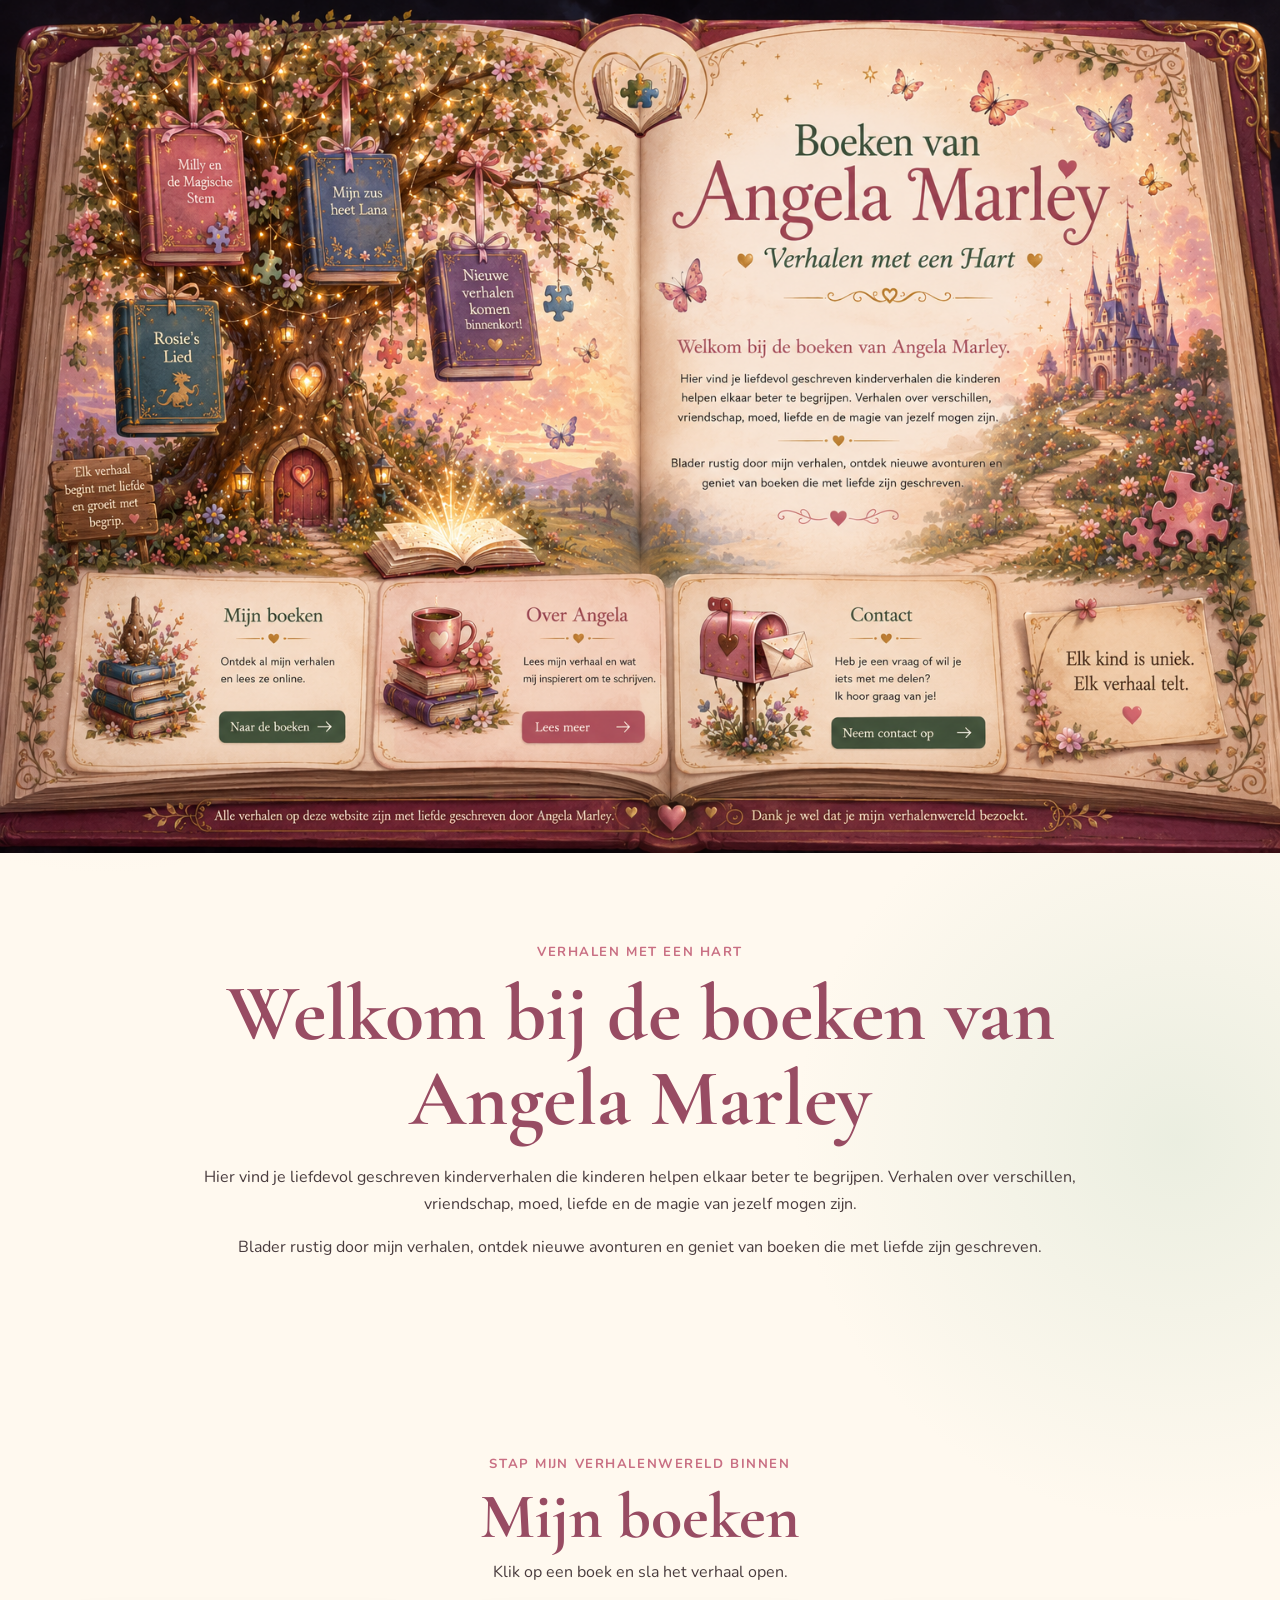
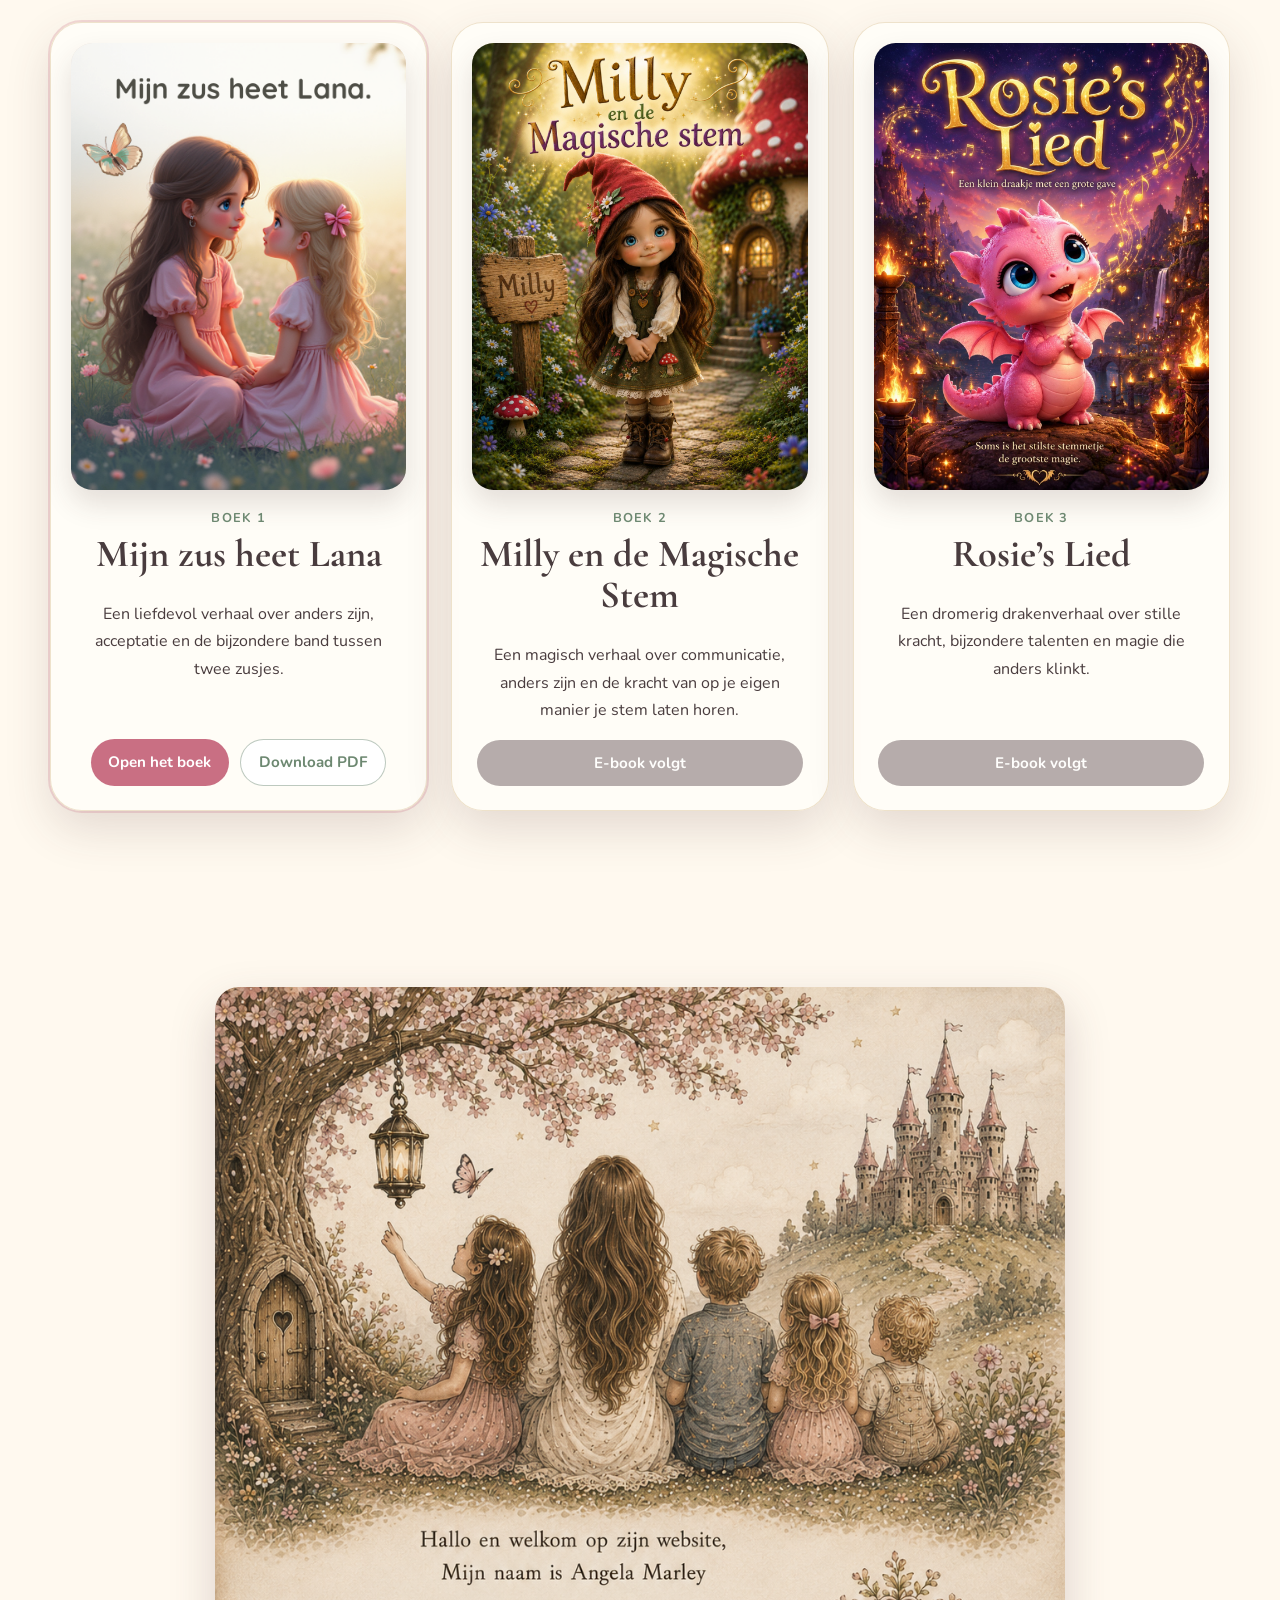
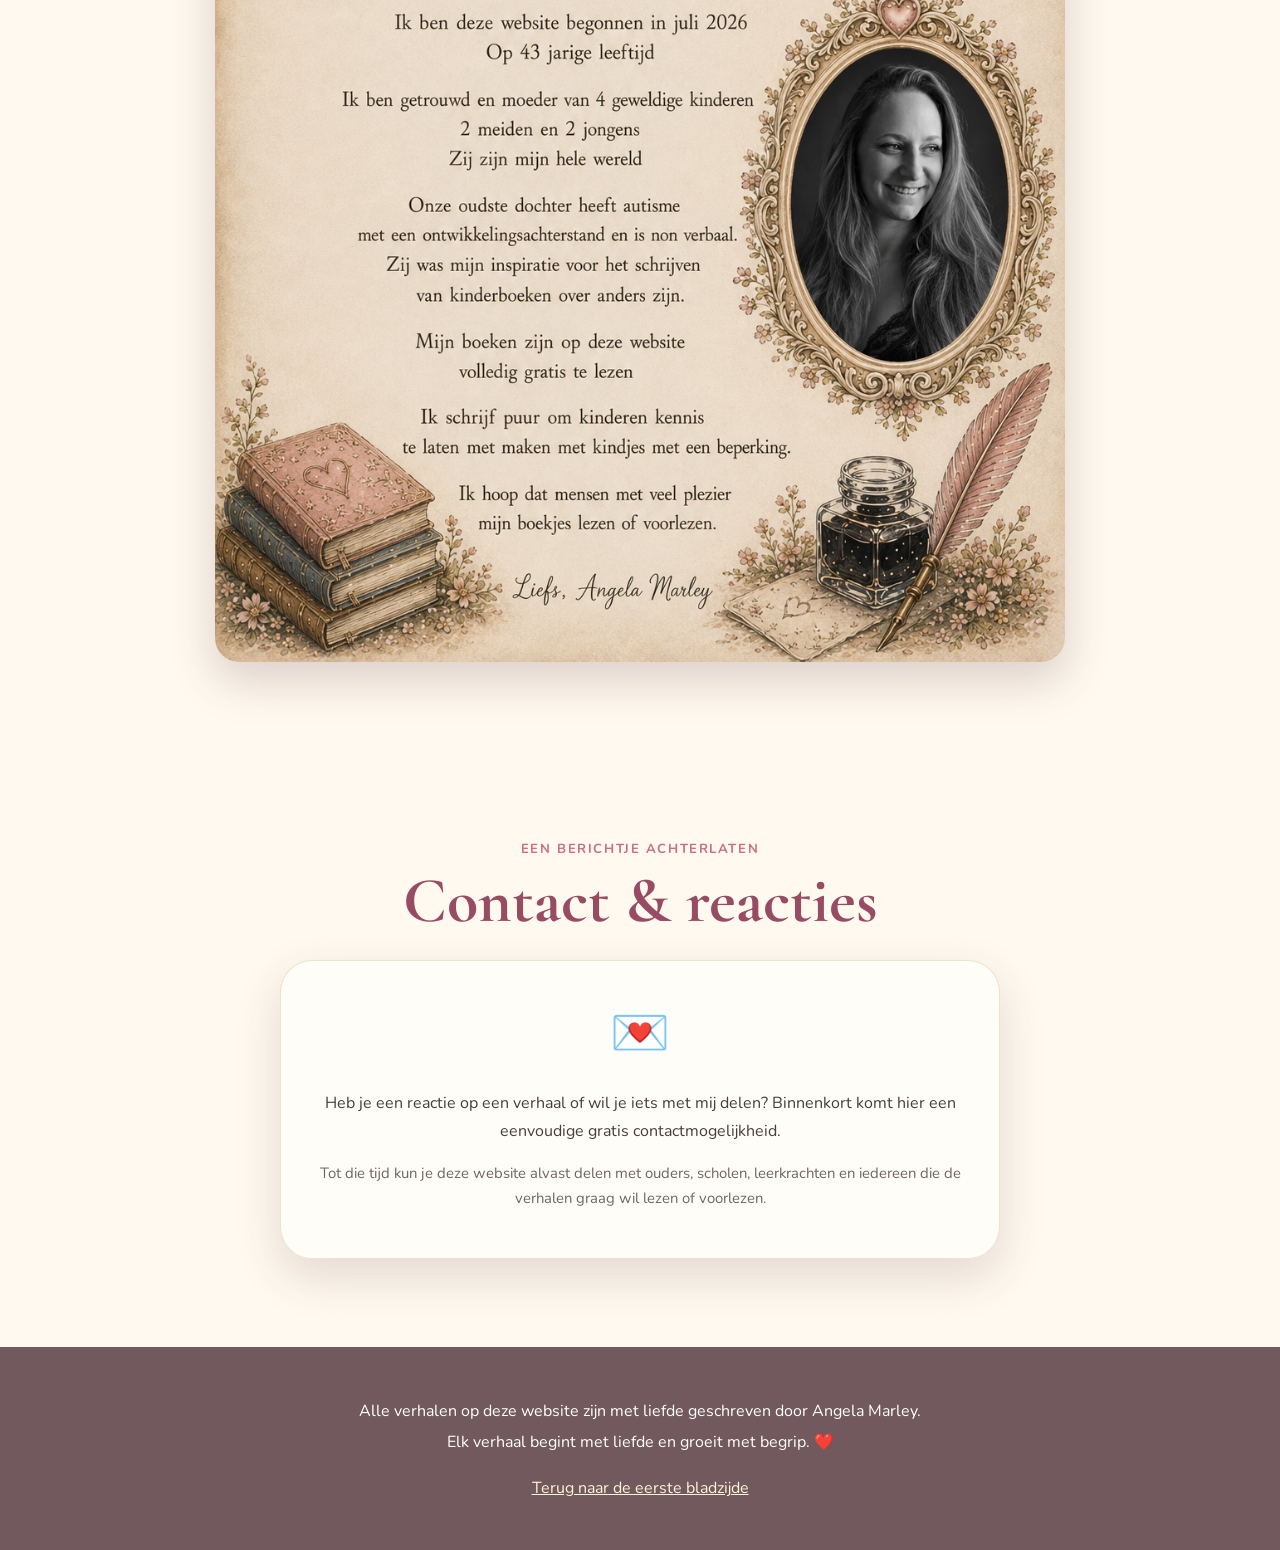
==== index.html @ 9b5482bd "Update index.html" ====
<!doctype html>
<html lang="nl">
<head>
<meta charset="utf-8"><meta name="viewport" content="width=device-width,initial-scale=1">
<meta name="description" content="Boeken van Angela Marley – Verhalen met een Hart. Gratis kinderverhalen over verschillen, vriendschap, moed, liefde en jezelf mogen zijn.">
<title>Boeken van Angela Marley | Verhalen met een Hart</title>
<link rel="preconnect" href="https://fonts.googleapis.com">
<link rel="preconnect" href="https://fonts.gstatic.com" crossorigin>
<link href="https://fonts.googleapis.com/css2?family=Cormorant+Garamond:wght@600;700&family=Nunito:wght@400;600;700&display=swap" rel="stylesheet">
<link rel="stylesheet" href="style.css">
</head>
<body>
<header class="hero" id="home">
<img src="assets/homepage-sprookjesboek.png" alt="Een opengeslagen sprookjesboek met een magische verhalenboom, boeken, vlinders en een kasteel.">
<nav class="hero-hotspots" aria-label="Navigatie in het sprookjesboek">
<a class="hotspot hotspot-books" href="#boeken" aria-label="Ga naar Mijn boeken"><span>Mijn boeken</span></a>
<a class="hotspot hotspot-about" href="#waarom" aria-label="Ga naar Over Angela"><span>Over Angela</span></a>
<a class="hotspot hotspot-contact" href="#contact" aria-label="Ga naar Contact en reacties"><span>Contact & reacties</span></a>
</nav>
</header>

<main>
<section class="intro section">
<p class="eyebrow">Verhalen met een Hart</p>
<h1>Welkom bij de boeken van Angela Marley</h1>
<p>Hier vind je liefdevol geschreven kinderverhalen die kinderen helpen elkaar beter te begrijpen. Verhalen over verschillen, vriendschap, moed, liefde en de magie van jezelf mogen zijn.</p>
<p>Blader rustig door mijn verhalen, ontdek nieuwe avonturen en geniet van boeken die met liefde zijn geschreven.</p>
</section>

<section class="books section" id="boeken">
<p class="eyebrow">Stap mijn verhalenwereld binnen</p><h2>Mijn boeken</h2>
<p class="lead">Klik op een boek en sla het verhaal open.</p>
<div class="book-grid">

<article class="book-card featured">
<div class="cover-wrap"><img src="assets/mijn-zus-heet-lana-cover.png" alt="Boekomslag van Mijn zus heet Lana"></div>
<div class="book-copy"><span class="book-number">Boek 1</span><h3>Mijn zus heet Lana</h3>
<p>Een liefdevol verhaal over anders zijn, acceptatie en de bijzondere band tussen twee zusjes.</p>
<div class="button-row"><a class="button primary" href="boeken/mijn-zus-heet-lana/index.html">Open het boek</a>
<a class="button ghost" href="boeken/mijn-zus-heet-lana.pdf" download>Download PDF</a></div></div>
</article>

<article class="book-card">
<div class="cover-wrap"><img src="assets/milly-cover.png" alt="Boekomslag van Milly en de Magische Stem"></div>
<div class="book-copy"><span class="book-number">Boek 2</span><h3>Milly en de Magische Stem</h3>
<p>Een magisch verhaal over communicatie, anders zijn en de kracht van op je eigen manier je stem laten horen.</p>
<button class="button disabled" disabled>E-book volgt</button></div>
</article>

<article class="book-card">
<div class="cover-wrap"><img src="assets/rosies-lied-cover.png" alt="Boekomslag van Rosie's Lied"></div>
<div class="book-copy"><span class="book-number">Boek 3</span><h3>Rosie’s Lied</h3>
<p>Een dromerig drakenverhaal over stille kracht, bijzondere talenten en magie die anders klinkt.</p>
<button class="button disabled" disabled>E-book volgt</button></div>
</article>

</div></section>

<section class="author section" id="waarom">
  <img
    src="assets/over-mij.png"
    alt="Over mij - Angela Marley"
    style="display:block;width:min(100%,850px);height:auto;margin:0 auto;border-radius:24px;box-shadow:0 18px 45px rgba(91,58,67,.22);" />
</section>

<section class="contact section" id="contact">
<p class="eyebrow">Een berichtje achterlaten</p><h2>Contact & reacties</h2>
<div class="contact-card"><div class="mailbox">💌</div>
<p>Heb je een reactie op een verhaal of wil je iets met mij delen? Binnenkort komt hier een eenvoudige gratis contactmogelijkheid.</p>
<p class="small">Tot die tijd kun je deze website alvast delen met ouders, scholen, leerkrachten en iedereen die de verhalen graag wil lezen of voorlezen.</p>
</div></section>
</main>

<footer><p>Alle verhalen op deze website zijn met liefde geschreven door Angela Marley.</p>
<p>Elk verhaal begint met liefde en groeit met begrip. ❤️</p><a href="#home">Terug naar de eerste bladzijde</a></footer>
<script src="script.js"></script>
</body></html>
---- style.css ----
*{box-sizing:border-box}html{scroll-behavior:smooth}body{margin:0;color:#493c3e;font-family:Nunito,sans-serif;line-height:1.7;background:radial-gradient(circle at 8% 10%,rgba(235,185,198,.25),transparent 25rem),radial-gradient(circle at 92% 24%,rgba(183,210,187,.28),transparent 24rem),#fff9ef}img{max-width:100%;display:block}.hero{position:relative;max-width:1536px;margin:auto;overflow:hidden;background:#ead6b8}.hero img{width:100%}
.hero-hotspots{
  position:absolute;
  inset:0;
  z-index:5;
  pointer-events:none;
}
.hotspot{
  position:absolute;
  display:block;
  pointer-events:auto;
  border-radius:22px;
  text-decoration:none;
  outline:none;
}
.hotspot span{
  position:absolute;
  width:1px;
  height:1px;
  padding:0;
  margin:-1px;
  overflow:hidden;
  clip:rect(0,0,0,0);
  white-space:nowrap;
  border:0;
}
.hotspot::after{
  content:"";
  position:absolute;
  inset:4%;
  border-radius:18px;
  opacity:0;
  box-shadow:0 0 0 3px rgba(255,245,205,.95),0 0 28px rgba(255,205,105,.85);
  transition:opacity .22s ease,transform .22s ease;
}
.hotspot:hover::after,
.hotspot:focus-visible::after{
  opacity:1;
  transform:translateY(-3px);
}
.hotspot-books{
  left:4.2%;
  top:69.6%;
  width:25.2%;
  height:22.8%;
}
.hotspot-about{
  left:29.5%;
  top:69.6%;
  width:23.1%;
  height:22.8%;
}
.hotspot-contact{
  left:53.0%;
  top:69.6%;
  width:24.2%;
  height:22.8%;
}
@media(max-width:680px){
  .hotspot-books{left:3.5%;top:68.7%;width:26.5%;height:24%}
  .hotspot-about{left:29.4%;top:68.7%;width:24%;height:24%}
  .hotspot-contact{left:53.2%;top:68.7%;width:25%;height:24%}
}
.section{width:min(1180px,calc(100% - 2rem));margin:auto;padding:5.5rem 0;text-align:center}.intro{max-width:880px}.eyebrow{margin:0 0 .45rem;color:#c96f83;font-size:.82rem;font-weight:700;letter-spacing:.12em;text-transform:uppercase}h1,h2,h3{font-family:"Cormorant Garamond",serif;line-height:1.07}h1{margin:0 0 1.35rem;font-size:clamp(2.6rem,7vw,5rem);color:#984c63}h2{margin:0 0 1.5rem;font-size:clamp(2.4rem,5vw,4rem);color:#984c63}h3{margin:.25rem 0 .65rem;font-size:clamp(2rem,3vw,2.65rem)}.lead{margin-top:-1rem;margin-bottom:2.2rem}.book-grid{display:grid;grid-template-columns:repeat(3,1fr);gap:1.5rem}.book-card{display:flex;flex-direction:column;padding:1.25rem;border:1px solid rgba(184,138,66,.24);border-radius:2rem;background:rgba(255,253,248,.9);box-shadow:0 18px 46px rgba(85,56,55,.16)}.featured{outline:2px solid rgba(201,111,131,.24)}.cover-wrap{overflow:hidden;border-radius:1.35rem;background:#eee4da;box-shadow:0 14px 28px rgba(76,49,48,.15)}.cover-wrap img{width:100%;aspect-ratio:3/4;object-fit:cover;transition:.35s}.book-card:hover .cover-wrap img{transform:scale(1.025);filter:brightness(1.04)}.book-copy{display:flex;flex-direction:column;flex:1;padding:1.15rem .3rem .25rem}.book-number{color:#6d8871;font-size:.8rem;font-weight:700;letter-spacing:.1em;text-transform:uppercase}.book-copy p{flex:1}.button-row{display:flex;gap:.7rem;flex-wrap:wrap;justify-content:center}.button{display:inline-flex;align-items:center;justify-content:center;min-height:46px;padding:.78rem 1.1rem;border:0;border-radius:999px;text-decoration:none;font:700 .95rem Nunito,sans-serif}.primary{color:white;background:#c96f83}.ghost{color:#6d8871;border:1px solid rgba(109,136,113,.45);background:white}.disabled{margin-top:auto;color:white;background:#9a8e8e;opacity:.72}.author-card{display:grid;grid-template-columns:minmax(260px,.8fr) minmax(0,1.4fr);gap:2rem;align-items:stretch;padding:clamp(1.2rem,3vw,2.2rem);border:1px solid rgba(184,138,66,.26);border-radius:2.4rem;background:rgba(255,253,248,.9);box-shadow:0 18px 46px rgba(85,56,55,.16)}.portrait-wrap{overflow:hidden;border-radius:1.8rem;background:#171717}.portrait-wrap img{width:100%;height:100%;object-fit:cover;object-position:center 42%}.author-copy{text-align:left;padding:1rem clamp(.3rem,2vw,1.2rem)}.author-copy blockquote{margin:1.8rem 0;padding:1.15rem 1.35rem;border-left:4px solid #c96f83;color:#984c63;background:rgba(239,204,212,.24);font:700 1.4rem/1.45 "Cormorant Garamond",serif}.signature{font:600 1.45rem/1.5 "Cormorant Garamond",serif}.contact-card{max-width:720px;margin:auto;padding:2rem;border:1px solid rgba(184,138,66,.24);border-radius:2rem;background:rgba(255,253,248,.9);box-shadow:0 18px 46px rgba(85,56,55,.16)}.mailbox{font-size:3rem}.small{font-size:.93rem;opacity:.78}footer{padding:3rem 1rem;text-align:center;color:#fff;background:#72595d}footer p{margin:.2rem 0}footer a{display:inline-block;margin-top:1rem;color:#fff4d6}.petal{position:fixed;top:-2rem;z-index:20;pointer-events:none;font-size:1rem;opacity:.55;animation:fall linear forwards}@keyframes fall{to{transform:translate3d(var(--drift),108vh,0) rotate(420deg);opacity:0}}@media(max-width:900px){.book-grid,.author-card{grid-template-columns:1fr}.portrait-wrap{max-height:620px}}@media(max-width:680px){.section{padding:4rem 0}}@media(prefers-reduced-motion:reduce){html{scroll-behavior:auto}.petal{display:none}}
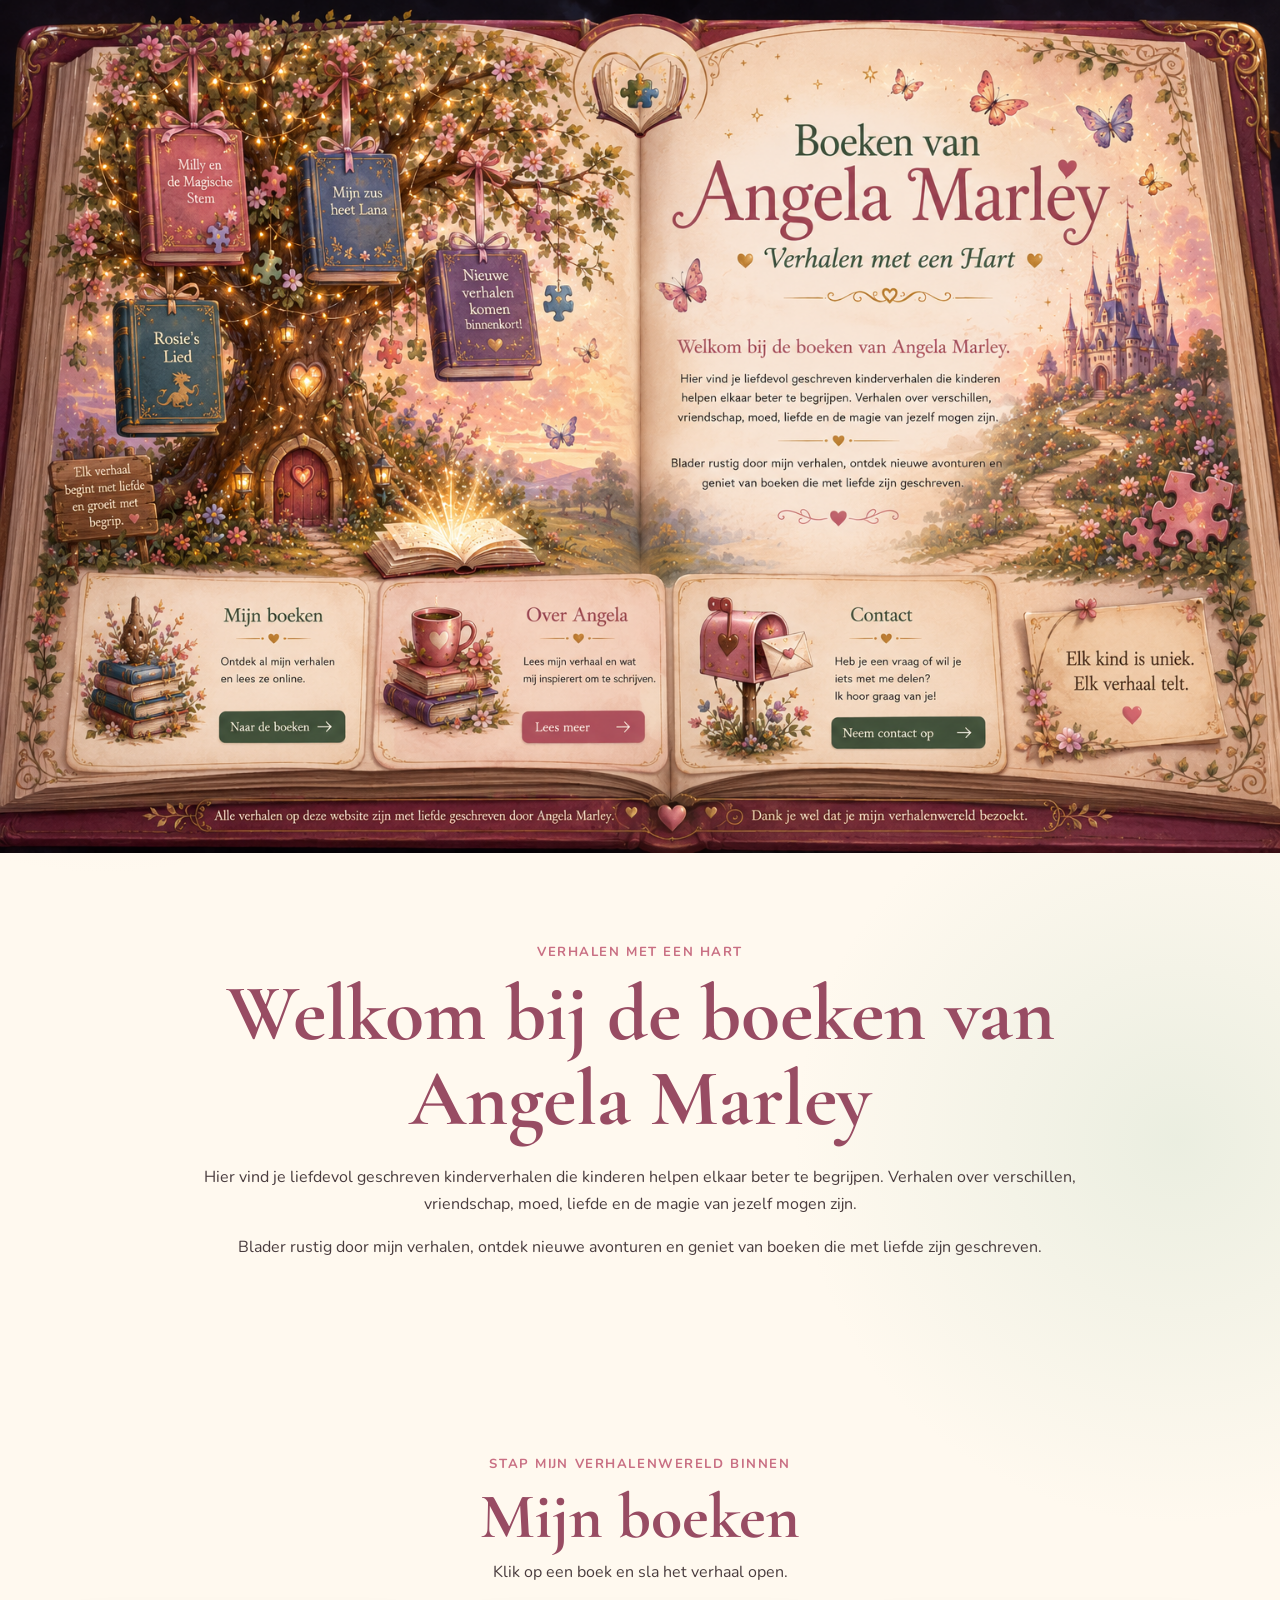
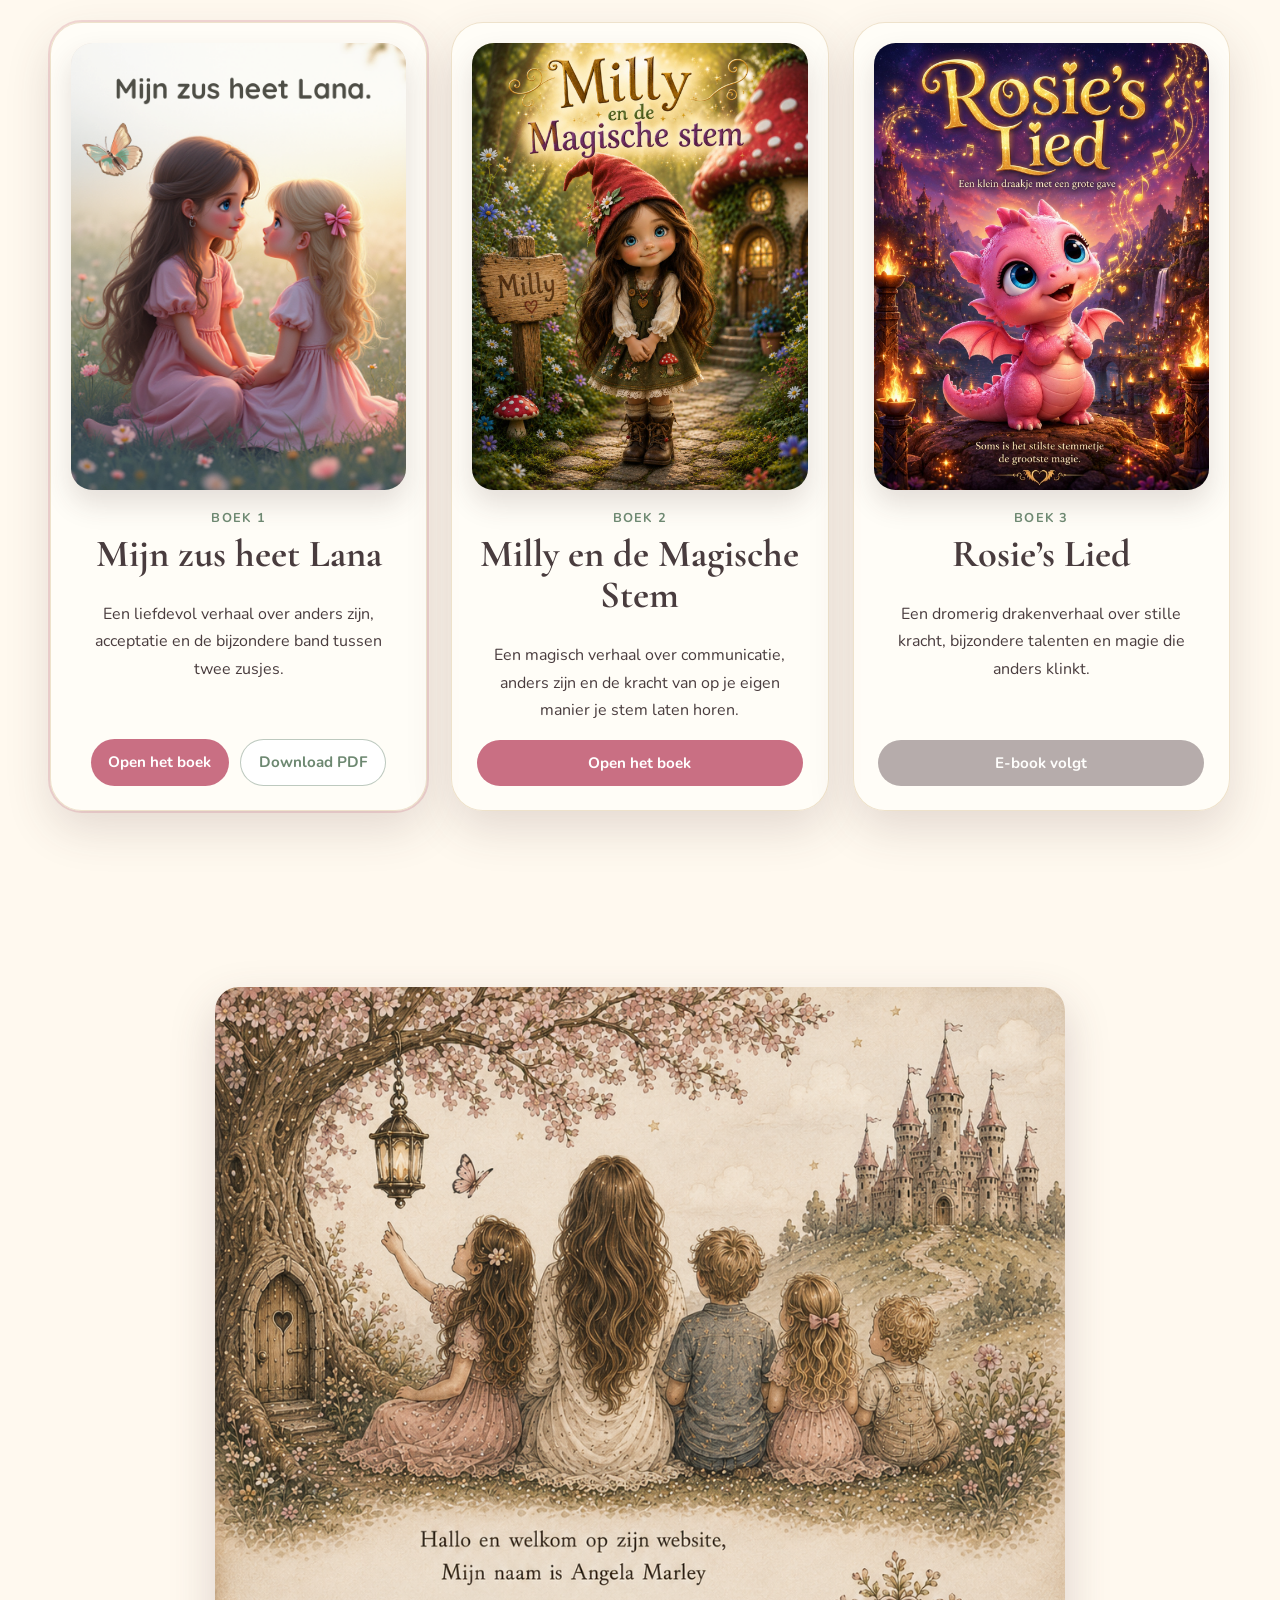
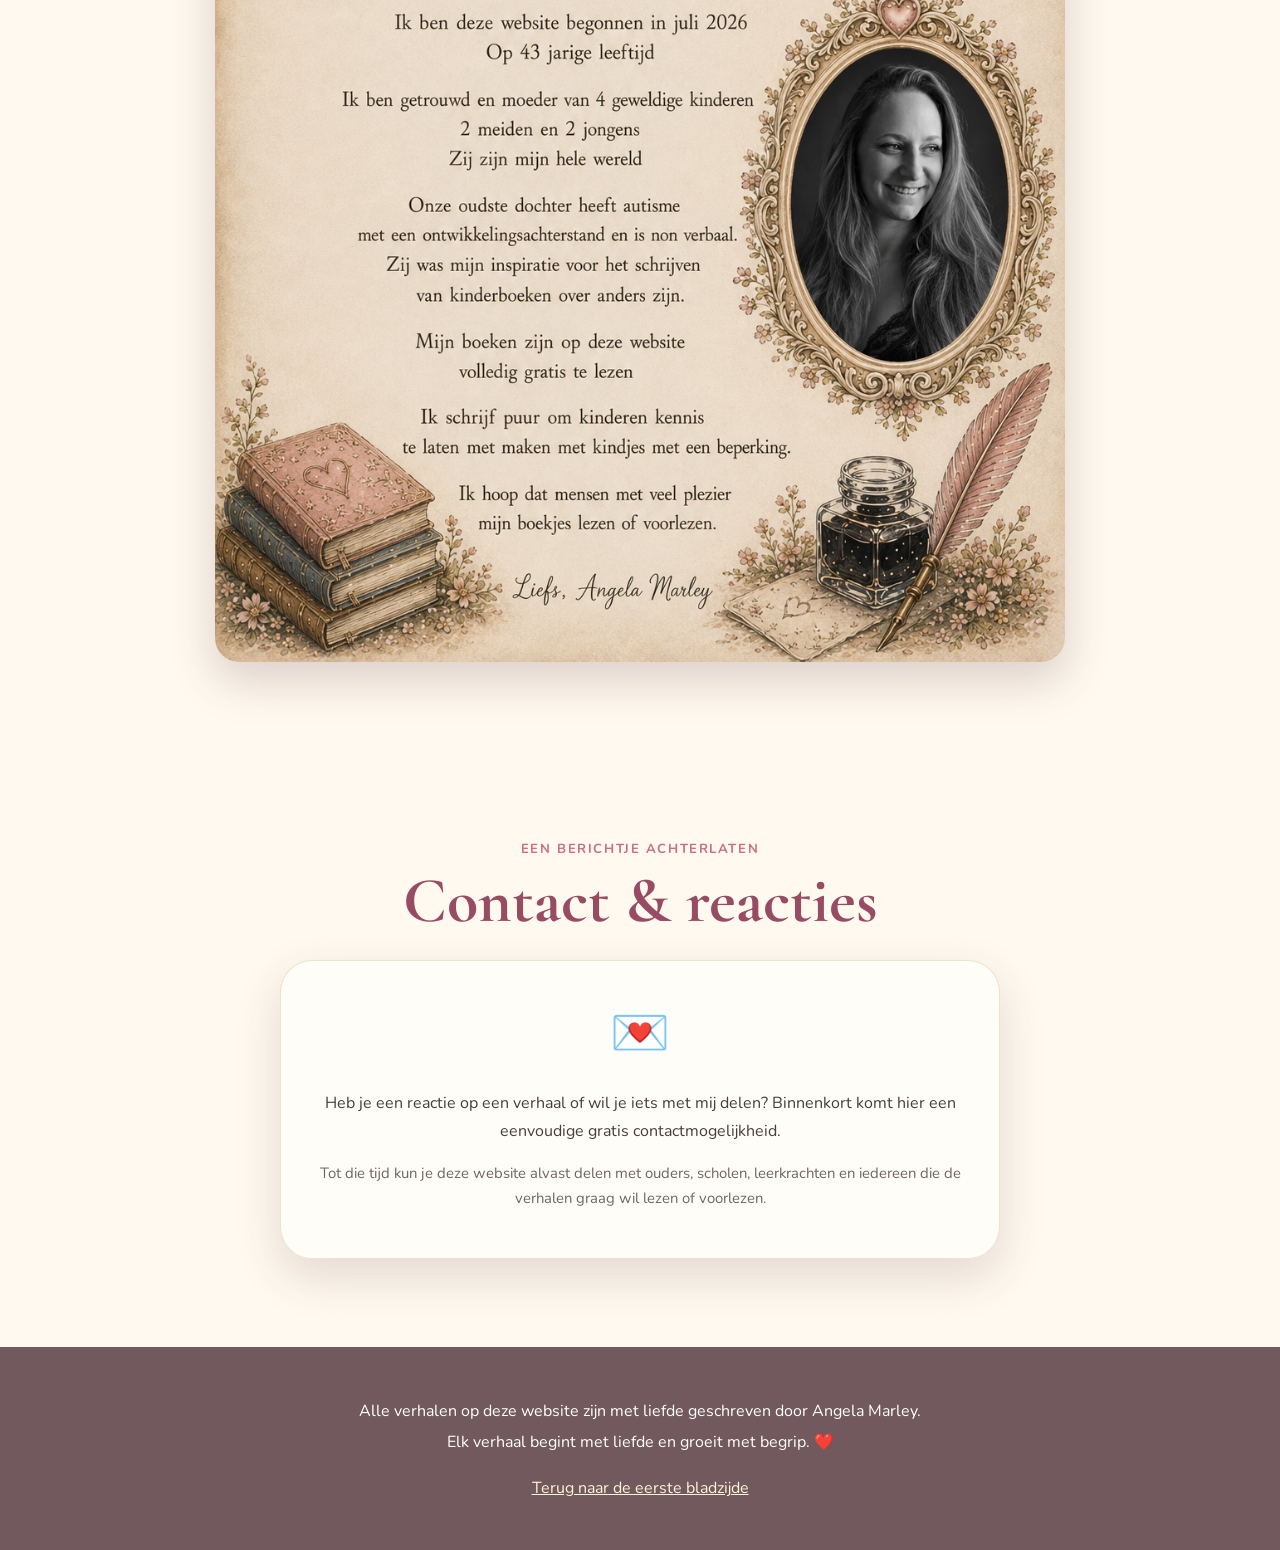
==== commit 3680a2e6: "milly online" ====
--- a/index.html
+++ b/index.html
@@ -44,7 +44,7 @@
 <div class="cover-wrap"><img src="assets/milly-cover.png" alt="Boekomslag van Milly en de Magische Stem"></div>
 <div class="book-copy"><span class="book-number">Boek 2</span><h3>Milly en de Magische Stem</h3>
 <p>Een magisch verhaal over communicatie, anders zijn en de kracht van op je eigen manier je stem laten horen.</p>
-<button class="button disabled" disabled>E-book volgt</button></div>
+<a class="button primary" href="boeken/milly/index.html">Open het boek</a></div>
 </article>
 
 <article class="book-card">
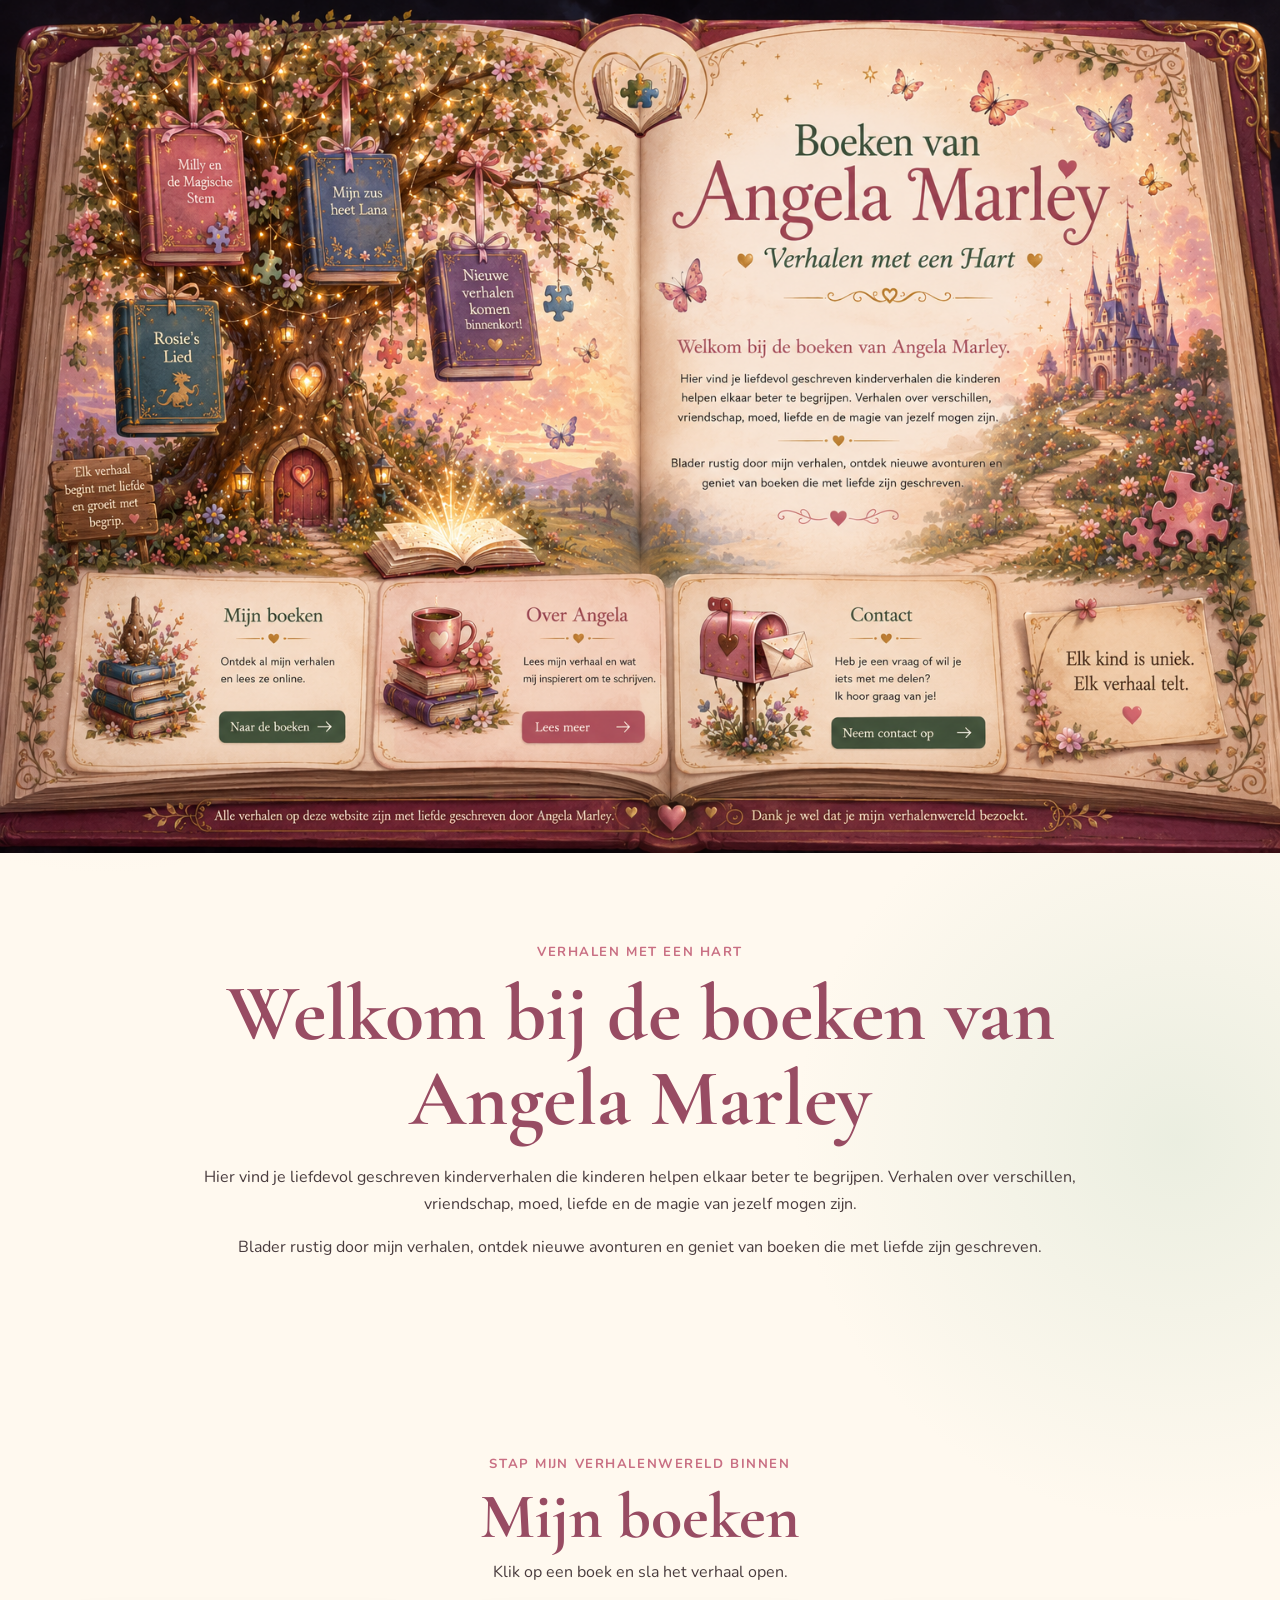
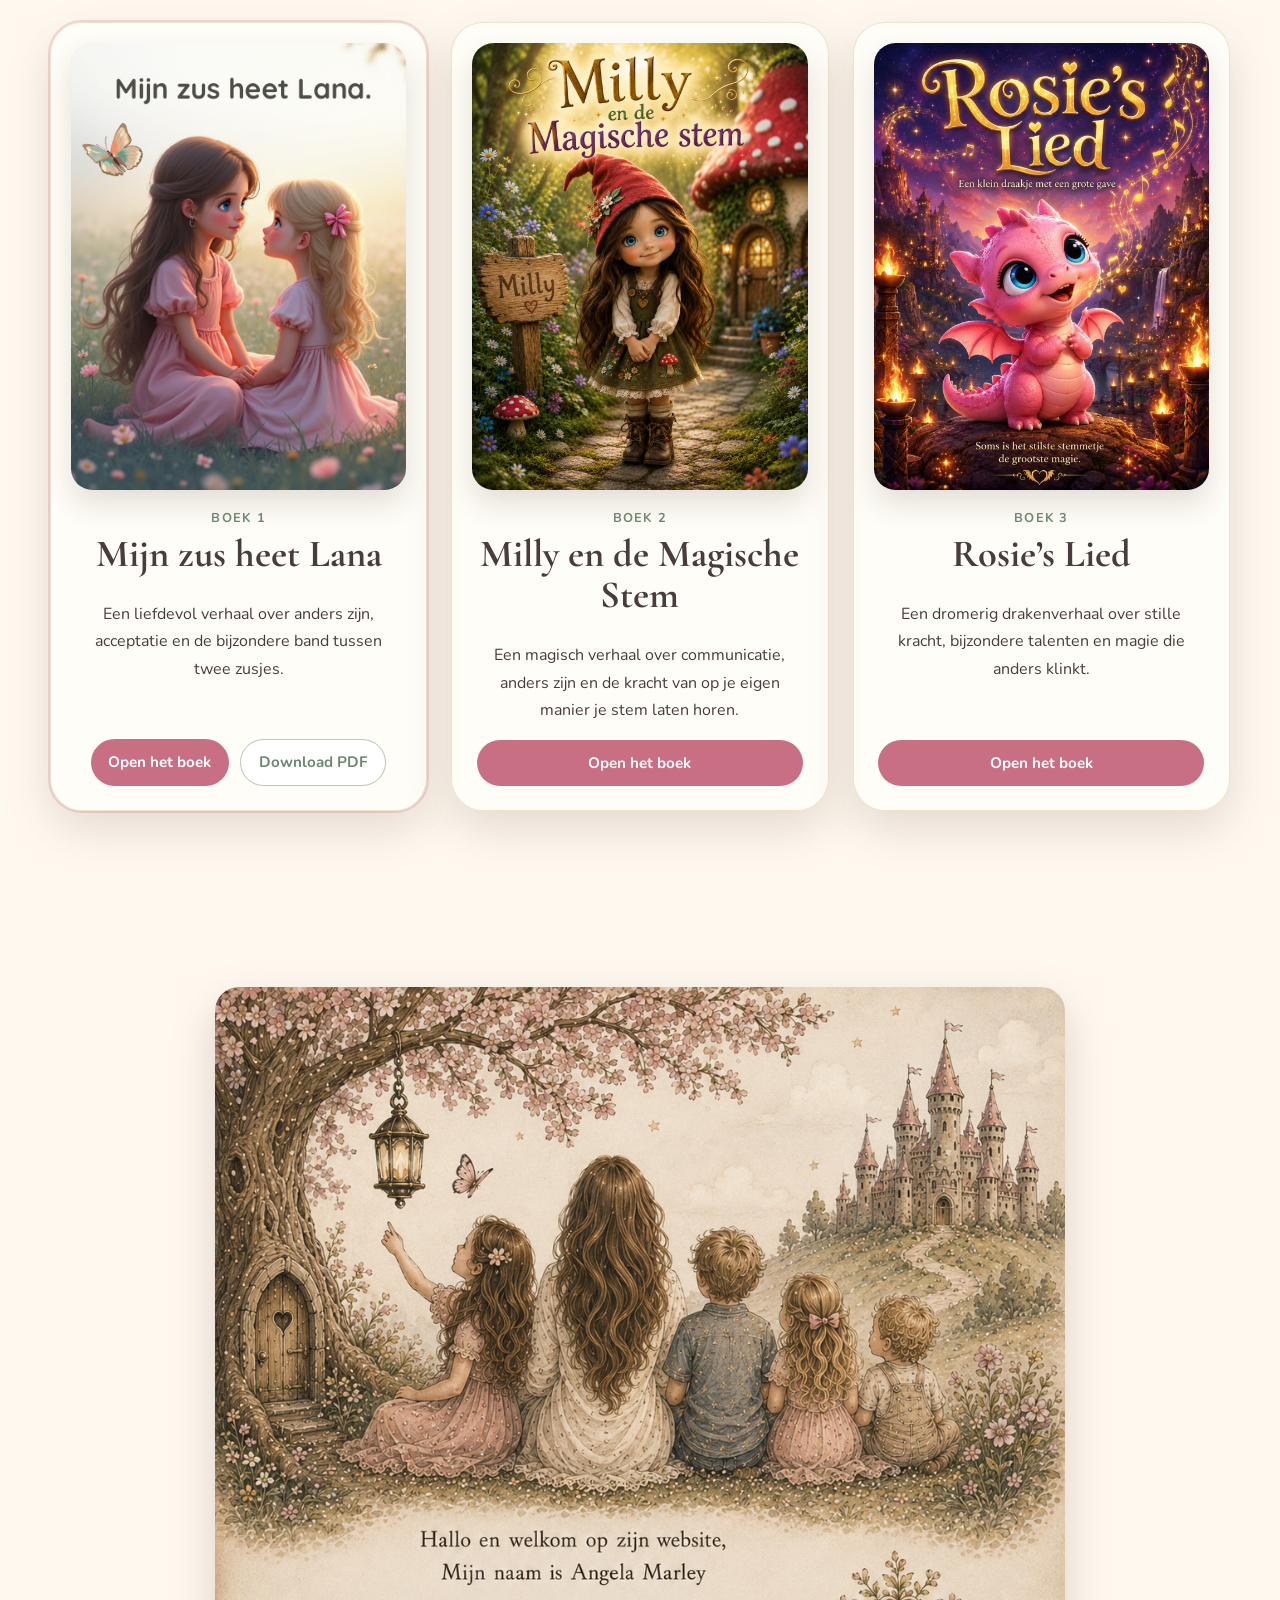
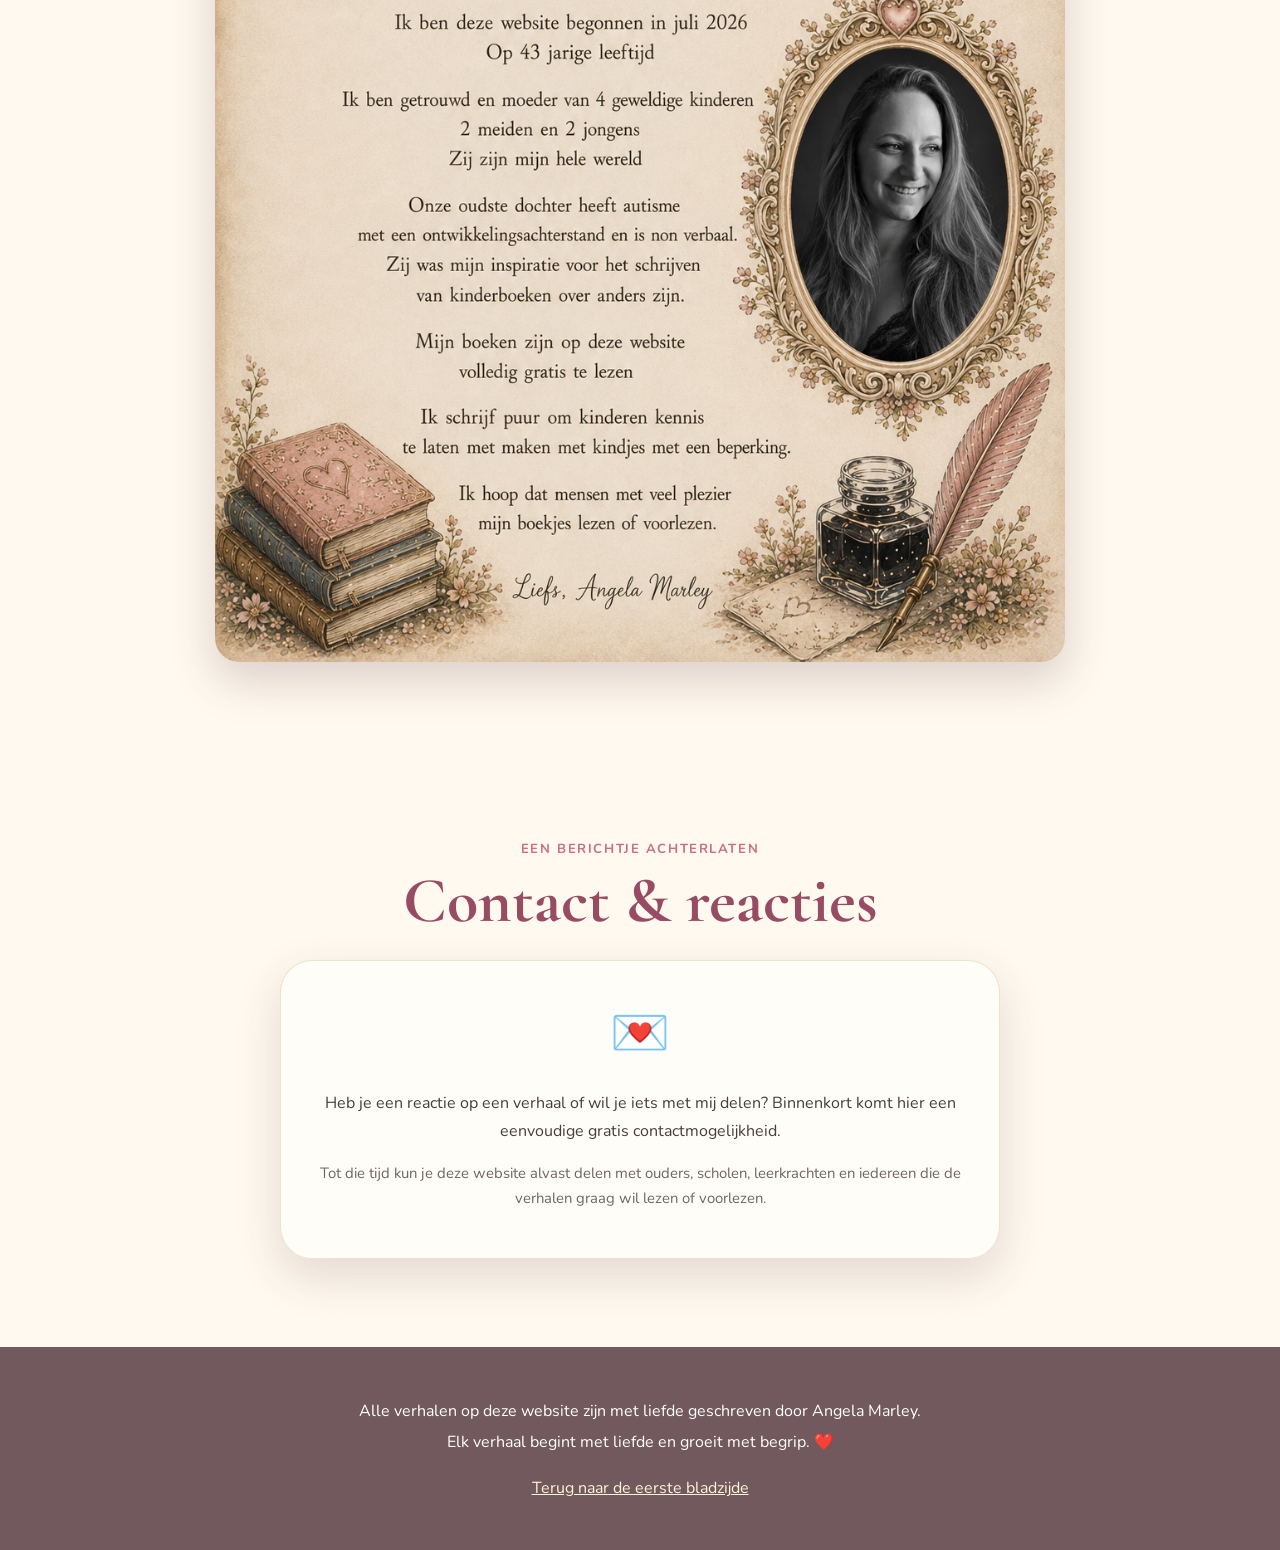
==== commit 244f0241: "Rosie's Lied online gezet" ====
--- a/index.html
+++ b/index.html
@@ -51,7 +51,7 @@
 <div class="cover-wrap"><img src="assets/rosies-lied-cover.png" alt="Boekomslag van Rosie's Lied"></div>
 <div class="book-copy"><span class="book-number">Boek 3</span><h3>Rosie’s Lied</h3>
 <p>Een dromerig drakenverhaal over stille kracht, bijzondere talenten en magie die anders klinkt.</p>
-<button class="button disabled" disabled>E-book volgt</button></div>
+<a class="button primary" href="boeken/rosie/index.html">Open het boek</a></div>
 </article>
 
 </div></section>
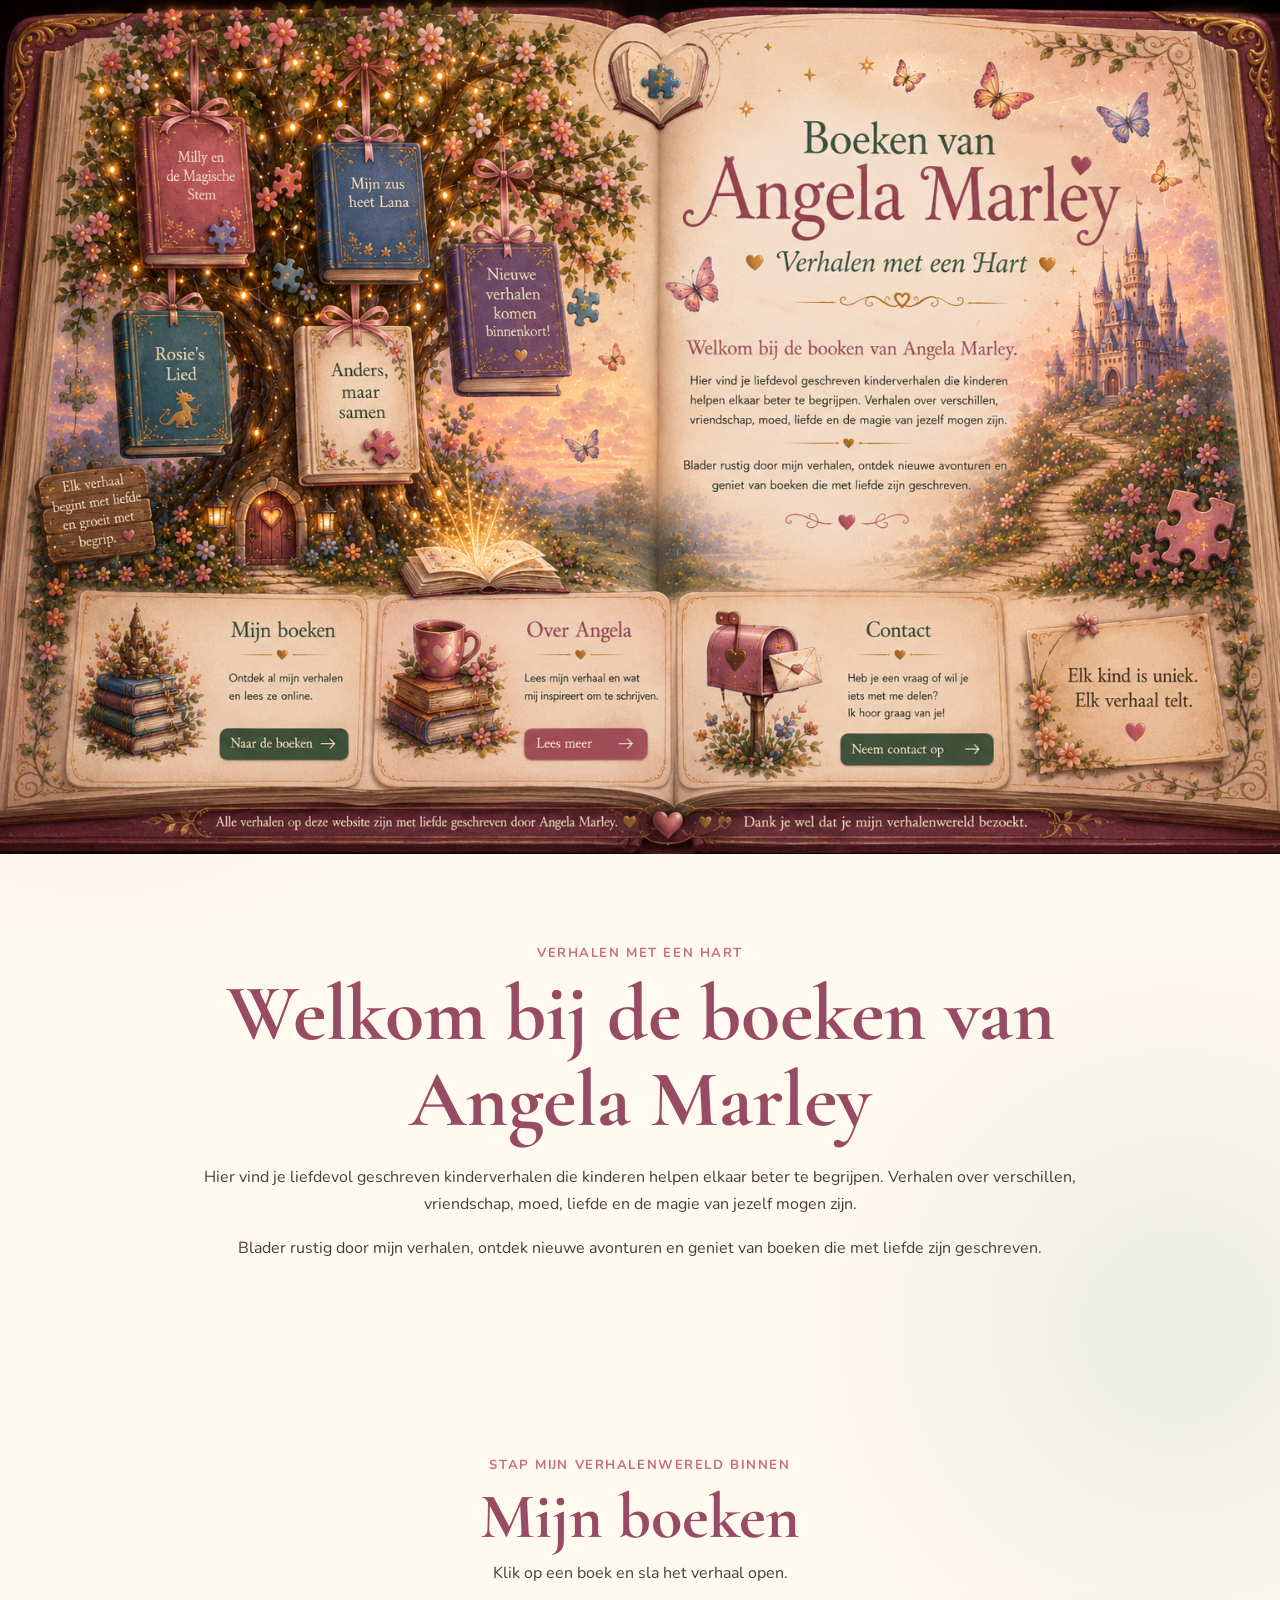
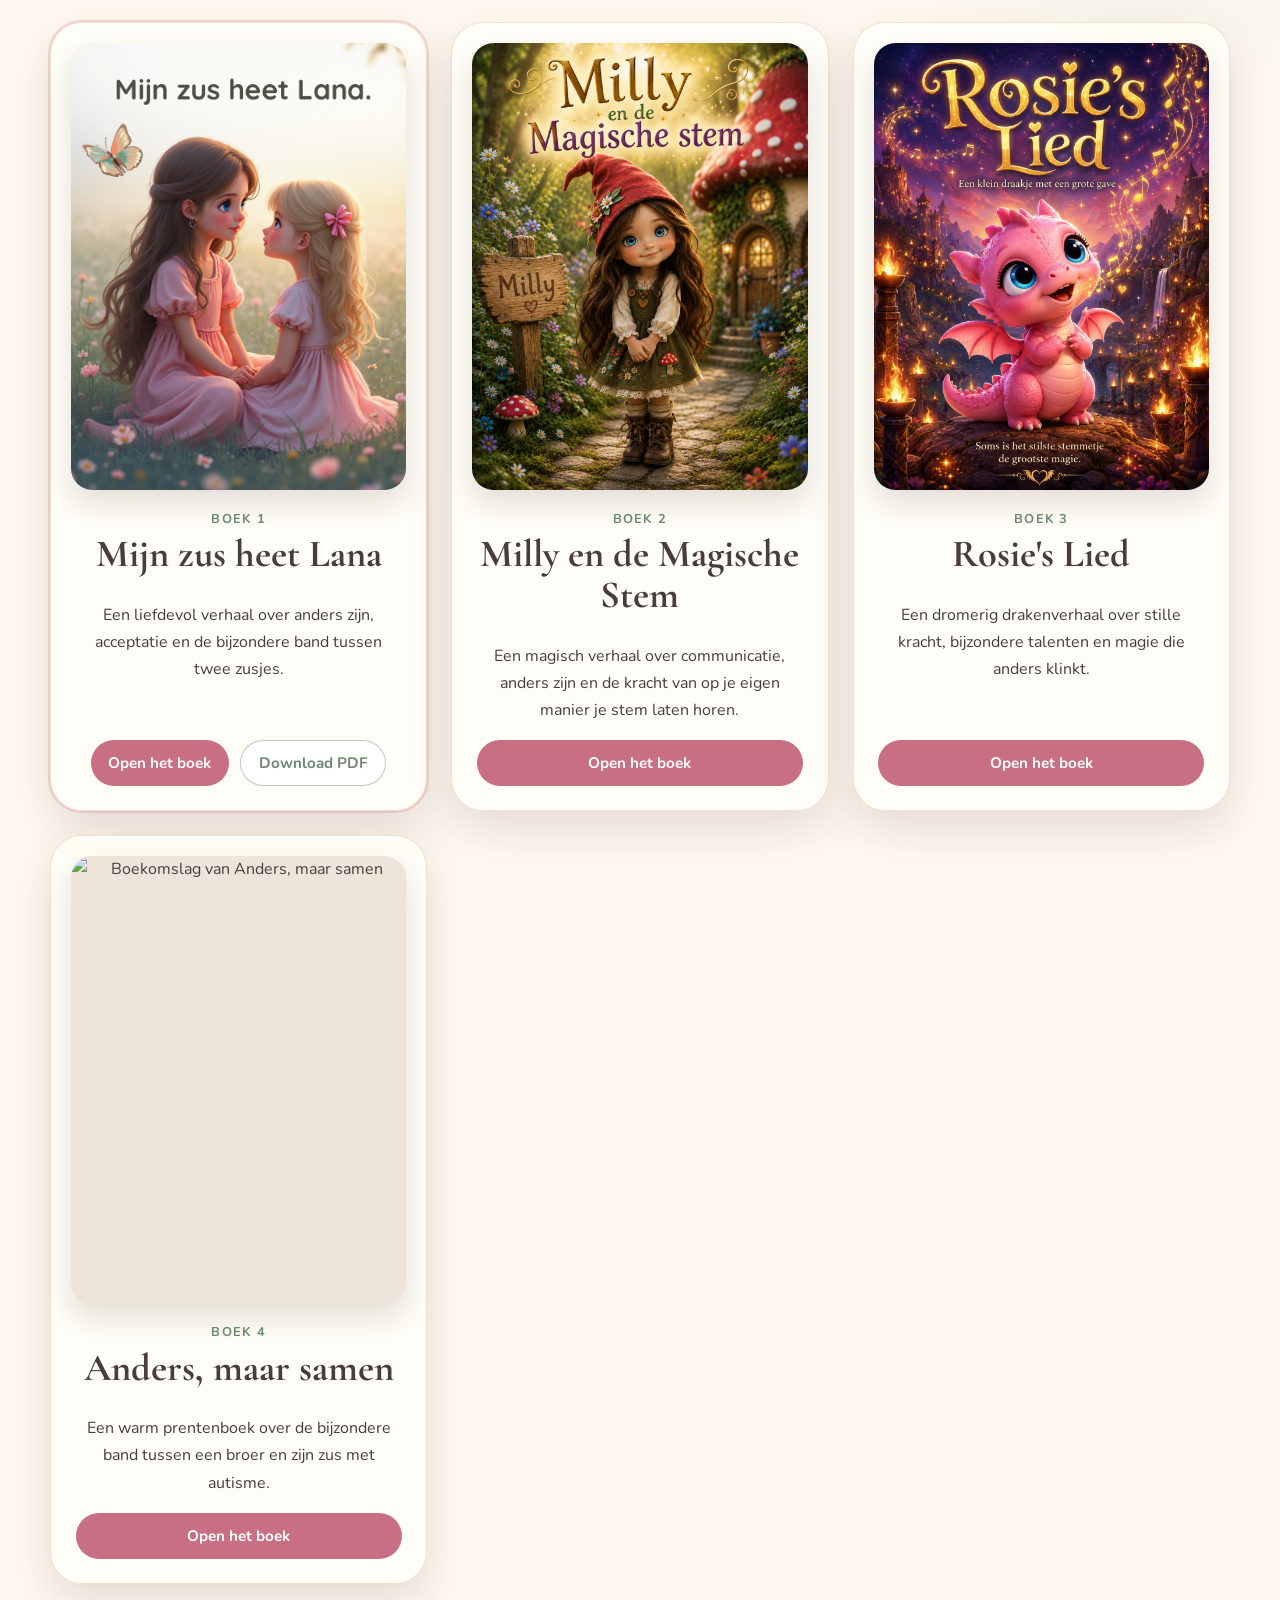
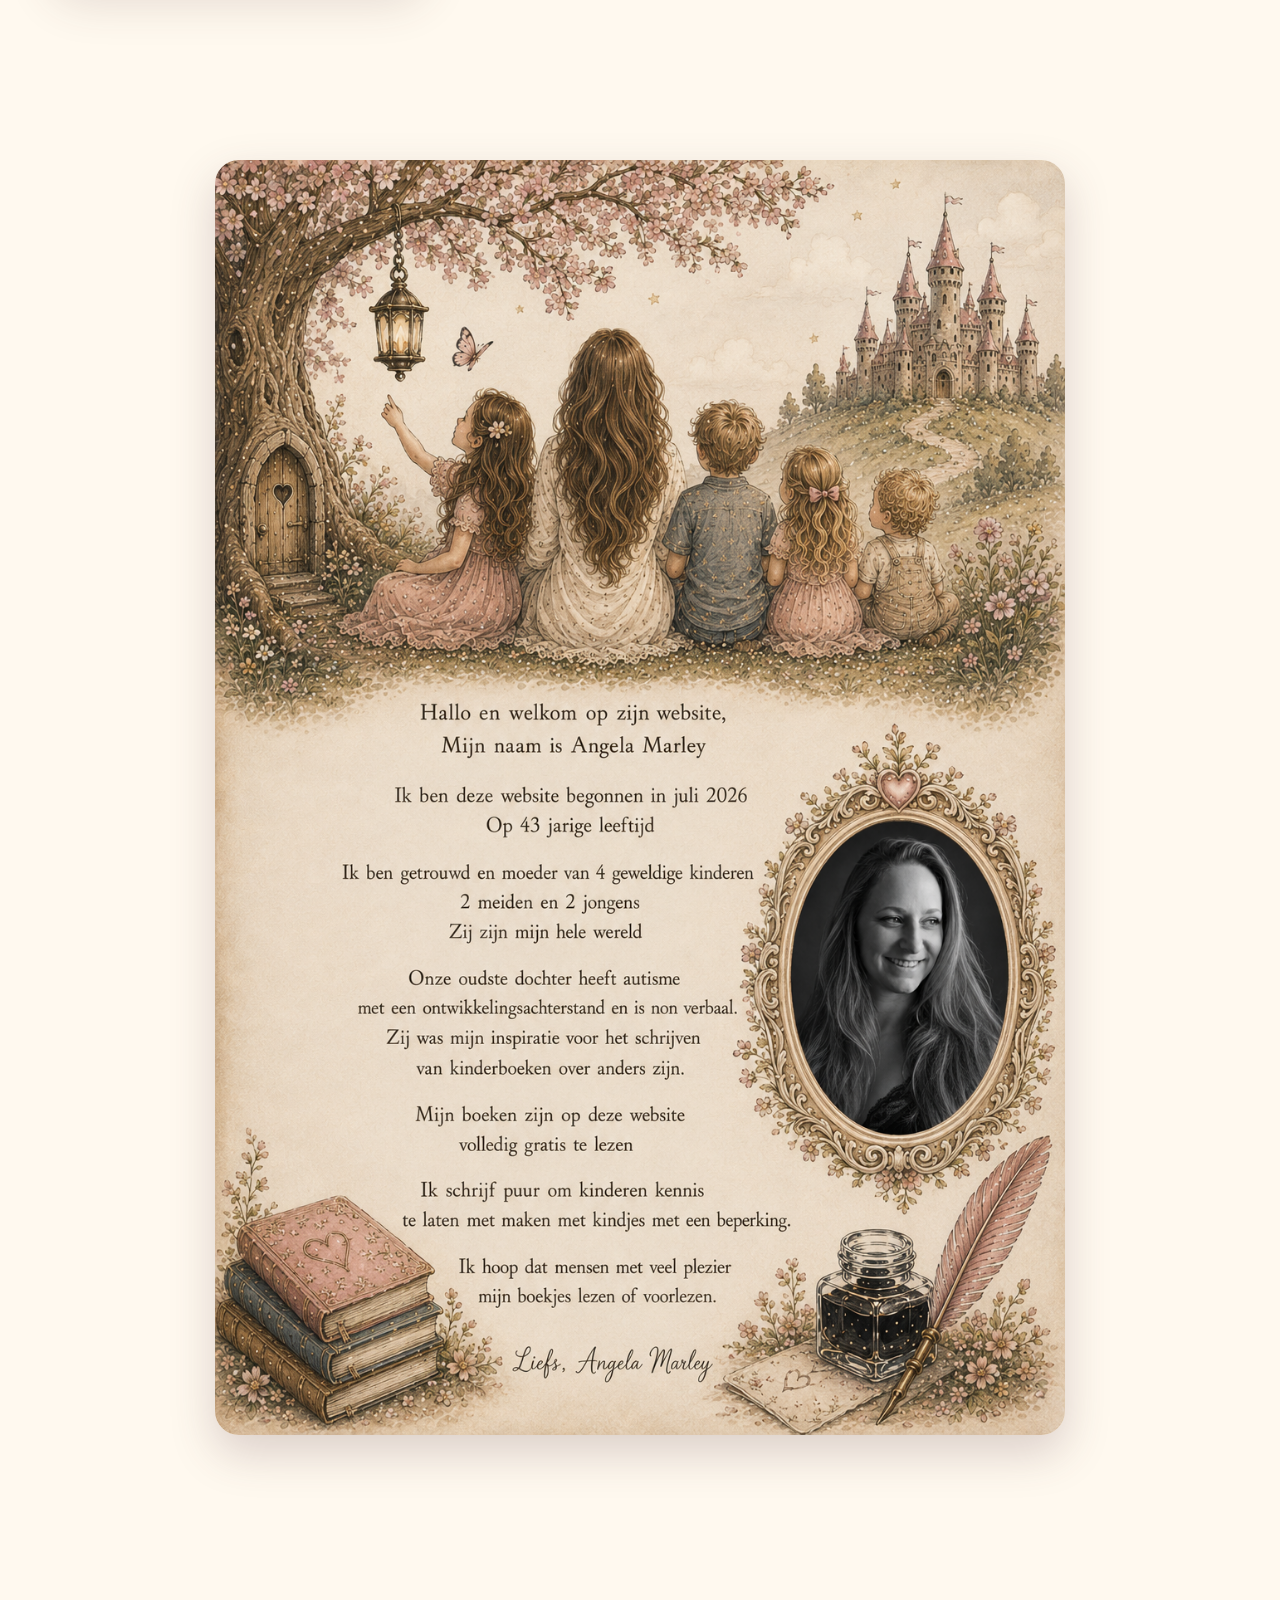
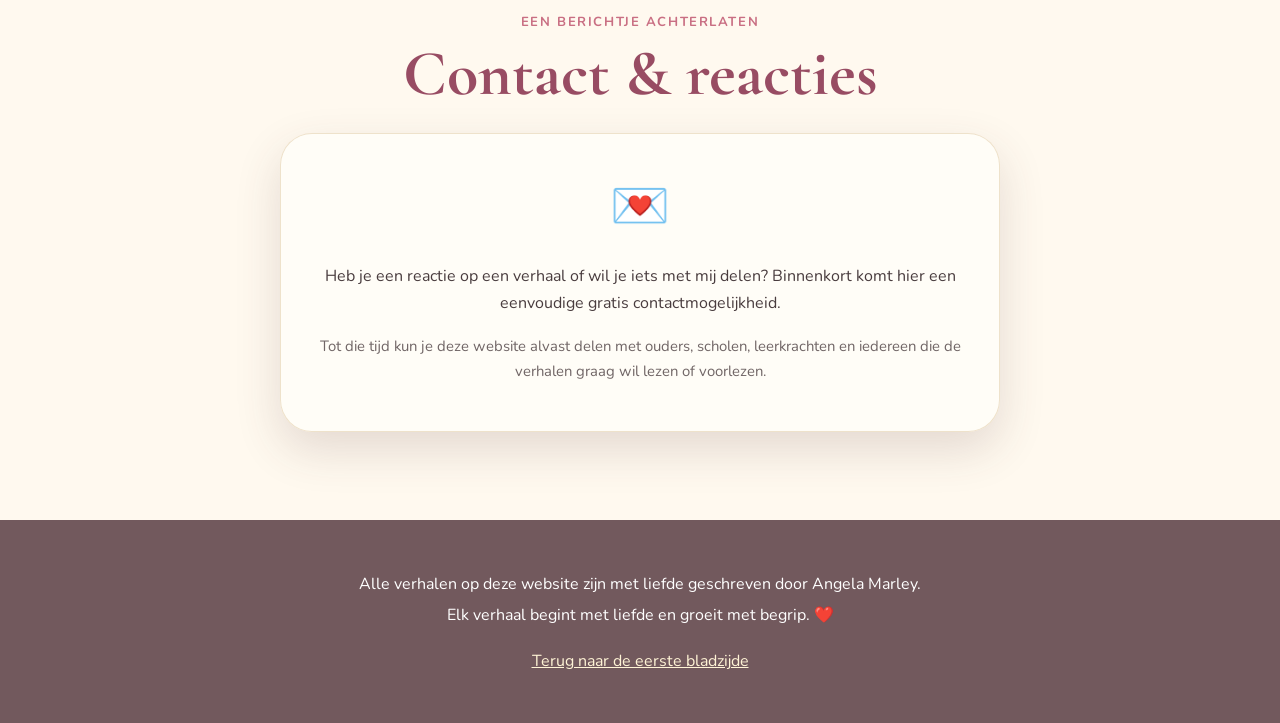
==== commit 8c037bda: "Anders, maar samen online gezet" ====
--- a/index.html
+++ b/index.html
@@ -46,14 +46,25 @@
 <p>Een magisch verhaal over communicatie, anders zijn en de kracht van op je eigen manier je stem laten horen.</p>
 <a class="button primary" href="boeken/milly/index.html">Open het boek</a></div>
 </article>
+<article class="book-card">
+<div class="cover-wrap"><img src="assets/rosies-lied-cover.png" alt="Boekomslag van Rosie's Lied"></div>
+<div class="book-copy">
+<span class="book-number">Boek 3</span>
+<h3>Rosie's Lied</h3>
+<p>Een dromerig drakenverhaal over stille kracht, bijzondere talenten en magie die anders klinkt.</p>
+<a class="button primary" href="boeken/rosie/index.html">Open het boek</a>
+</div>
+</article>
 
 <article class="book-card">
-<div class="cover-wrap"><img src="assets/rosies-lied-cover.png" alt="Boekomslag van Rosie's Lied"></div>
-<div class="book-copy"><span class="book-number">Boek 3</span><h3>Rosie’s Lied</h3>
-<p>Een dromerig drakenverhaal over stille kracht, bijzondere talenten en magie die anders klinkt.</p>
-<a class="button primary" href="boeken/rosie/index.html">Open het boek</a></div>
+<div class="cover-wrap"><img src="assets/anders-maar-samen-cover.png" alt="Boekomslag van Anders, maar samen"></div>
+<div class="book-copy">
+<span class="book-number">Boek 4</span>
+<h3>Anders, maar samen</h3>
+<p>Een warm prentenboek over de bijzondere band tussen een broer en zijn zus met autisme.</p>
+<a class="button primary" href="boeken/anders/index.html">Open het boek</a>
+</div>
 </article>
-
 </div></section>
 
 <section class="author section" id="waarom">
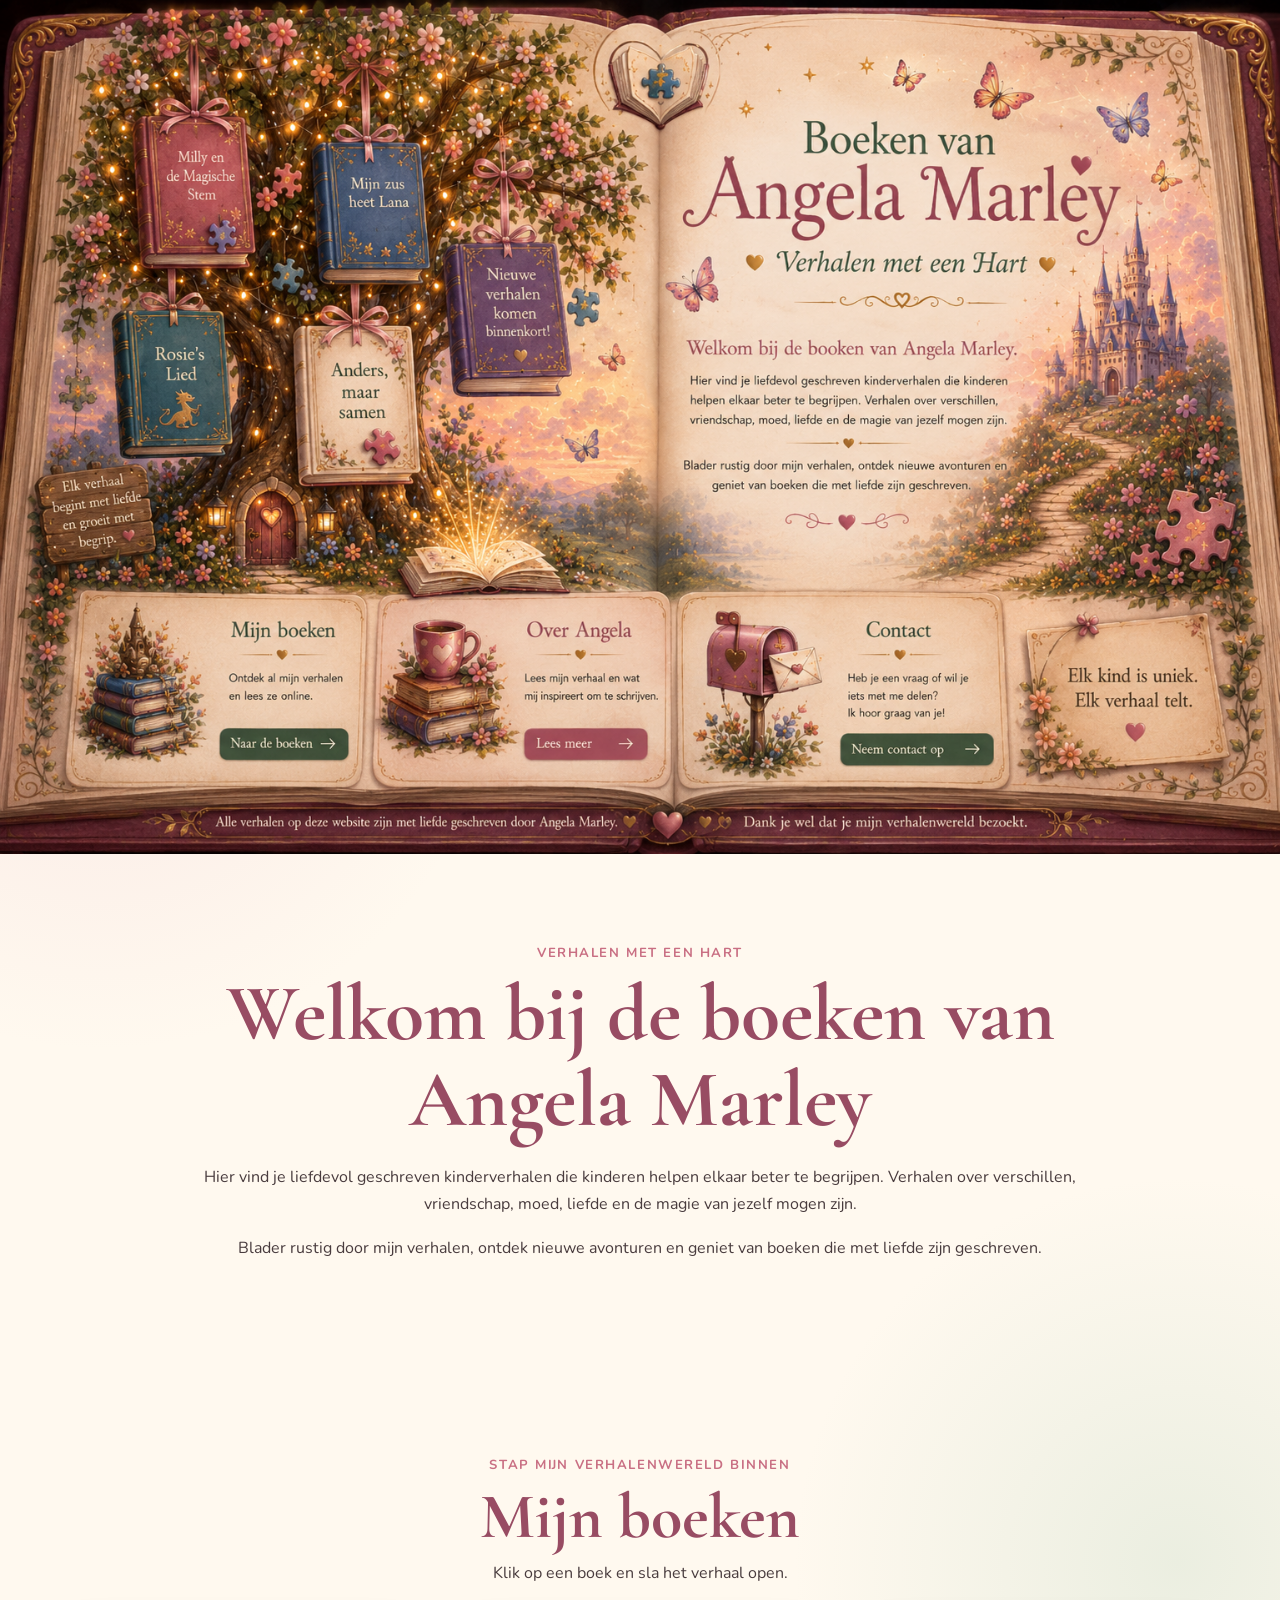
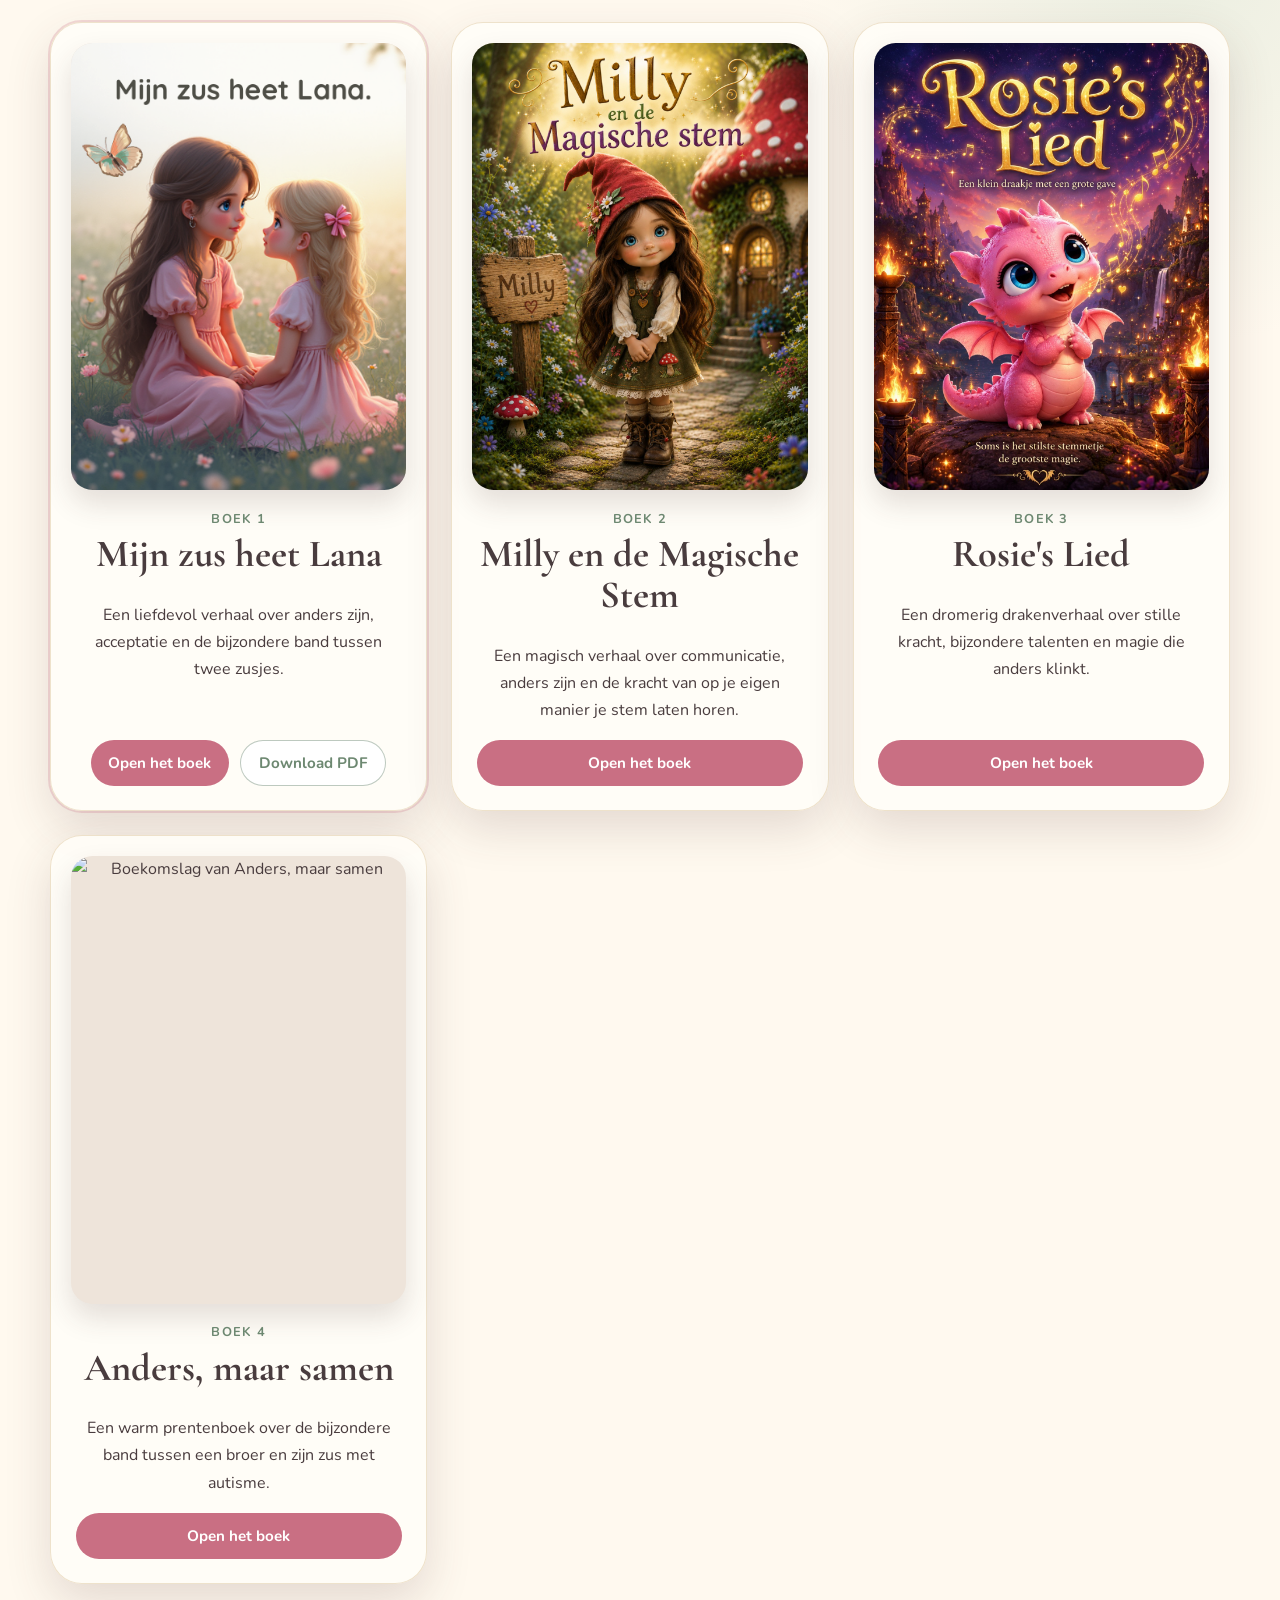
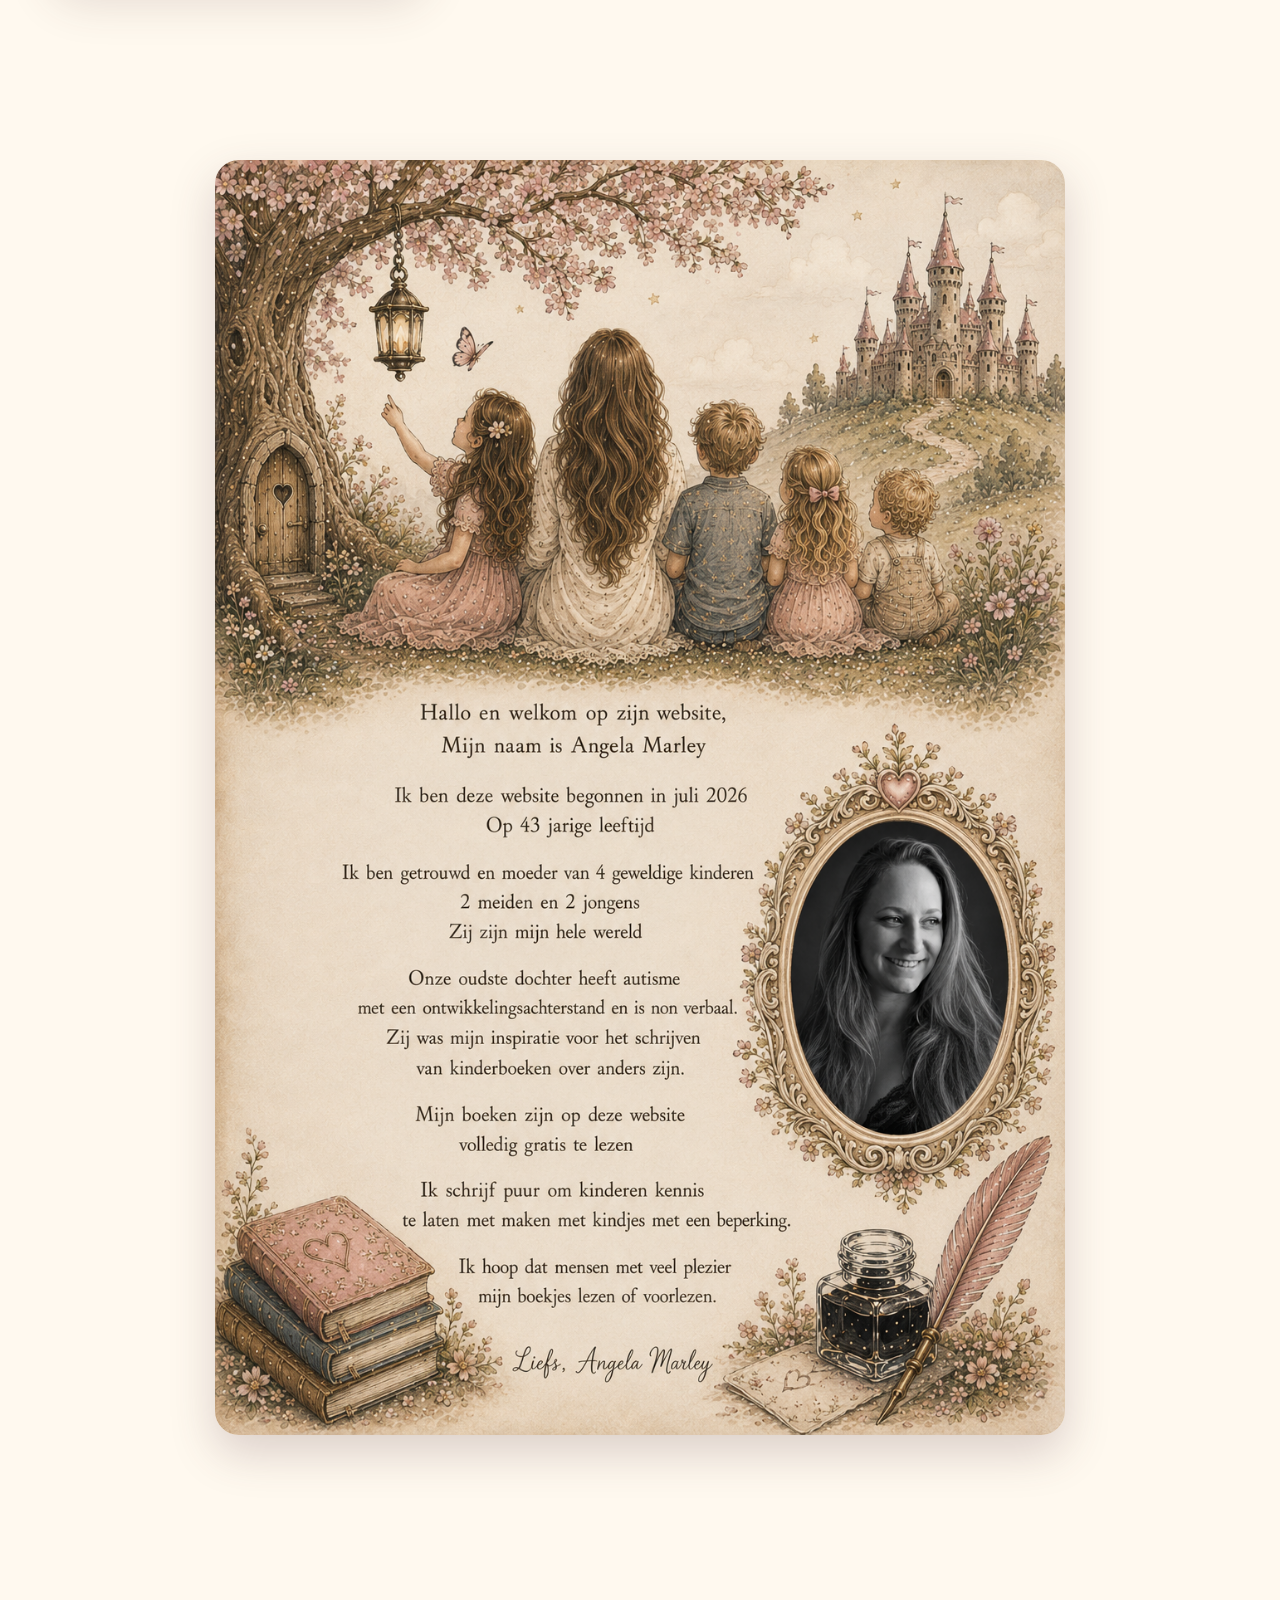
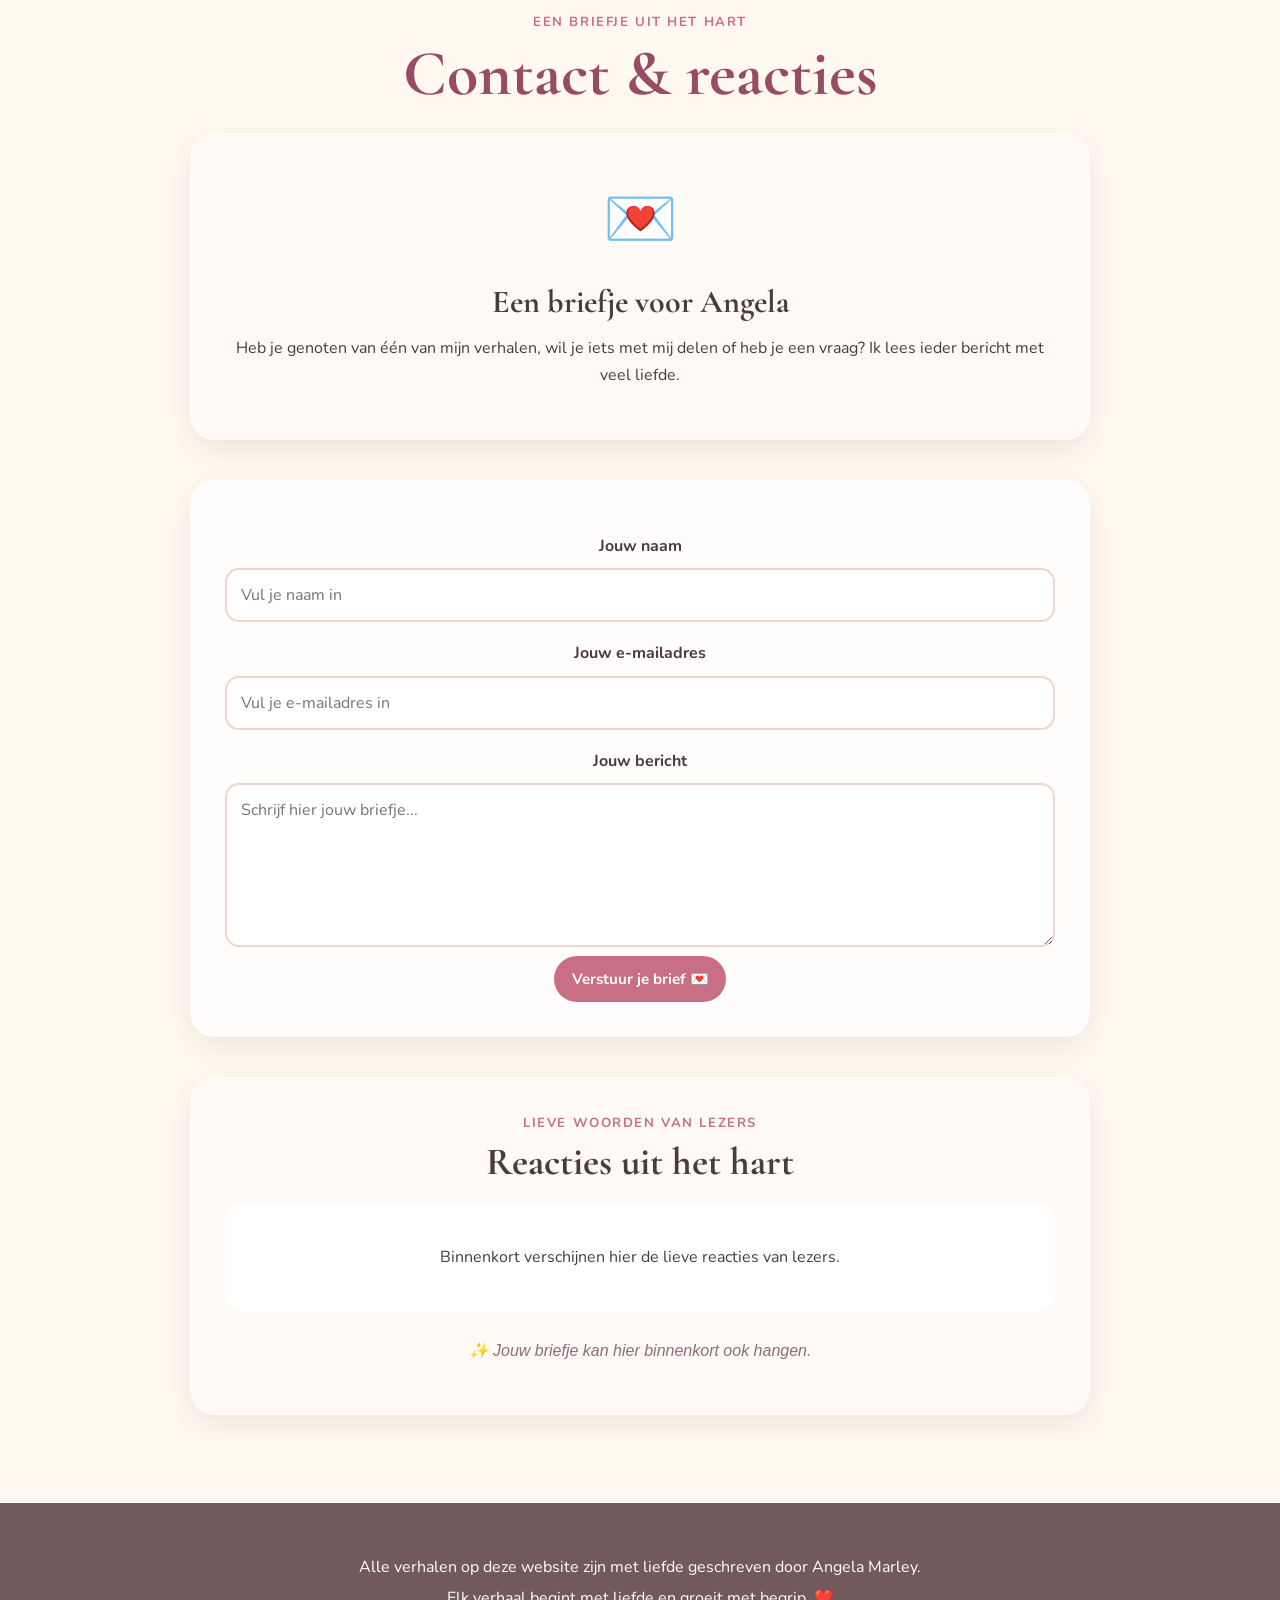
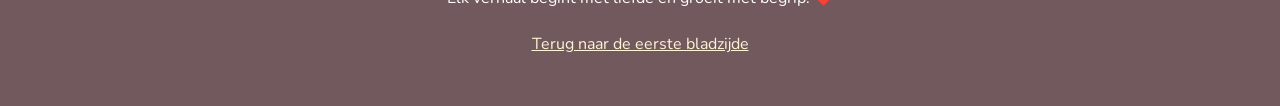
==== commit 798d485c: "Contactpagina vernieuwd" ====
--- a/index.html
+++ b/index.html
@@ -73,13 +73,51 @@
     alt="Over mij - Angela Marley"
     style="display:block;width:min(100%,850px);height:auto;margin:0 auto;border-radius:24px;box-shadow:0 18px 45px rgba(91,58,67,.22);" />
 </section>
+<section class="contact section" id="contact">
+  <p class="eyebrow">Een briefje uit het hart</p>
+  <h2>Contact & reacties</h2>
 
-<section class="contact section" id="contact">
-<p class="eyebrow">Een berichtje achterlaten</p><h2>Contact & reacties</h2>
-<div class="contact-card"><div class="mailbox">💌</div>
-<p>Heb je een reactie op een verhaal of wil je iets met mij delen? Binnenkort komt hier een eenvoudige gratis contactmogelijkheid.</p>
-<p class="small">Tot die tijd kun je deze website alvast delen met ouders, scholen, leerkrachten en iedereen die de verhalen graag wil lezen of voorlezen.</p>
-</div></section>
+  <div class="fairytale-contact">
+
+    <div class="contact-intro">
+      <div class="mailbox">💌</div>
+      <h3>Een briefje voor Angela</h3>
+      <p>
+        Heb je genoten van één van mijn verhalen, wil je iets met mij delen
+        of heb je een vraag? Ik lees ieder bericht met veel liefde.
+      </p>
+    </div>
+
+    <form class="letter-form">
+      <label for="naam">Jouw naam</label>
+      <input type="text" id="naam" name="naam" placeholder="Vul je naam in">
+
+      <label for="email">Jouw e-mailadres</label>
+      <input type="email" id="email" name="email" placeholder="Vul je e-mailadres in">
+
+      <label for="bericht">Jouw bericht</label>
+      <textarea id="bericht" name="bericht" rows="6" placeholder="Schrijf hier jouw briefje..."></textarea>
+
+      <button type="submit" class="button primary">Verstuur je brief 💌</button>
+    </form>
+
+    <div class="reader-reactions">
+      <p class="eyebrow">Lieve woorden van lezers</p>
+      <h3>Reacties uit het hart</h3>
+
+      <div class="reaction-note">
+        <p>
+          Binnenkort verschijnen hier de lieve reacties van lezers.
+        </p>
+      </div>
+
+      <p class="reaction-invite">
+        ✨ Jouw briefje kan hier binnenkort ook hangen.
+      </p>
+    </div>
+
+  </div>
+</section>
 </main>
 
 <footer><p>Alle verhalen op deze website zijn met liefde geschreven door Angela Marley.</p>
--- a/style.css
+++ b/style.css
@@ -61,4 +61,79 @@
   .hotspot-about{left:29.4%;top:68.7%;width:24%;height:24%}
   .hotspot-contact{left:53.2%;top:68.7%;width:25%;height:24%}
 }
-.section{width:min(1180px,calc(100% - 2rem));margin:auto;padding:5.5rem 0;text-align:center}.intro{max-width:880px}.eyebrow{margin:0 0 .45rem;color:#c96f83;font-size:.82rem;font-weight:700;letter-spacing:.12em;text-transform:uppercase}h1,h2,h3{font-family:"Cormorant Garamond",serif;line-height:1.07}h1{margin:0 0 1.35rem;font-size:clamp(2.6rem,7vw,5rem);color:#984c63}h2{margin:0 0 1.5rem;font-size:clamp(2.4rem,5vw,4rem);color:#984c63}h3{margin:.25rem 0 .65rem;font-size:clamp(2rem,3vw,2.65rem)}.lead{margin-top:-1rem;margin-bottom:2.2rem}.book-grid{display:grid;grid-template-columns:repeat(3,1fr);gap:1.5rem}.book-card{display:flex;flex-direction:column;padding:1.25rem;border:1px solid rgba(184,138,66,.24);border-radius:2rem;background:rgba(255,253,248,.9);box-shadow:0 18px 46px rgba(85,56,55,.16)}.featured{outline:2px solid rgba(201,111,131,.24)}.cover-wrap{overflow:hidden;border-radius:1.35rem;background:#eee4da;box-shadow:0 14px 28px rgba(76,49,48,.15)}.cover-wrap img{width:100%;aspect-ratio:3/4;object-fit:cover;transition:.35s}.book-card:hover .cover-wrap img{transform:scale(1.025);filter:brightness(1.04)}.book-copy{display:flex;flex-direction:column;flex:1;padding:1.15rem .3rem .25rem}.book-number{color:#6d8871;font-size:.8rem;font-weight:700;letter-spacing:.1em;text-transform:uppercase}.book-copy p{flex:1}.button-row{display:flex;gap:.7rem;flex-wrap:wrap;justify-content:center}.button{display:inline-flex;align-items:center;justify-content:center;min-height:46px;padding:.78rem 1.1rem;border:0;border-radius:999px;text-decoration:none;font:700 .95rem Nunito,sans-serif}.primary{color:white;background:#c96f83}.ghost{color:#6d8871;border:1px solid rgba(109,136,113,.45);background:white}.disabled{margin-top:auto;color:white;background:#9a8e8e;opacity:.72}.author-card{display:grid;grid-template-columns:minmax(260px,.8fr) minmax(0,1.4fr);gap:2rem;align-items:stretch;padding:clamp(1.2rem,3vw,2.2rem);border:1px solid rgba(184,138,66,.26);border-radius:2.4rem;background:rgba(255,253,248,.9);box-shadow:0 18px 46px rgba(85,56,55,.16)}.portrait-wrap{overflow:hidden;border-radius:1.8rem;background:#171717}.portrait-wrap img{width:100%;height:100%;object-fit:cover;object-position:center 42%}.author-copy{text-align:left;padding:1rem clamp(.3rem,2vw,1.2rem)}.author-copy blockquote{margin:1.8rem 0;padding:1.15rem 1.35rem;border-left:4px solid #c96f83;color:#984c63;background:rgba(239,204,212,.24);font:700 1.4rem/1.45 "Cormorant Garamond",serif}.signature{font:600 1.45rem/1.5 "Cormorant Garamond",serif}.contact-card{max-width:720px;margin:auto;padding:2rem;border:1px solid rgba(184,138,66,.24);border-radius:2rem;background:rgba(255,253,248,.9);box-shadow:0 18px 46px rgba(85,56,55,.16)}.mailbox{font-size:3rem}.small{font-size:.93rem;opacity:.78}footer{padding:3rem 1rem;text-align:center;color:#fff;background:#72595d}footer p{margin:.2rem 0}footer a{display:inline-block;margin-top:1rem;color:#fff4d6}.petal{position:fixed;top:-2rem;z-index:20;pointer-events:none;font-size:1rem;opacity:.55;animation:fall linear forwards}@keyframes fall{to{transform:translate3d(var(--drift),108vh,0) rotate(420deg);opacity:0}}@media(max-width:900px){.book-grid,.author-card{grid-template-columns:1fr}.portrait-wrap{max-height:620px}}@media(max-width:680px){.section{padding:4rem 0}}@media(prefers-reduced-motion:reduce){html{scroll-behavior:auto}.petal{display:none}}+.section{width:min(1180px,calc(100% - 2rem));margin:auto;padding:5.5rem 0;text-align:center}.intro{max-width:880px}.eyebrow{margin:0 0 .45rem;color:#c96f83;font-size:.82rem;font-weight:700;letter-spacing:.12em;text-transform:uppercase}h1,h2,h3{font-family:"Cormorant Garamond",serif;line-height:1.07}h1{margin:0 0 1.35rem;font-size:clamp(2.6rem,7vw,5rem);color:#984c63}h2{margin:0 0 1.5rem;font-size:clamp(2.4rem,5vw,4rem);color:#984c63}h3{margin:.25rem 0 .65rem;font-size:clamp(2rem,3vw,2.65rem)}.lead{margin-top:-1rem;margin-bottom:2.2rem}.book-grid{display:grid;grid-template-columns:repeat(3,1fr);gap:1.5rem}.book-card{display:flex;flex-direction:column;padding:1.25rem;border:1px solid rgba(184,138,66,.24);border-radius:2rem;background:rgba(255,253,248,.9);box-shadow:0 18px 46px rgba(85,56,55,.16)}.featured{outline:2px solid rgba(201,111,131,.24)}.cover-wrap{overflow:hidden;border-radius:1.35rem;background:#eee4da;box-shadow:0 14px 28px rgba(76,49,48,.15)}.cover-wrap img{width:100%;aspect-ratio:3/4;object-fit:cover;transition:.35s}.book-card:hover .cover-wrap img{transform:scale(1.025);filter:brightness(1.04)}.book-copy{display:flex;flex-direction:column;flex:1;padding:1.15rem .3rem .25rem}.book-number{color:#6d8871;font-size:.8rem;font-weight:700;letter-spacing:.1em;text-transform:uppercase}.book-copy p{flex:1}.button-row{display:flex;gap:.7rem;flex-wrap:wrap;justify-content:center}.button{display:inline-flex;align-items:center;justify-content:center;min-height:46px;padding:.78rem 1.1rem;border:0;border-radius:999px;text-decoration:none;font:700 .95rem Nunito,sans-serif}.primary{color:white;background:#c96f83}.ghost{color:#6d8871;border:1px solid rgba(109,136,113,.45);background:white}.disabled{margin-top:auto;color:white;background:#9a8e8e;opacity:.72}.author-card{display:grid;grid-template-columns:minmax(260px,.8fr) minmax(0,1.4fr);gap:2rem;align-items:stretch;padding:clamp(1.2rem,3vw,2.2rem);border:1px solid rgba(184,138,66,.26);border-radius:2.4rem;background:rgba(255,253,248,.9);box-shadow:0 18px 46px rgba(85,56,55,.16)}.portrait-wrap{overflow:hidden;border-radius:1.8rem;background:#171717}.portrait-wrap img{width:100%;height:100%;object-fit:cover;object-position:center 42%}.author-copy{text-align:left;padding:1rem clamp(.3rem,2vw,1.2rem)}.author-copy blockquote{margin:1.8rem 0;padding:1.15rem 1.35rem;border-left:4px solid #c96f83;color:#984c63;background:rgba(239,204,212,.24);font:700 1.4rem/1.45 "Cormorant Garamond",serif}.signature{font:600 1.45rem/1.5 "Cormorant Garamond",serif}.contact-card{max-width:720px;margin:auto;padding:2rem;border:1px solid rgba(184,138,66,.24);border-radius:2rem;background:rgba(255,253,248,.9);box-shadow:0 18px 46px rgba(85,56,55,.16)}.mailbox{font-size:3rem}.small{font-size:.93rem;opacity:.78}footer{padding:3rem 1rem;text-align:center;color:#fff;background:#72595d}footer p{margin:.2rem 0}footer a{display:inline-block;margin-top:1rem;color:#fff4d6}.petal{position:fixed;top:-2rem;z-index:20;pointer-events:none;font-size:1rem;opacity:.55;animation:fall linear forwards}@keyframes fall{to{transform:translate3d(var(--drift),108vh,0) rotate(420deg);opacity:0}}@media(max-width:900px){.book-grid,.author-card{grid-
+template-columns:1fr}.portrait-wrap{max-height:620px}}@media(max-width:680px){.section{padding:4rem 0}}@media(prefers-reduced-motion:reduce){html{scroll-behavior:auto}.petal{display:none}}
+/* ===== CONTACTPAGINA ===== */
+
+.fairytale-contact{
+    max-width:900px;
+    margin:0 auto;
+    display:flex;
+    flex-direction:column;
+    gap:40px;
+}
+
+.contact-intro{
+    background:#fffaf6;
+    border-radius:24px;
+    padding:35px;
+    text-align:center;
+    box-shadow:0 10px 30px rgba(0,0,0,.08);
+}
+
+.contact-intro h3{
+    margin-top:15px;
+    font-size:2rem;
+}
+
+.mailbox{
+    font-size:60px;
+}
+
+.letter-form{
+    background:#fffdfb;
+    padding:35px;
+    border-radius:24px;
+    box-shadow:0 10px 30px rgba(0,0,0,.08);
+}
+
+.letter-form label{
+    display:block;
+    margin:18px 0 8px;
+    font-weight:bold;
+}
+
+.letter-form input,
+.letter-form textarea{
+    width:100%;
+    padding:14px;
+    border-radius:14px;
+    border:2px solid #ead8d0;
+    font-size:1rem;
+    font-family:inherit;
+}
+
+.letter-form textarea{
+    resize:vertical;
+}
+
+.reader-reactions{
+    background:#fffaf6;
+    border-radius:24px;
+    padding:35px;
+    text-align:center;
+    box-shadow:0 10px 30px rgba(0,0,0,.08);
+}
+
+.reaction-note{
+    background:#fff;
+    border-radius:18px;
+    padding:25px;
+    margin-top:20px;
+}
+
+.reaction-invite{
+    margin-top:25px;
+    font-style:italic;
+    color:#8b6d7d;
+}
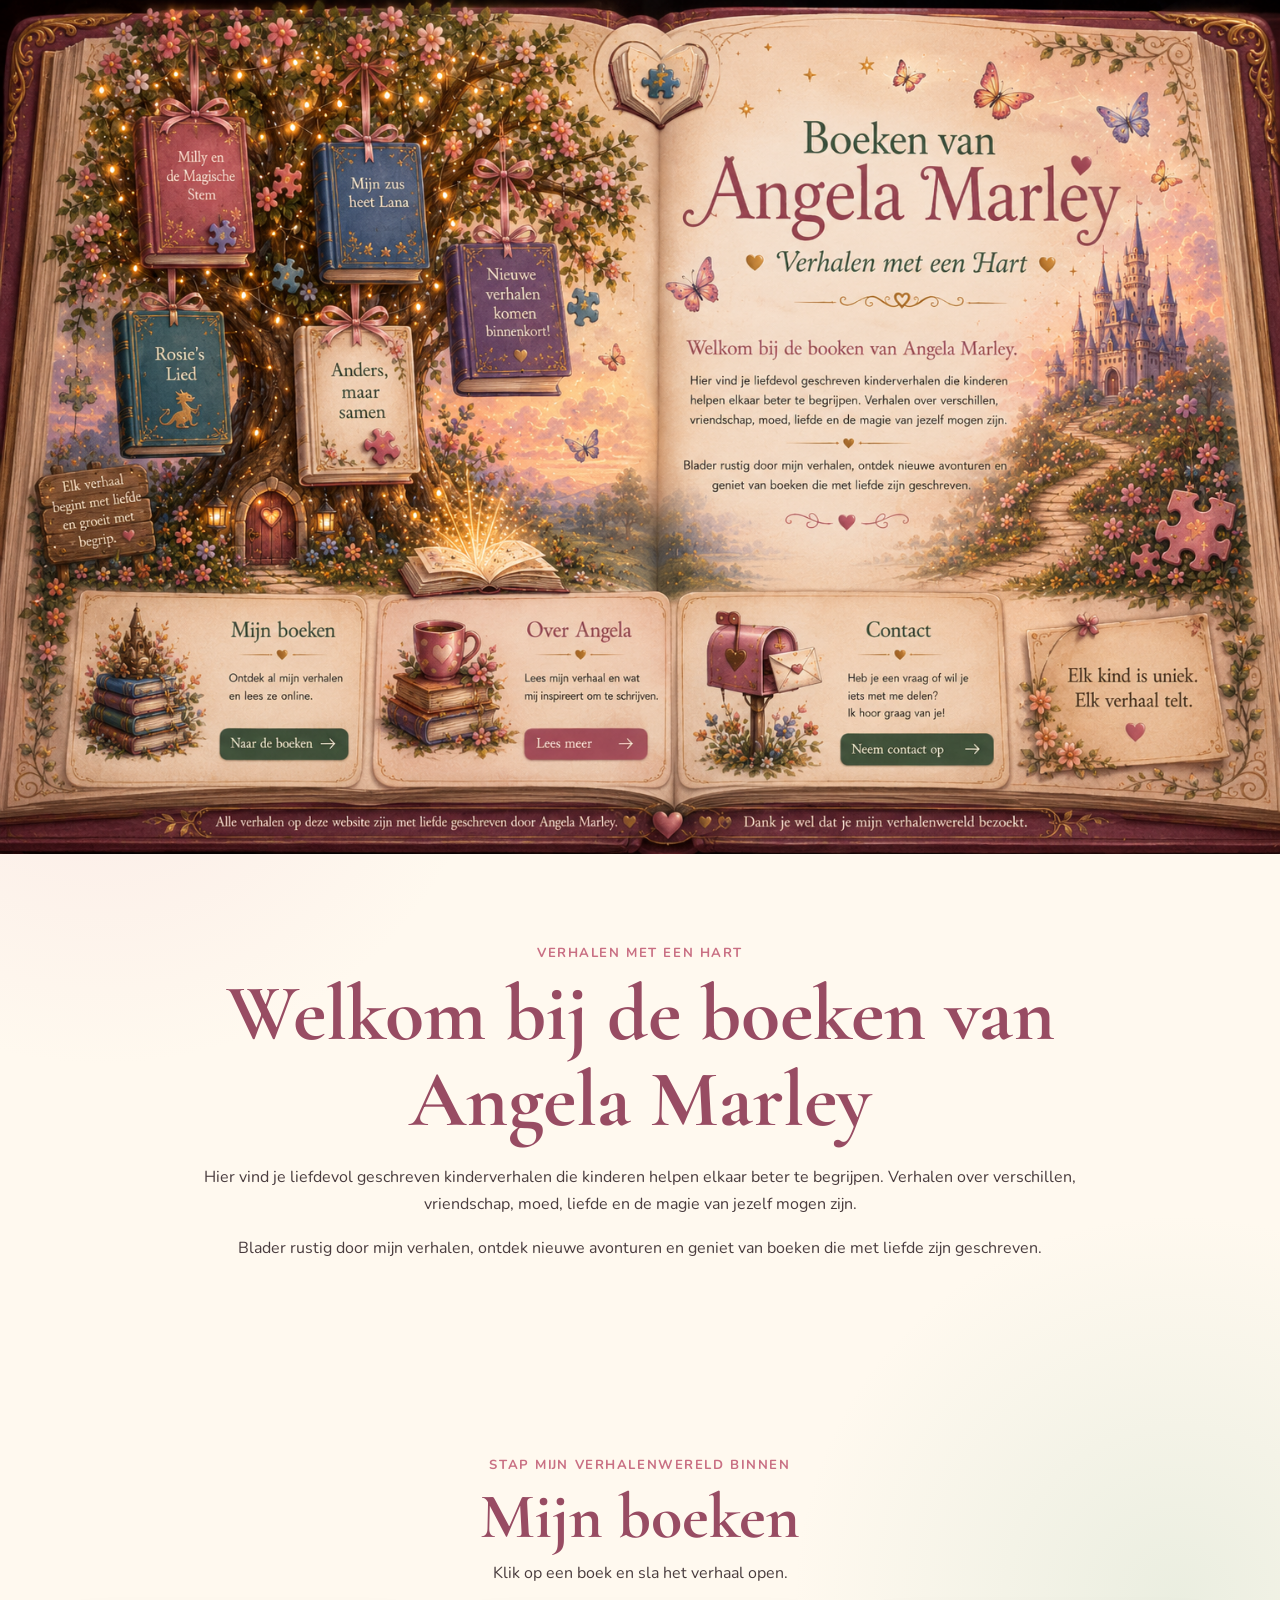
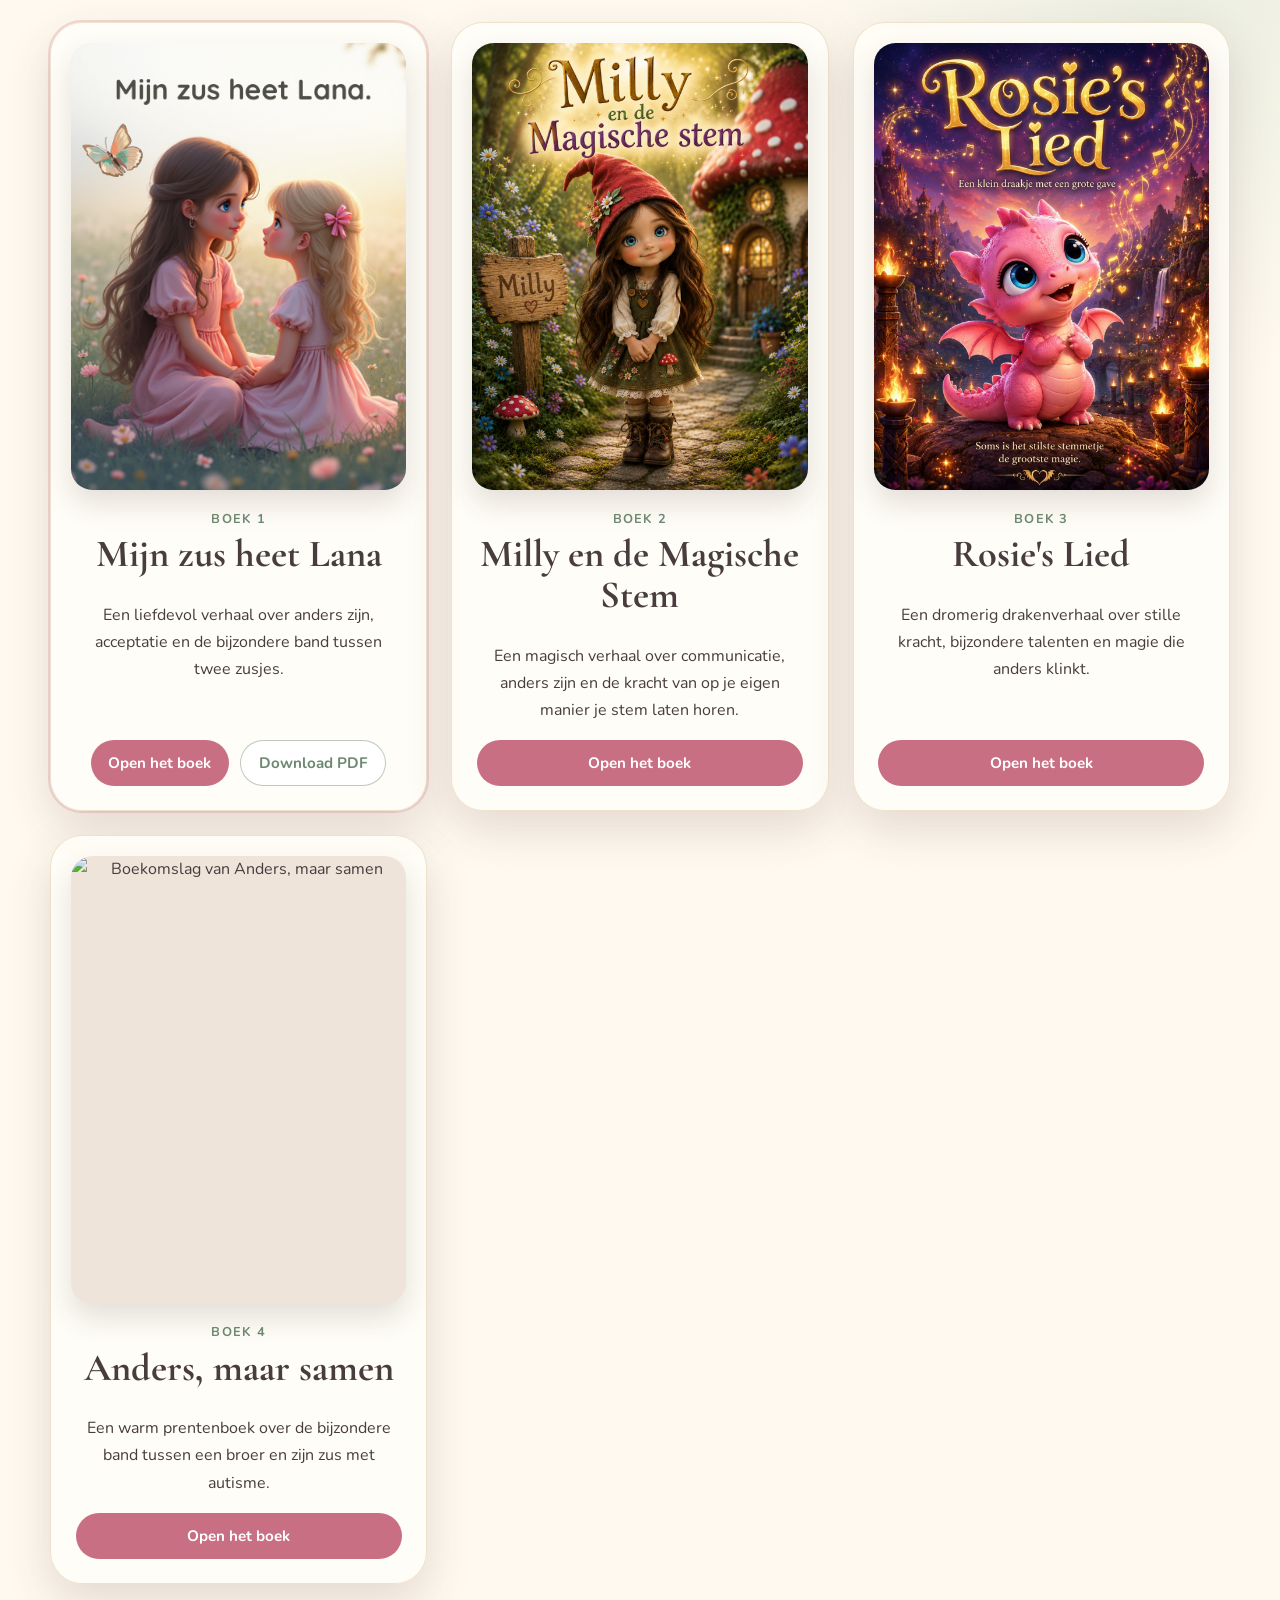
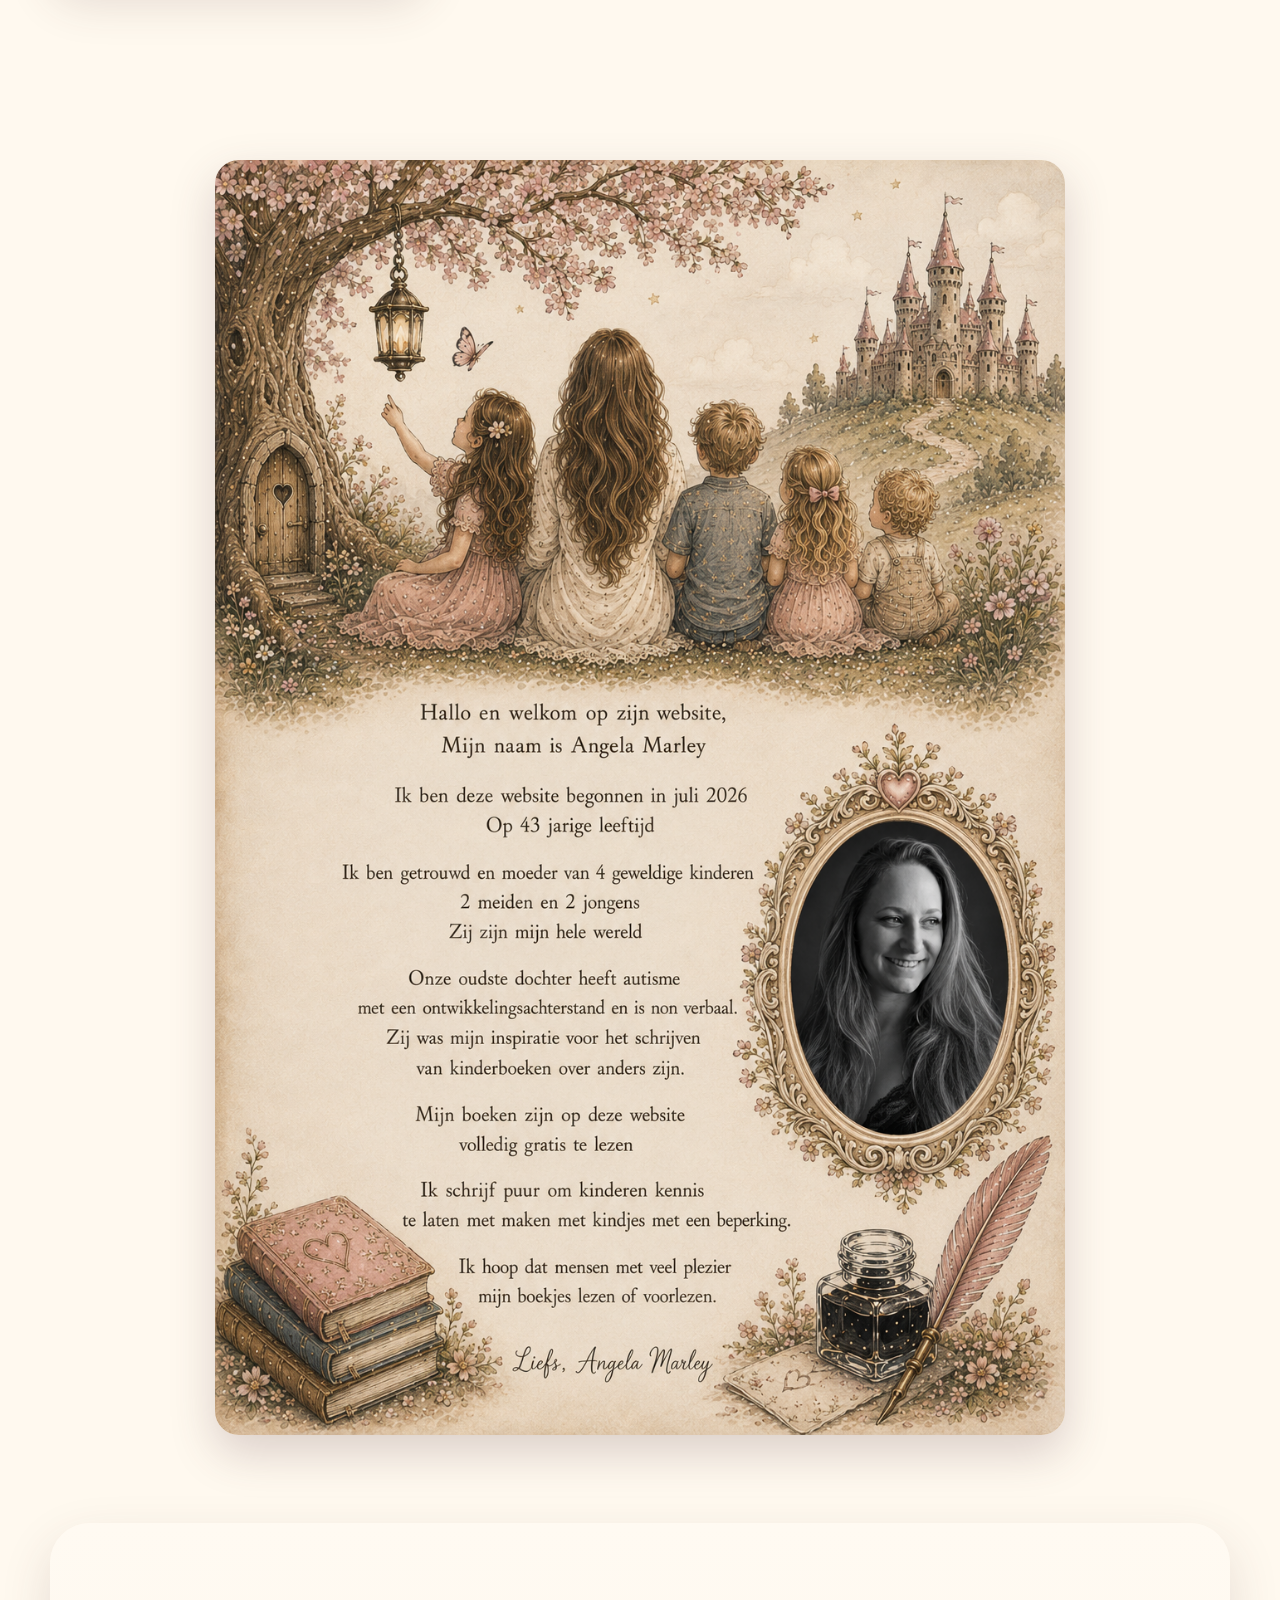
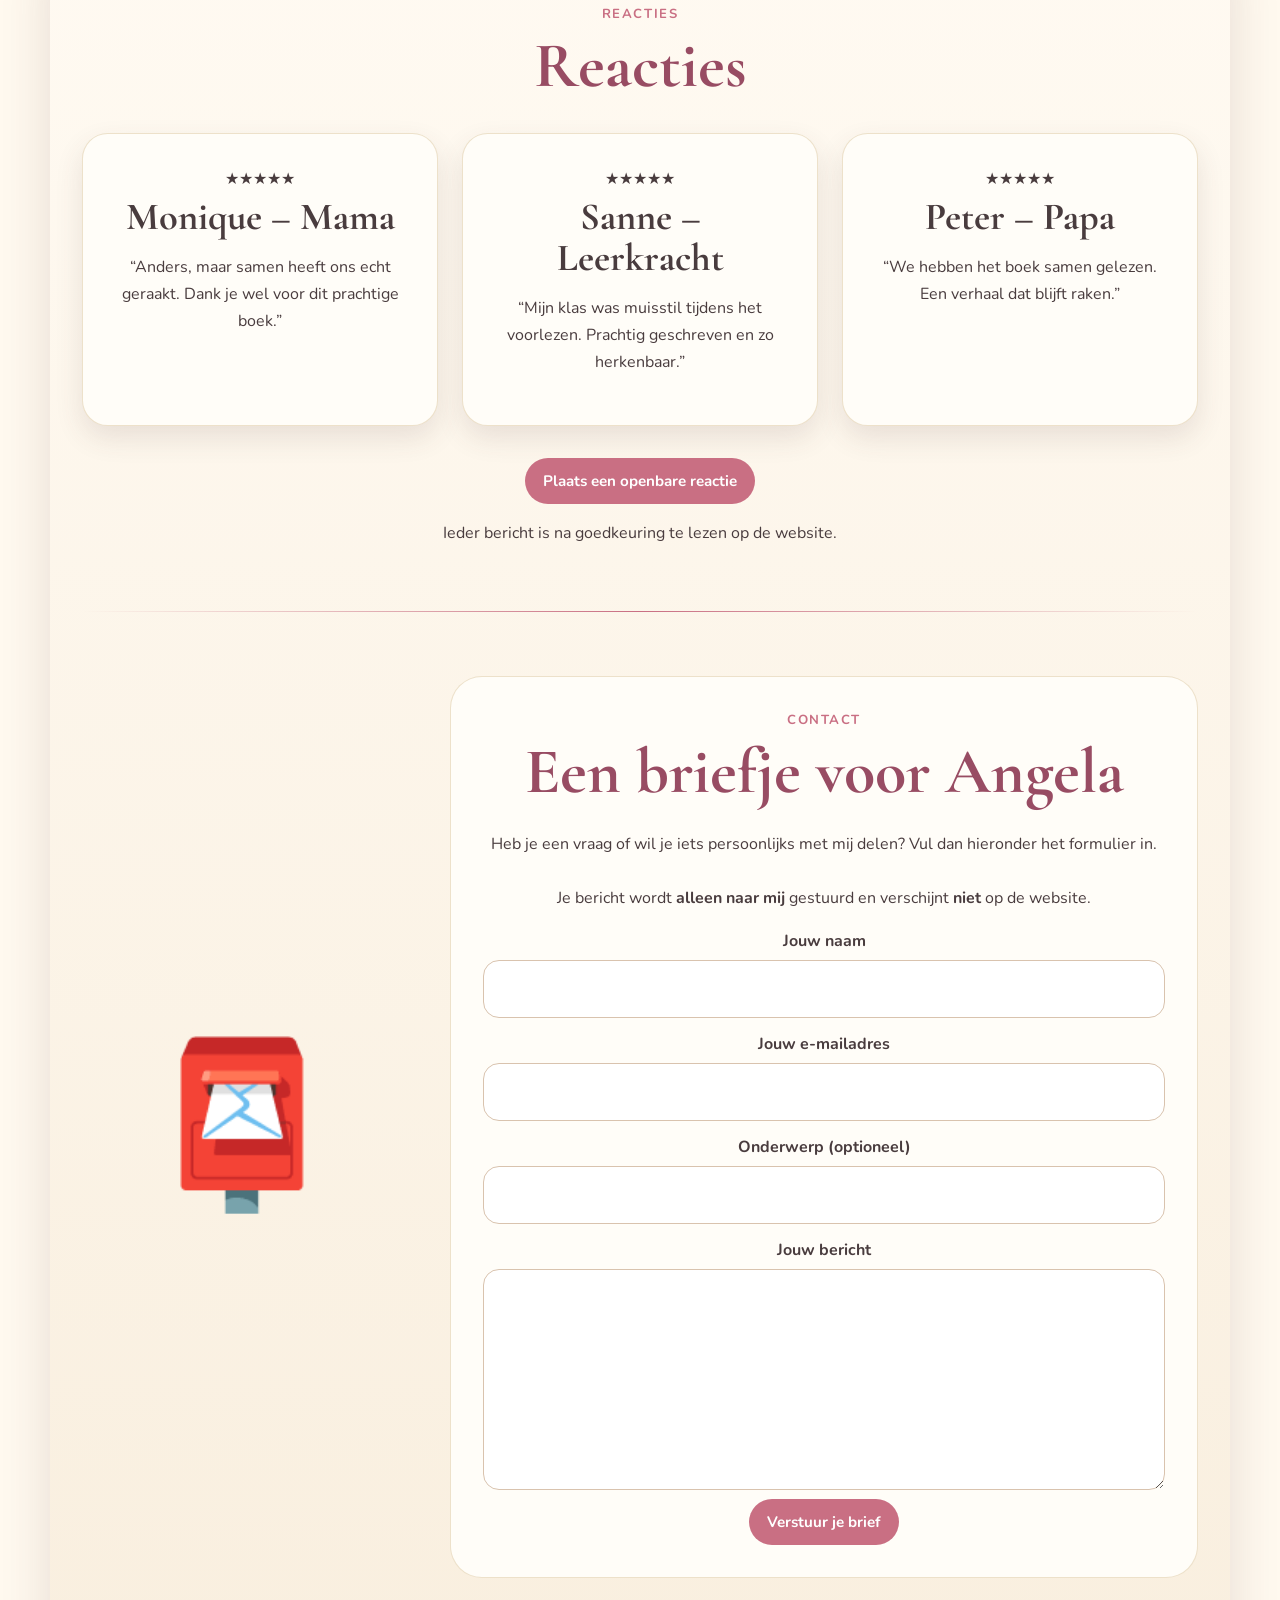
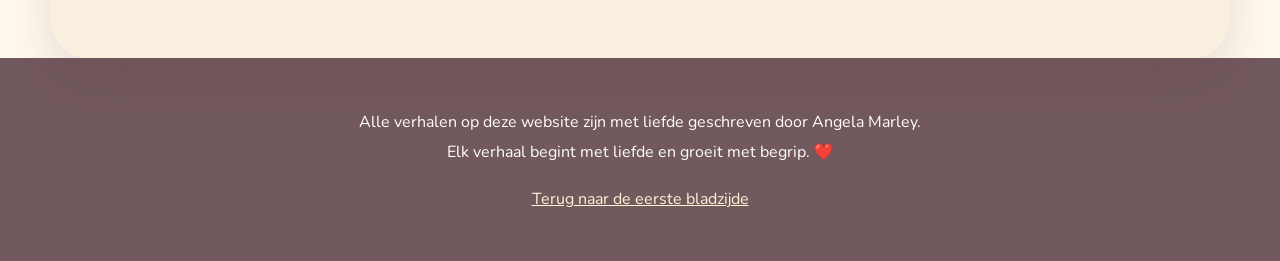
==== commit 6fa58da1: "Nieuwe contactpagina" ====
--- a/index.html
+++ b/index.html
@@ -74,49 +74,100 @@
     style="display:block;width:min(100%,850px);height:auto;margin:0 auto;border-radius:24px;box-shadow:0 18px 45px rgba(91,58,67,.22);" />
 </section>
 <section class="contact section" id="contact">
-  <p class="eyebrow">Een briefje uit het hart</p>
-  <h2>Contact & reacties</h2>
 
-  <div class="fairytale-contact">
+<div class="reviews-section">
 
-    <div class="contact-intro">
-      <div class="mailbox">💌</div>
-      <h3>Een briefje voor Angela</h3>
-      <p>
-        Heb je genoten van één van mijn verhalen, wil je iets met mij delen
-        of heb je een vraag? Ik lees ieder bericht met veel liefde.
-      </p>
-    </div>
+<p class="eyebrow">Reacties</p>
+<h2>Reacties</h2>
 
-    <form class="letter-form">
-      <label for="naam">Jouw naam</label>
-      <input type="text" id="naam" name="naam" placeholder="Vul je naam in">
+<div class="review-grid">
 
-      <label for="email">Jouw e-mailadres</label>
-      <input type="email" id="email" name="email" placeholder="Vul je e-mailadres in">
+<div class="review-card">
+<div class="stars">★★★★★</div>
+<h3>Monique – Mama</h3>
+<p>
+“Anders, maar samen heeft ons echt geraakt.
+Dank je wel voor dit prachtige boek.”
+</p>
+</div>
 
-      <label for="bericht">Jouw bericht</label>
-      <textarea id="bericht" name="bericht" rows="6" placeholder="Schrijf hier jouw briefje..."></textarea>
+<div class="review-card">
+<div class="stars">★★★★★</div>
+<h3>Sanne – Leerkracht</h3>
+<p>
+“Mijn klas was muisstil tijdens het voorlezen.
+Prachtig geschreven en zo herkenbaar.”
+</p>
+</div>
 
-      <button type="submit" class="button primary">Verstuur je brief 💌</button>
-    </form>
+<div class="review-card">
+<div class="stars">★★★★★</div>
+<h3>Peter – Papa</h3>
+<p>
+“We hebben het boek samen gelezen.
+Een verhaal dat blijft raken.”
+</p>
+</div>
 
-    <div class="reader-reactions">
-      <p class="eyebrow">Lieve woorden van lezers</p>
-      <h3>Reacties uit het hart</h3>
+</div>
 
-      <div class="reaction-note">
-        <p>
-          Binnenkort verschijnen hier de lieve reacties van lezers.
-        </p>
-      </div>
+<div class="review-button">
+<a class="button primary" href="#">
+Plaats een openbare reactie
+</a>
 
-      <p class="reaction-invite">
-        ✨ Jouw briefje kan hier binnenkort ook hangen.
-      </p>
-    </div>
+<p class="review-note">
+Ieder bericht is na goedkeuring te lezen op de website.
+</p>
+</div>
 
-  </div>
+</div>
+
+<hr class="contact-divider">
+
+<div class="fairytale-contact">
+
+<div class="mailbox-image">
+<img src="assets/brievenbus-angela.png" alt="Brievenbus voor Angela">
+</div>
+
+<div class="contact-form">
+
+<p class="eyebrow">Contact</p>
+<h2>Een briefje voor Angela</h2>
+
+<p class="private-note">
+Heb je een vraag of wil je iets persoonlijks met mij delen?
+Vul dan hieronder het formulier in.<br><br>
+
+Je bericht wordt <strong>alleen naar mij</strong> gestuurd
+en verschijnt <strong>niet</strong> op de website.
+</p>
+
+<form>
+
+<label>Jouw naam</label>
+<input type="text">
+
+<label>Jouw e-mailadres</label>
+<input type="email">
+
+<label>Onderwerp (optioneel)</label>
+<input type="text">
+
+<label>Jouw bericht</label>
+<textarea rows="7"></textarea>
+
+<button class="button primary">
+Verstuur je brief
+</button>
+
+</form>
+
+</div>
+
+</div>
+
 </section>
 </main>
 
--- a/style.css
+++ b/style.css
@@ -63,77 +63,5 @@
 }
 .section{width:min(1180px,calc(100% - 2rem));margin:auto;padding:5.5rem 0;text-align:center}.intro{max-width:880px}.eyebrow{margin:0 0 .45rem;color:#c96f83;font-size:.82rem;font-weight:700;letter-spacing:.12em;text-transform:uppercase}h1,h2,h3{font-family:"Cormorant Garamond",serif;line-height:1.07}h1{margin:0 0 1.35rem;font-size:clamp(2.6rem,7vw,5rem);color:#984c63}h2{margin:0 0 1.5rem;font-size:clamp(2.4rem,5vw,4rem);color:#984c63}h3{margin:.25rem 0 .65rem;font-size:clamp(2rem,3vw,2.65rem)}.lead{margin-top:-1rem;margin-bottom:2.2rem}.book-grid{display:grid;grid-template-columns:repeat(3,1fr);gap:1.5rem}.book-card{display:flex;flex-direction:column;padding:1.25rem;border:1px solid rgba(184,138,66,.24);border-radius:2rem;background:rgba(255,253,248,.9);box-shadow:0 18px 46px rgba(85,56,55,.16)}.featured{outline:2px solid rgba(201,111,131,.24)}.cover-wrap{overflow:hidden;border-radius:1.35rem;background:#eee4da;box-shadow:0 14px 28px rgba(76,49,48,.15)}.cover-wrap img{width:100%;aspect-ratio:3/4;object-fit:cover;transition:.35s}.book-card:hover .cover-wrap img{transform:scale(1.025);filter:brightness(1.04)}.book-copy{display:flex;flex-direction:column;flex:1;padding:1.15rem .3rem .25rem}.book-number{color:#6d8871;font-size:.8rem;font-weight:700;letter-spacing:.1em;text-transform:uppercase}.book-copy p{flex:1}.button-row{display:flex;gap:.7rem;flex-wrap:wrap;justify-content:center}.button{display:inline-flex;align-items:center;justify-content:center;min-height:46px;padding:.78rem 1.1rem;border:0;border-radius:999px;text-decoration:none;font:700 .95rem Nunito,sans-serif}.primary{color:white;background:#c96f83}.ghost{color:#6d8871;border:1px solid rgba(109,136,113,.45);background:white}.disabled{margin-top:auto;color:white;background:#9a8e8e;opacity:.72}.author-card{display:grid;grid-template-columns:minmax(260px,.8fr) minmax(0,1.4fr);gap:2rem;align-items:stretch;padding:clamp(1.2rem,3vw,2.2rem);border:1px solid rgba(184,138,66,.26);border-radius:2.4rem;background:rgba(255,253,248,.9);box-shadow:0 18px 46px rgba(85,56,55,.16)}.portrait-wrap{overflow:hidden;border-radius:1.8rem;background:#171717}.portrait-wrap img{width:100%;height:100%;object-fit:cover;object-position:center 42%}.author-copy{text-align:left;padding:1rem clamp(.3rem,2vw,1.2rem)}.author-copy blockquote{margin:1.8rem 0;padding:1.15rem 1.35rem;border-left:4px solid #c96f83;color:#984c63;background:rgba(239,204,212,.24);font:700 1.4rem/1.45 "Cormorant Garamond",serif}.signature{font:600 1.45rem/1.5 "Cormorant Garamond",serif}.contact-card{max-width:720px;margin:auto;padding:2rem;border:1px solid rgba(184,138,66,.24);border-radius:2rem;background:rgba(255,253,248,.9);box-shadow:0 18px 46px rgba(85,56,55,.16)}.mailbox{font-size:3rem}.small{font-size:.93rem;opacity:.78}footer{padding:3rem 1rem;text-align:center;color:#fff;background:#72595d}footer p{margin:.2rem 0}footer a{display:inline-block;margin-top:1rem;color:#fff4d6}.petal{position:fixed;top:-2rem;z-index:20;pointer-events:none;font-size:1rem;opacity:.55;animation:fall linear forwards}@keyframes fall{to{transform:translate3d(var(--drift),108vh,0) rotate(420deg);opacity:0}}@media(max-width:900px){.book-grid,.author-card{grid-
 template-columns:1fr}.portrait-wrap{max-height:620px}}@media(max-width:680px){.section{padding:4rem 0}}@media(prefers-reduced-motion:reduce){html{scroll-behavior:auto}.petal{display:none}}
-/* ===== CONTACTPAGINA ===== */
-
-.fairytale-contact{
-    max-width:900px;
-    margin:0 auto;
-    display:flex;
-    flex-direction:column;
-    gap:40px;
-}
-
-.contact-intro{
-    background:#fffaf6;
-    border-radius:24px;
-    padding:35px;
-    text-align:center;
-    box-shadow:0 10px 30px rgba(0,0,0,.08);
-}
-
-.contact-intro h3{
-    margin-top:15px;
-    font-size:2rem;
-}
-
-.mailbox{
-    font-size:60px;
-}
-
-.letter-form{
-    background:#fffdfb;
-    padding:35px;
-    border-radius:24px;
-    box-shadow:0 10px 30px rgba(0,0,0,.08);
-}
-
-.letter-form label{
-    display:block;
-    margin:18px 0 8px;
-    font-weight:bold;
-}
-
-.letter-form input,
-.letter-form textarea{
-    width:100%;
-    padding:14px;
-    border-radius:14px;
-    border:2px solid #ead8d0;
-    font-size:1rem;
-    font-family:inherit;
-}
-
-.letter-form textarea{
-    resize:vertical;
-}
-
-.reader-reactions{
-    background:#fffaf6;
-    border-radius:24px;
-    padding:35px;
-    text-align:center;
-    box-shadow:0 10px 30px rgba(0,0,0,.08);
-}
-
-.reaction-note{
-    background:#fff;
-    border-radius:18px;
-    padding:25px;
-    margin-top:20px;
-}
-
-.reaction-invite{
-    margin-top:25px;
-    font-style:italic;
-    color:#8b6d7d;
-}+/* CONTACTPAGINA NIEUW */
+.contact.section{position:relative;overflow:hidden;padding:5rem 2rem;border-radius:2.5rem;background:linear-gradient(180deg,#fffaf2,#f9efdf);box-shadow:0 20px 50px rgba(85,56,55,.15)}.review-grid{display:grid;grid-template-columns:repeat(3,1fr);gap:1.5rem;margin:2rem 0}.review-card{background:#fffdf8;border:1px solid rgba(184,138,66,.25);border-radius:1.6rem;padding:2rem;box-shadow:0 12px 28px rgba(85,56,55,.12)}.contact-divider{margin:4rem auto;border:0;height:1px;background:linear-gradient(90deg,transparent,#c96f83,transparent)}.fairytale-contact{display:grid;grid-template-columns:320px 1fr;gap:3rem}.mailbox-image{min-height:380px;display:flex;align-items:center;justify-content:center}.mailbox-image img{display:none}.mailbox-image:before{content:'📮';font-size:10rem}.contact-form{background:#fffdf8;border:1px solid rgba(184,138,66,.25);border-radius:2rem;padding:2rem}.contact-form label{display:block;margin:.8rem 0 .3rem;font-weight:bold}.contact-form input,.contact-form textarea{width:100%;padding:.9rem;border-radius:1rem;border:1px solid #d9c3ae;font:inherit}@media(max-width:900px){.review-grid{grid-template-columns:1fr}.fairytale-contact{grid-template-columns:1fr}}
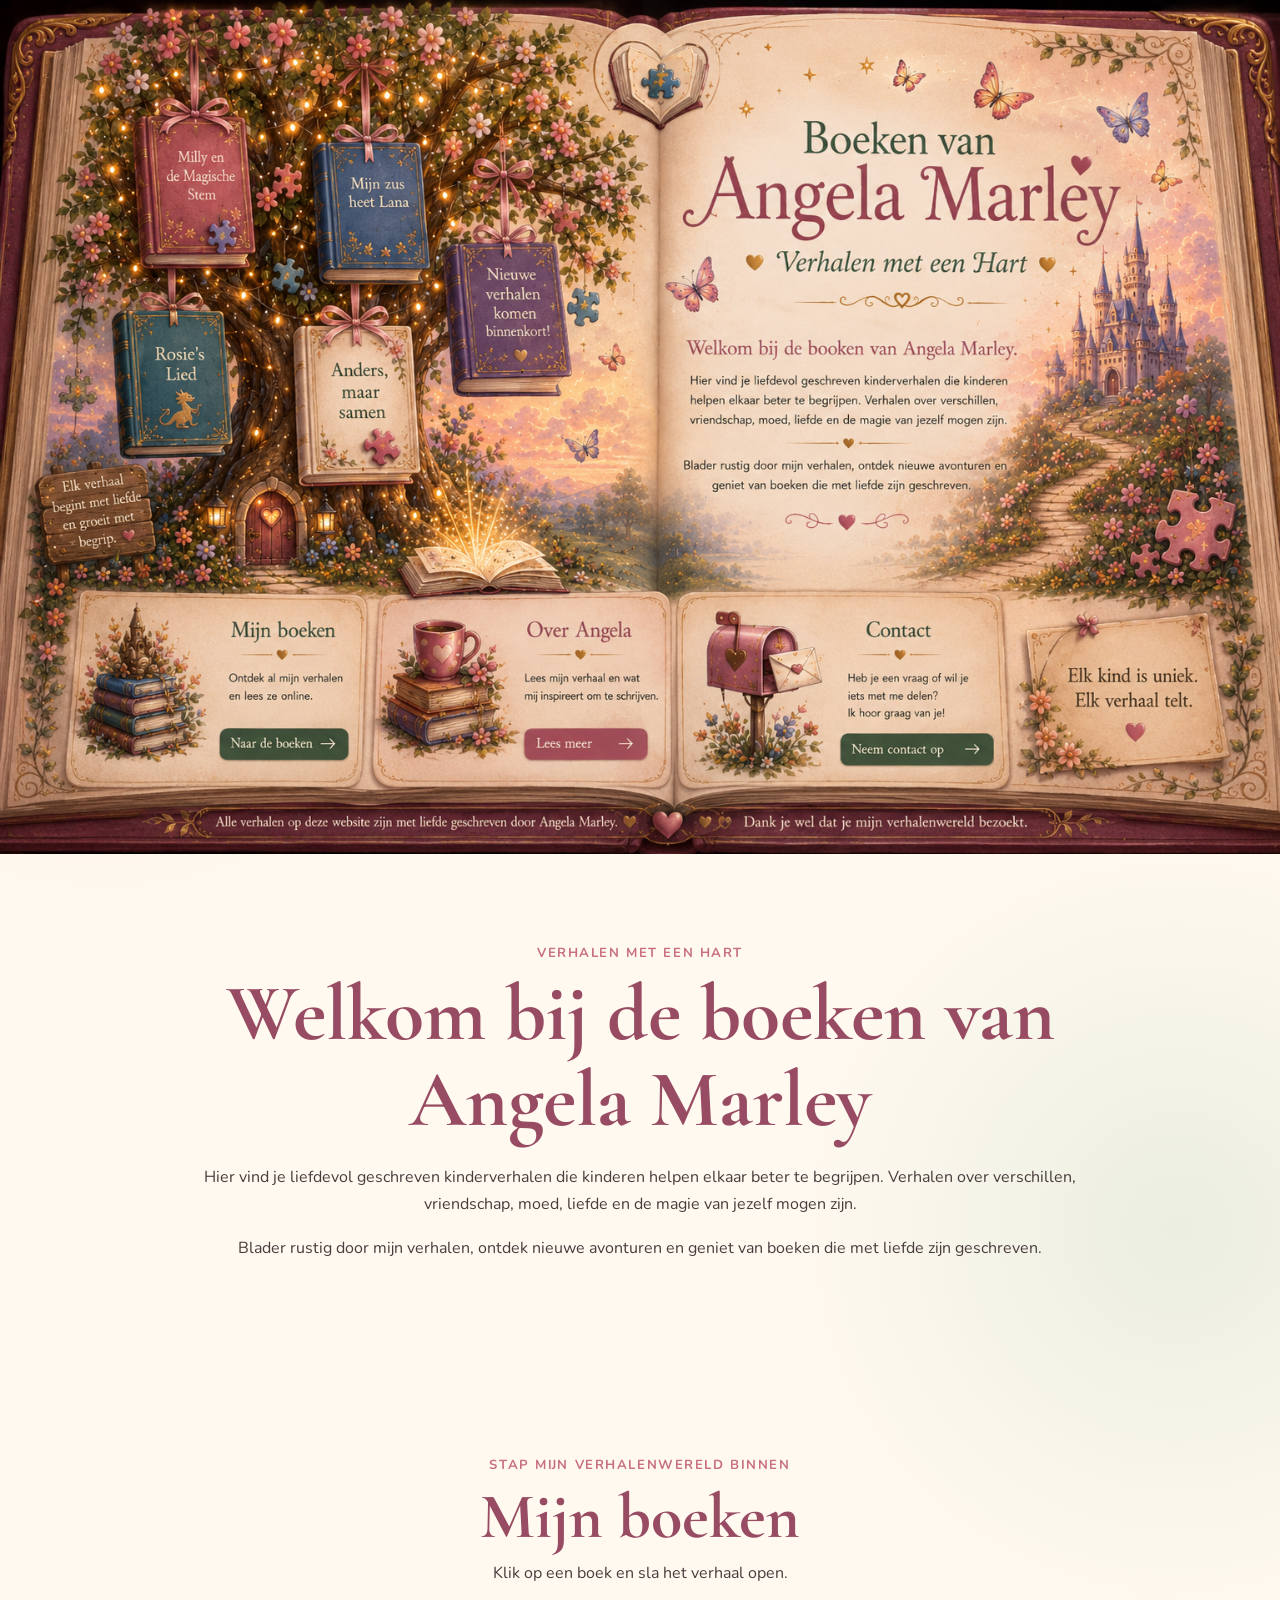
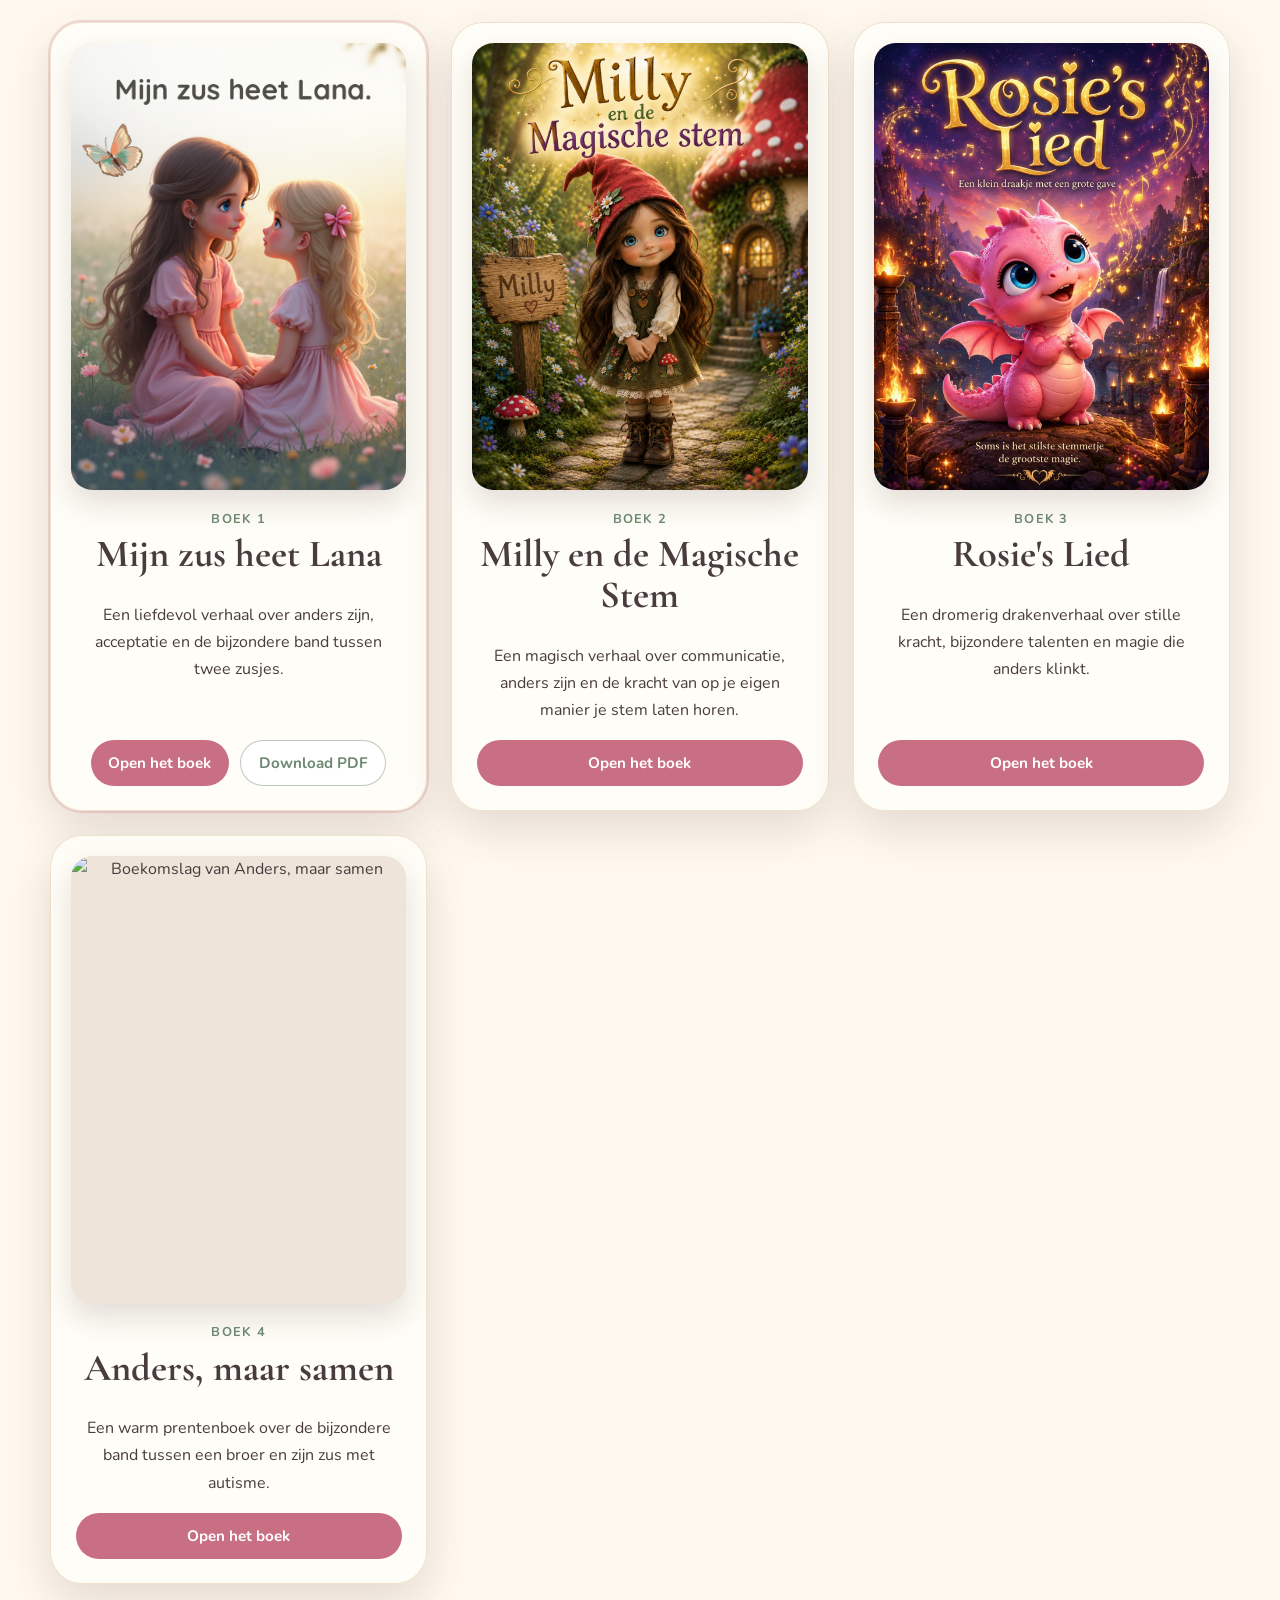
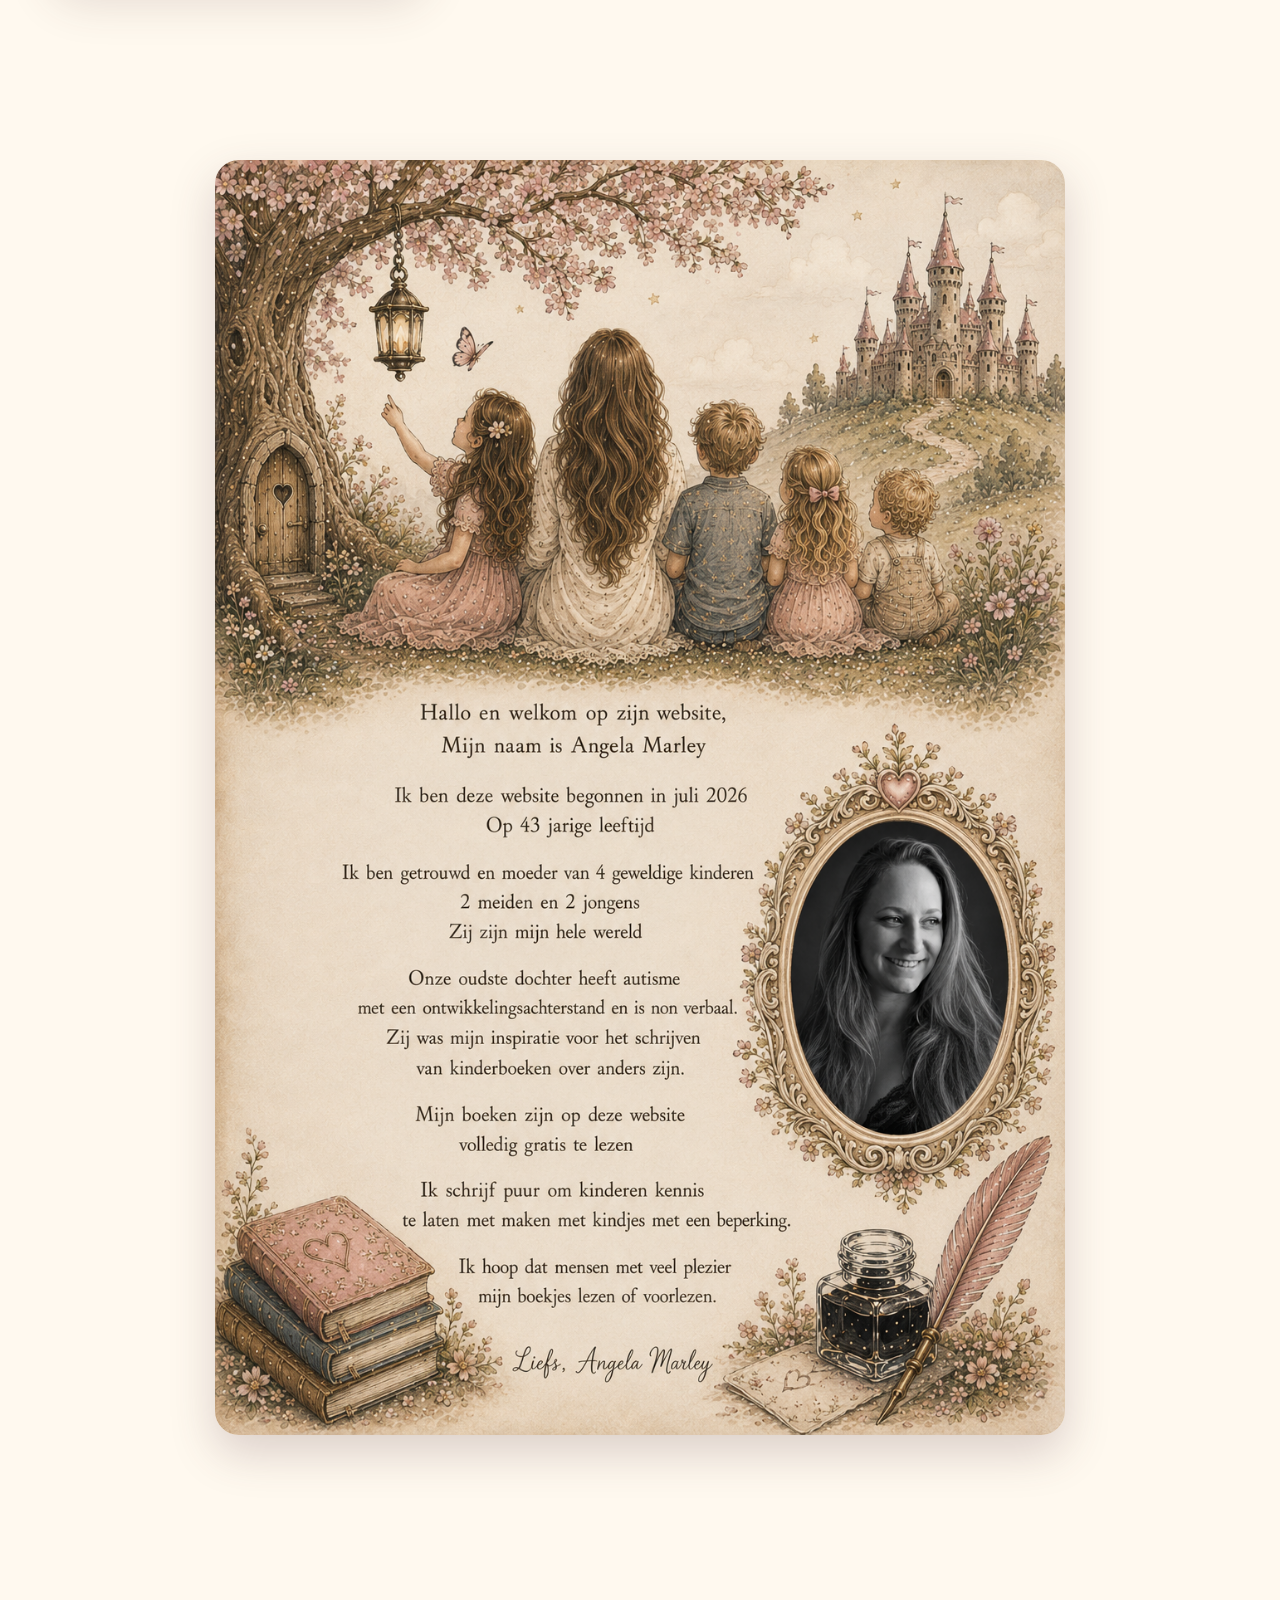
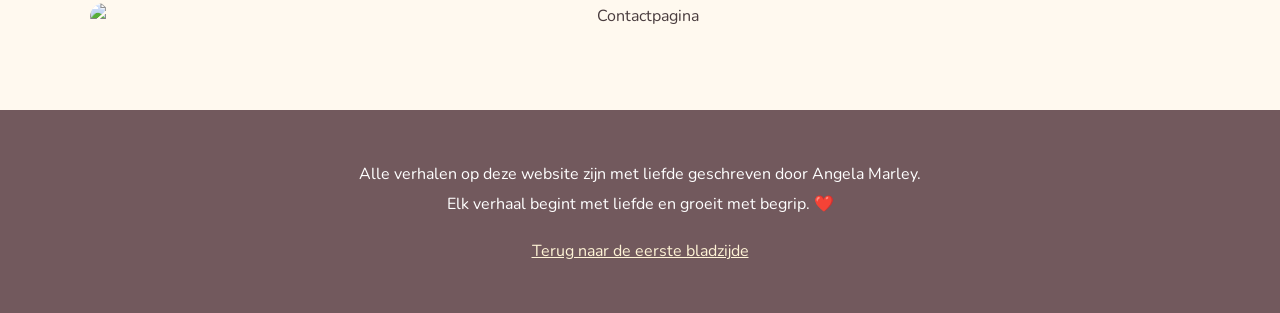
==== commit 364274a4: "Nieuwe geïllustreerde contactpagina" ====
--- a/index.html
+++ b/index.html
@@ -75,96 +75,39 @@
 </section>
 <section class="contact section" id="contact">
 
-<div class="reviews-section">
+<div class="contact-illustration">
 
-<p class="eyebrow">Reacties</p>
-<h2>Reacties</h2>
+    <img src="assets/a_full_page_illustrated_pastel_watercolor_websit.png"
+         alt="Contactpagina">
 
-<div class="review-grid">
+    <!-- Reactieknop -->
+    <a class="reaction-button" href="#">
+        Plaats een openbare reactie
+    </a>
 
-<div class="review-card">
-<div class="stars">★★★★★</div>
-<h3>Monique – Mama</h3>
-<p>
-“Anders, maar samen heeft ons echt geraakt.
-Dank je wel voor dit prachtige boek.”
-</p>
-</div>
+    <!-- Contactformulier -->
+    <form class="overlay-form">
 
-<div class="review-card">
-<div class="stars">★★★★★</div>
-<h3>Sanne – Leerkracht</h3>
-<p>
-“Mijn klas was muisstil tijdens het voorlezen.
-Prachtig geschreven en zo herkenbaar.”
-</p>
-</div>
+        <input type="text"
+               name="naam"
+               placeholder="">
 
-<div class="review-card">
-<div class="stars">★★★★★</div>
-<h3>Peter – Papa</h3>
-<p>
-“We hebben het boek samen gelezen.
-Een verhaal dat blijft raken.”
-</p>
-</div>
+        <input type="email"
+               name="email"
+               placeholder="">
 
-</div>
+        <input type="text"
+               name="onderwerp"
+               placeholder="">
 
-<div class="review-button">
-<a class="button primary" href="#">
-Plaats een openbare reactie
-</a>
+        <textarea
+            name="bericht"></textarea>
 
-<p class="review-note">
-Ieder bericht is na goedkeuring te lezen op de website.
-</p>
-</div>
+        <button type="submit">
+            Verstuur je brief
+        </button>
 
-</div>
-
-<hr class="contact-divider">
-
-<div class="fairytale-contact">
-
-<div class="mailbox-image">
-<img src="assets/brievenbus-angela.png" alt="Brievenbus voor Angela">
-</div>
-
-<div class="contact-form">
-
-<p class="eyebrow">Contact</p>
-<h2>Een briefje voor Angela</h2>
-
-<p class="private-note">
-Heb je een vraag of wil je iets persoonlijks met mij delen?
-Vul dan hieronder het formulier in.<br><br>
-
-Je bericht wordt <strong>alleen naar mij</strong> gestuurd
-en verschijnt <strong>niet</strong> op de website.
-</p>
-
-<form>
-
-<label>Jouw naam</label>
-<input type="text">
-
-<label>Jouw e-mailadres</label>
-<input type="email">
-
-<label>Onderwerp (optioneel)</label>
-<input type="text">
-
-<label>Jouw bericht</label>
-<textarea rows="7"></textarea>
-
-<button class="button primary">
-Verstuur je brief
-</button>
-
-</form>
-
-</div>
+    </form>
 
 </div>
 
--- a/style.css
+++ b/style.css
@@ -64,4 +64,96 @@
 .section{width:min(1180px,calc(100% - 2rem));margin:auto;padding:5.5rem 0;text-align:center}.intro{max-width:880px}.eyebrow{margin:0 0 .45rem;color:#c96f83;font-size:.82rem;font-weight:700;letter-spacing:.12em;text-transform:uppercase}h1,h2,h3{font-family:"Cormorant Garamond",serif;line-height:1.07}h1{margin:0 0 1.35rem;font-size:clamp(2.6rem,7vw,5rem);color:#984c63}h2{margin:0 0 1.5rem;font-size:clamp(2.4rem,5vw,4rem);color:#984c63}h3{margin:.25rem 0 .65rem;font-size:clamp(2rem,3vw,2.65rem)}.lead{margin-top:-1rem;margin-bottom:2.2rem}.book-grid{display:grid;grid-template-columns:repeat(3,1fr);gap:1.5rem}.book-card{display:flex;flex-direction:column;padding:1.25rem;border:1px solid rgba(184,138,66,.24);border-radius:2rem;background:rgba(255,253,248,.9);box-shadow:0 18px 46px rgba(85,56,55,.16)}.featured{outline:2px solid rgba(201,111,131,.24)}.cover-wrap{overflow:hidden;border-radius:1.35rem;background:#eee4da;box-shadow:0 14px 28px rgba(76,49,48,.15)}.cover-wrap img{width:100%;aspect-ratio:3/4;object-fit:cover;transition:.35s}.book-card:hover .cover-wrap img{transform:scale(1.025);filter:brightness(1.04)}.book-copy{display:flex;flex-direction:column;flex:1;padding:1.15rem .3rem .25rem}.book-number{color:#6d8871;font-size:.8rem;font-weight:700;letter-spacing:.1em;text-transform:uppercase}.book-copy p{flex:1}.button-row{display:flex;gap:.7rem;flex-wrap:wrap;justify-content:center}.button{display:inline-flex;align-items:center;justify-content:center;min-height:46px;padding:.78rem 1.1rem;border:0;border-radius:999px;text-decoration:none;font:700 .95rem Nunito,sans-serif}.primary{color:white;background:#c96f83}.ghost{color:#6d8871;border:1px solid rgba(109,136,113,.45);background:white}.disabled{margin-top:auto;color:white;background:#9a8e8e;opacity:.72}.author-card{display:grid;grid-template-columns:minmax(260px,.8fr) minmax(0,1.4fr);gap:2rem;align-items:stretch;padding:clamp(1.2rem,3vw,2.2rem);border:1px solid rgba(184,138,66,.26);border-radius:2.4rem;background:rgba(255,253,248,.9);box-shadow:0 18px 46px rgba(85,56,55,.16)}.portrait-wrap{overflow:hidden;border-radius:1.8rem;background:#171717}.portrait-wrap img{width:100%;height:100%;object-fit:cover;object-position:center 42%}.author-copy{text-align:left;padding:1rem clamp(.3rem,2vw,1.2rem)}.author-copy blockquote{margin:1.8rem 0;padding:1.15rem 1.35rem;border-left:4px solid #c96f83;color:#984c63;background:rgba(239,204,212,.24);font:700 1.4rem/1.45 "Cormorant Garamond",serif}.signature{font:600 1.45rem/1.5 "Cormorant Garamond",serif}.contact-card{max-width:720px;margin:auto;padding:2rem;border:1px solid rgba(184,138,66,.24);border-radius:2rem;background:rgba(255,253,248,.9);box-shadow:0 18px 46px rgba(85,56,55,.16)}.mailbox{font-size:3rem}.small{font-size:.93rem;opacity:.78}footer{padding:3rem 1rem;text-align:center;color:#fff;background:#72595d}footer p{margin:.2rem 0}footer a{display:inline-block;margin-top:1rem;color:#fff4d6}.petal{position:fixed;top:-2rem;z-index:20;pointer-events:none;font-size:1rem;opacity:.55;animation:fall linear forwards}@keyframes fall{to{transform:translate3d(var(--drift),108vh,0) rotate(420deg);opacity:0}}@media(max-width:900px){.book-grid,.author-card{grid-
 template-columns:1fr}.portrait-wrap{max-height:620px}}@media(max-width:680px){.section{padding:4rem 0}}@media(prefers-reduced-motion:reduce){html{scroll-behavior:auto}.petal{display:none}}
 /* CONTACTPAGINA NIEUW */
-.contact.section{position:relative;overflow:hidden;padding:5rem 2rem;border-radius:2.5rem;background:linear-gradient(180deg,#fffaf2,#f9efdf);box-shadow:0 20px 50px rgba(85,56,55,.15)}.review-grid{display:grid;grid-template-columns:repeat(3,1fr);gap:1.5rem;margin:2rem 0}.review-card{background:#fffdf8;border:1px solid rgba(184,138,66,.25);border-radius:1.6rem;padding:2rem;box-shadow:0 12px 28px rgba(85,56,55,.12)}.contact-divider{margin:4rem auto;border:0;height:1px;background:linear-gradient(90deg,transparent,#c96f83,transparent)}.fairytale-contact{display:grid;grid-template-columns:320px 1fr;gap:3rem}.mailbox-image{min-height:380px;display:flex;align-items:center;justify-content:center}.mailbox-image img{display:none}.mailbox-image:before{content:'📮';font-size:10rem}.contact-form{background:#fffdf8;border:1px solid rgba(184,138,66,.25);border-radius:2rem;padding:2rem}.contact-form label{display:block;margin:.8rem 0 .3rem;font-weight:bold}.contact-form input,.contact-form textarea{width:100%;padding:.9rem;border-radius:1rem;border:1px solid #d9c3ae;font:inherit}@media(max-width:900px){.review-grid{grid-template-columns:1fr}.fairytale-contact{grid-template-columns:1fr}}+.contact.section{position:relative;overflow:hidden;padding:5rem 2rem;border-radius:2.5rem;background:linear-gradient(180deg,#fffaf2,#f9efdf);box-shadow:0 20px 50px rgba(85,56,55,.15)}.review-grid{display:grid;grid-template-columns:repeat(3,1fr);gap:1.5rem;margin:2rem 0}.review-card{background:#fffdf8;border:1px solid rgba(184,138,66,.25);border-radius:1.6rem;padding:2rem;box-shadow:0 12px 28px rgba(85,56,55,.12)}.contact-divider{margin:4rem auto;border:0;height:1px;background:linear-gradient(90deg,transparent,#c96f83,transparent)}.fairytale-contact{display:grid;grid-template-columns:320px 1fr;gap:3rem}.mailbox-image{min-height:380px;display:flex;align-items:center;justify-content:center}.mailbox-image img{display:none}.mailbox-image:before{content:'📮';font-size:10rem}.contact-form{background:#fffdf8;border:1px solid rgba(184,138,66,.25);border-radius:2rem;padding:2rem}.contact-form label{display:block;margin:.8rem 0 .3rem;font-weight:bold}.contact-form input,.contact-form textarea{width:100%;padding:.9rem;border-radius:1rem;border:1px solid #d9c3ae;font:inherit}@media(max-width:900px){.review-grid{grid-template-columns:1fr}.fairytale-contact{grid-template-columns:1fr}}
+/* ===== CONTACTPAGINA MET ILLUSTRATIE ===== */
+
+.contact.section{
+    padding:0;
+    max-width:1100px;
+    margin:80px auto;
+    background:none;
+    box-shadow:none;
+}
+
+.contact-illustration{
+    position:relative;
+    width:100%;
+}
+
+.contact-illustration img{
+    width:100%;
+    display:block;
+    border-radius:28px;
+}
+
+/* Reactieknop */
+
+.reaction-button{
+    position:absolute;
+    left:50%;
+    top:47.5%;
+    transform:translateX(-50%);
+    width:320px;
+    height:58px;
+
+    display:flex;
+    align-items:center;
+    justify-content:center;
+
+    text-decoration:none;
+    color:white;
+    font-size:24px;
+    font-weight:bold;
+
+    opacity:0;
+}
+
+/* Formulier */
+
+.overlay-form{
+    position:absolute;
+
+    left:43.5%;
+    top:71%;
+
+    width:44%;
+
+    display:grid;
+    grid-template-columns:1fr 1fr;
+    gap:18px;
+}
+
+.overlay-form input,
+.overlay-form textarea{
+
+    background:transparent;
+    border:none;
+    outline:none;
+
+    font-size:22px;
+
+    padding:12px;
+}
+
+.overlay-form textarea{
+
+    grid-column:1 / 3;
+
+    height:170px;
+
+    resize:none;
+}
+
+.overlay-form button{
+
+    grid-column:1 / 3;
+
+    width:290px;
+    height:60px;
+
+    justify-self:center;
+
+    opacity:0;
+
+    cursor:pointer;
+}
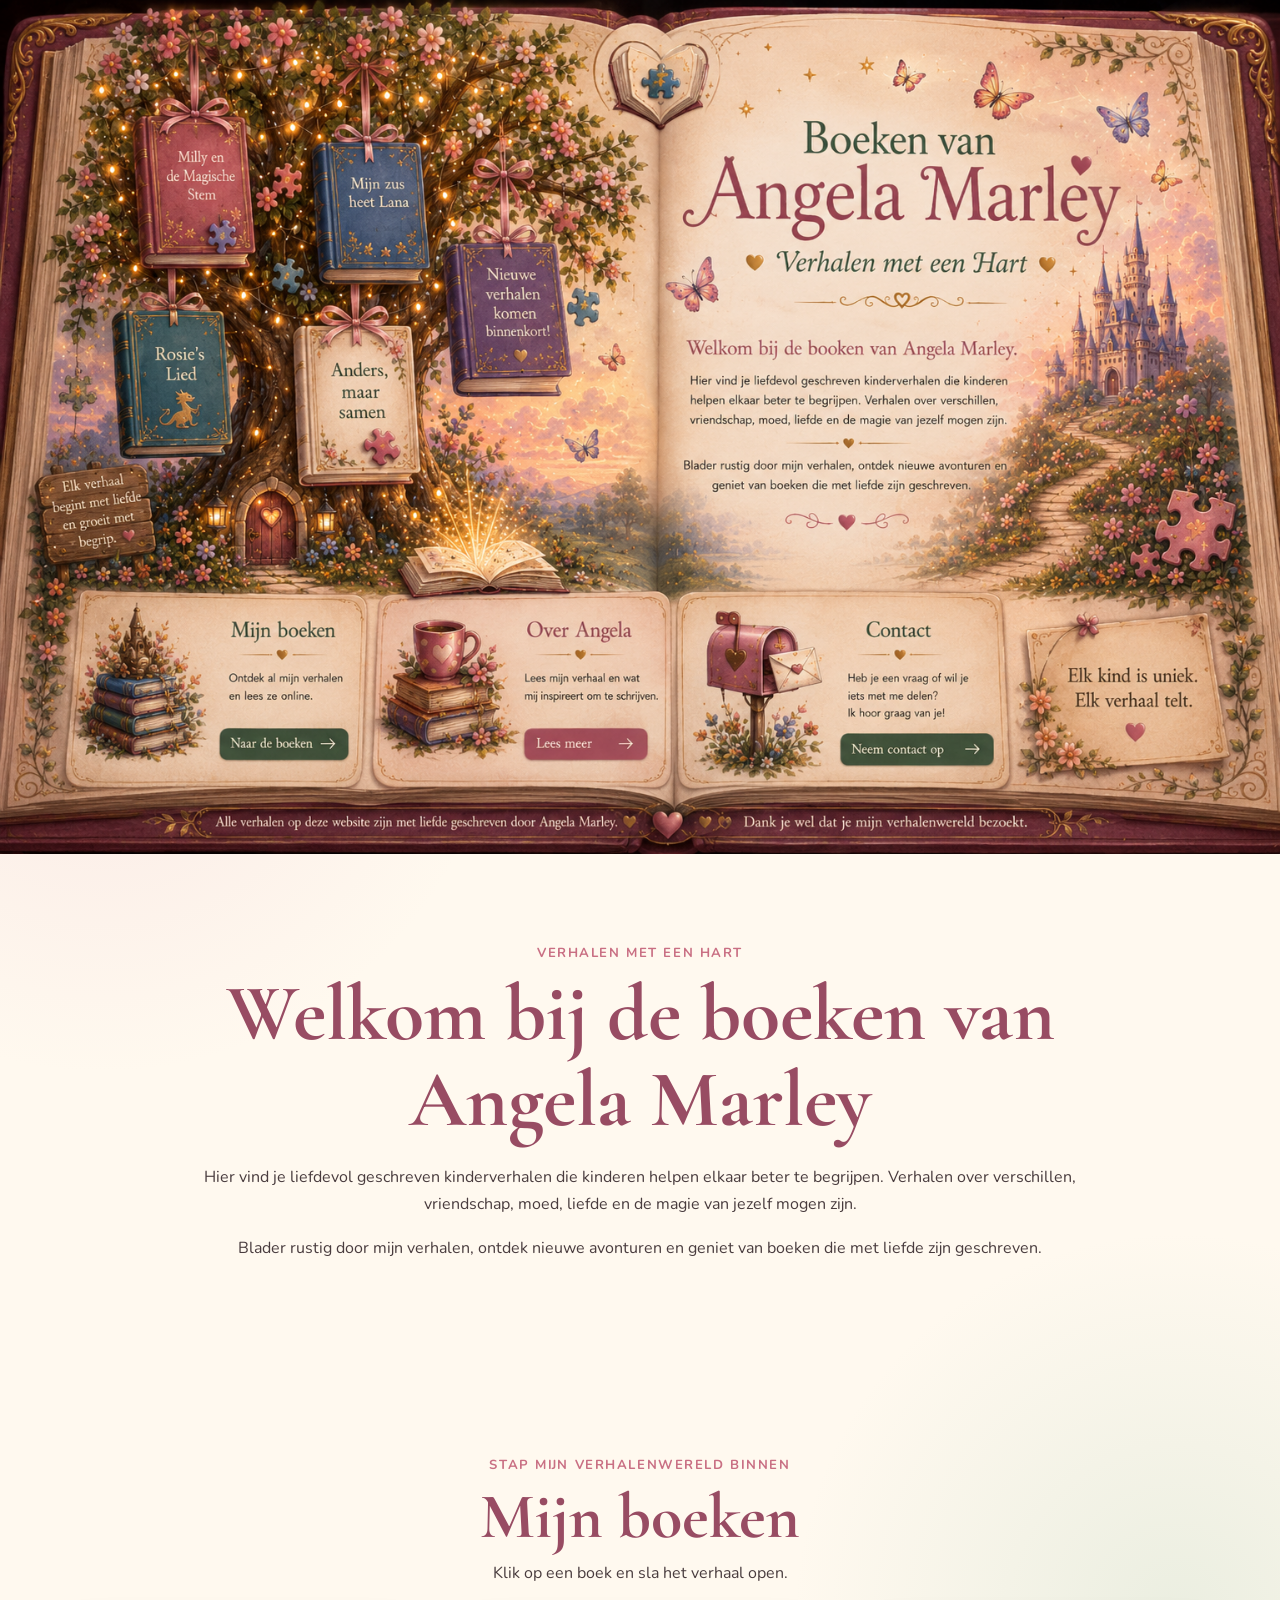
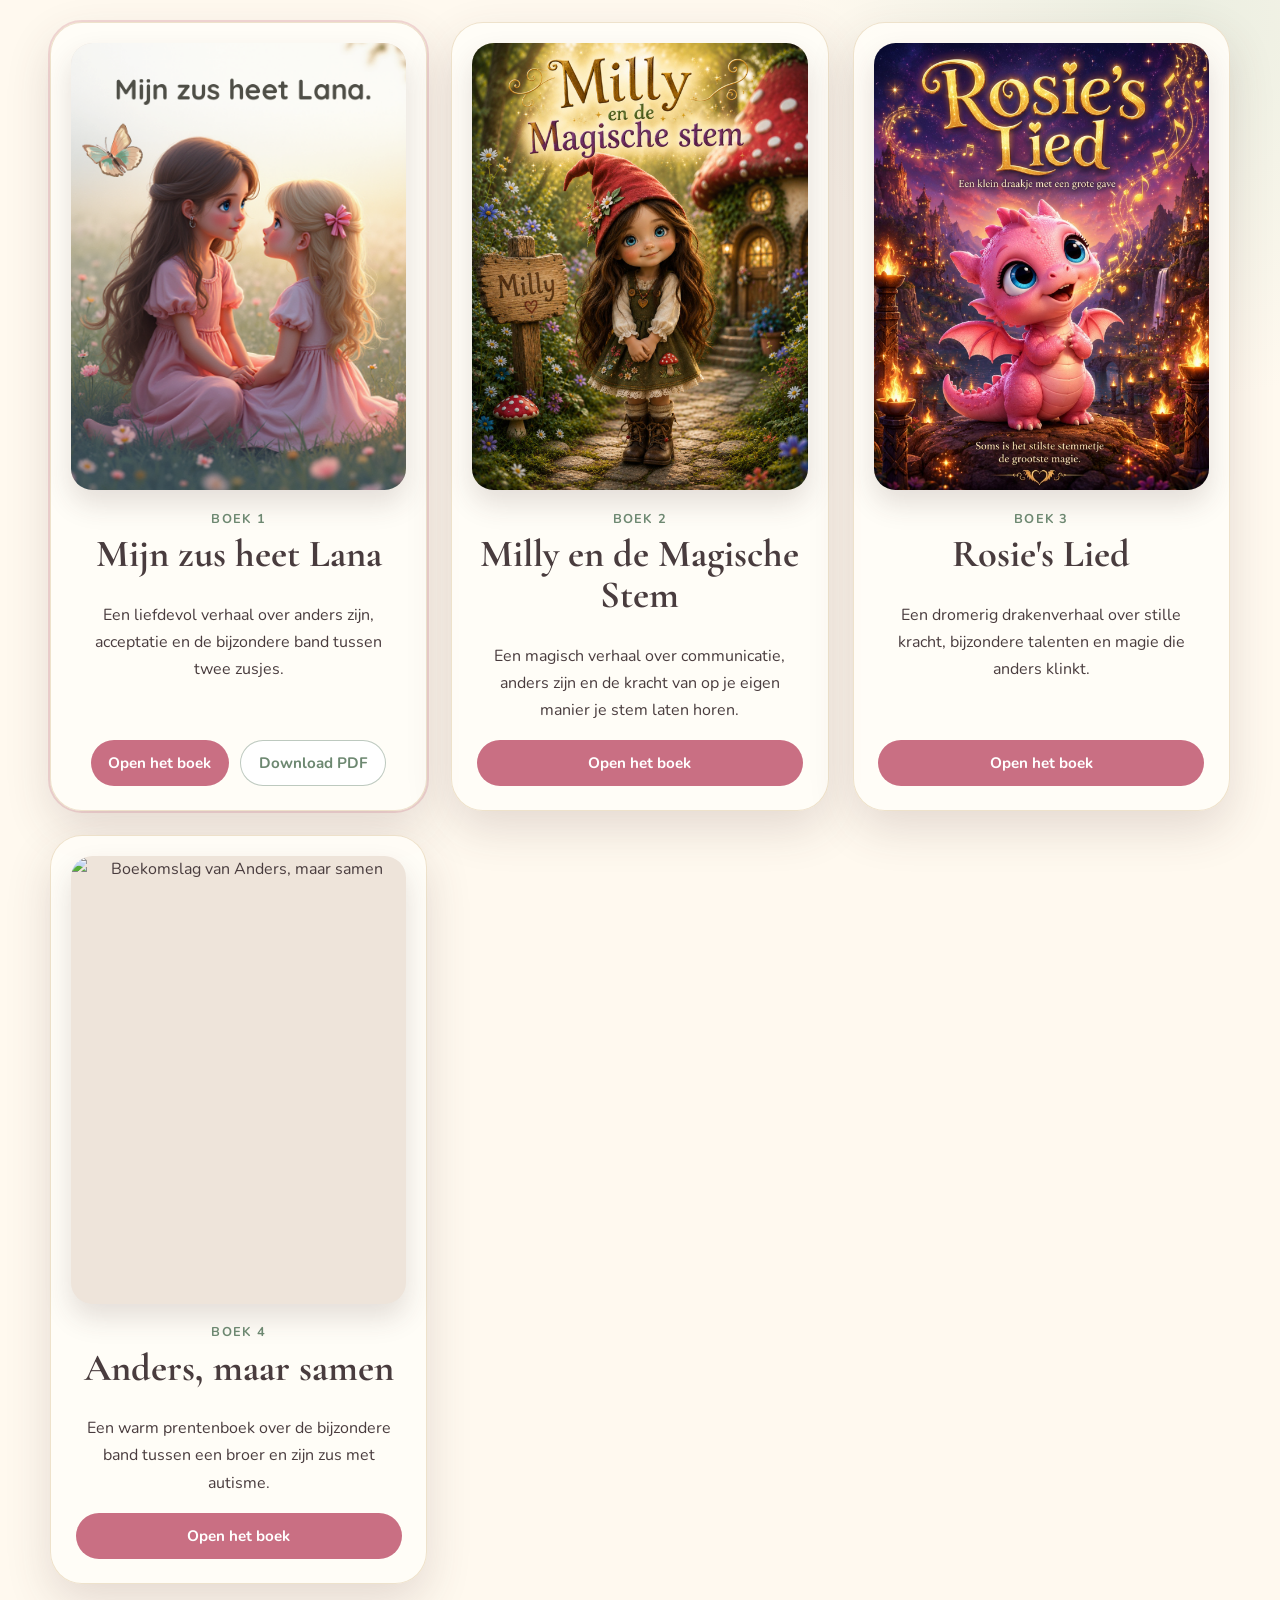
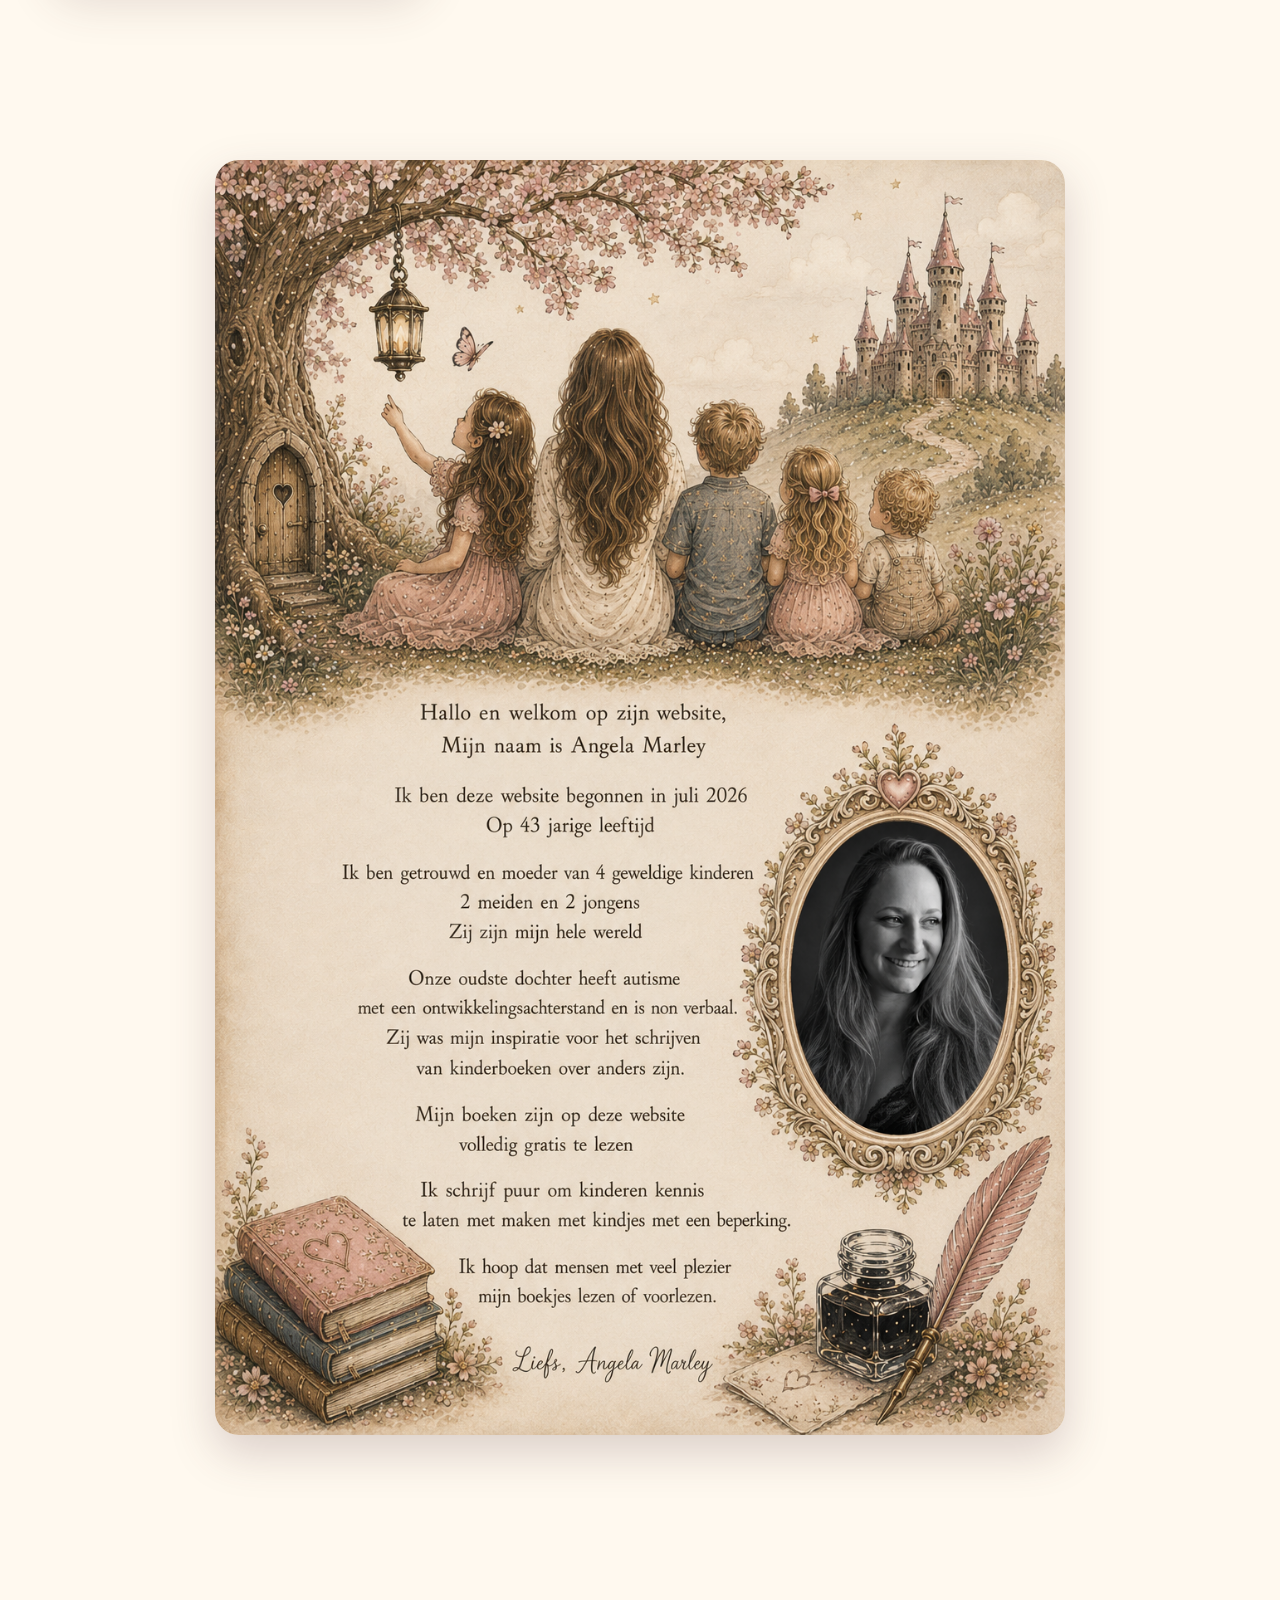
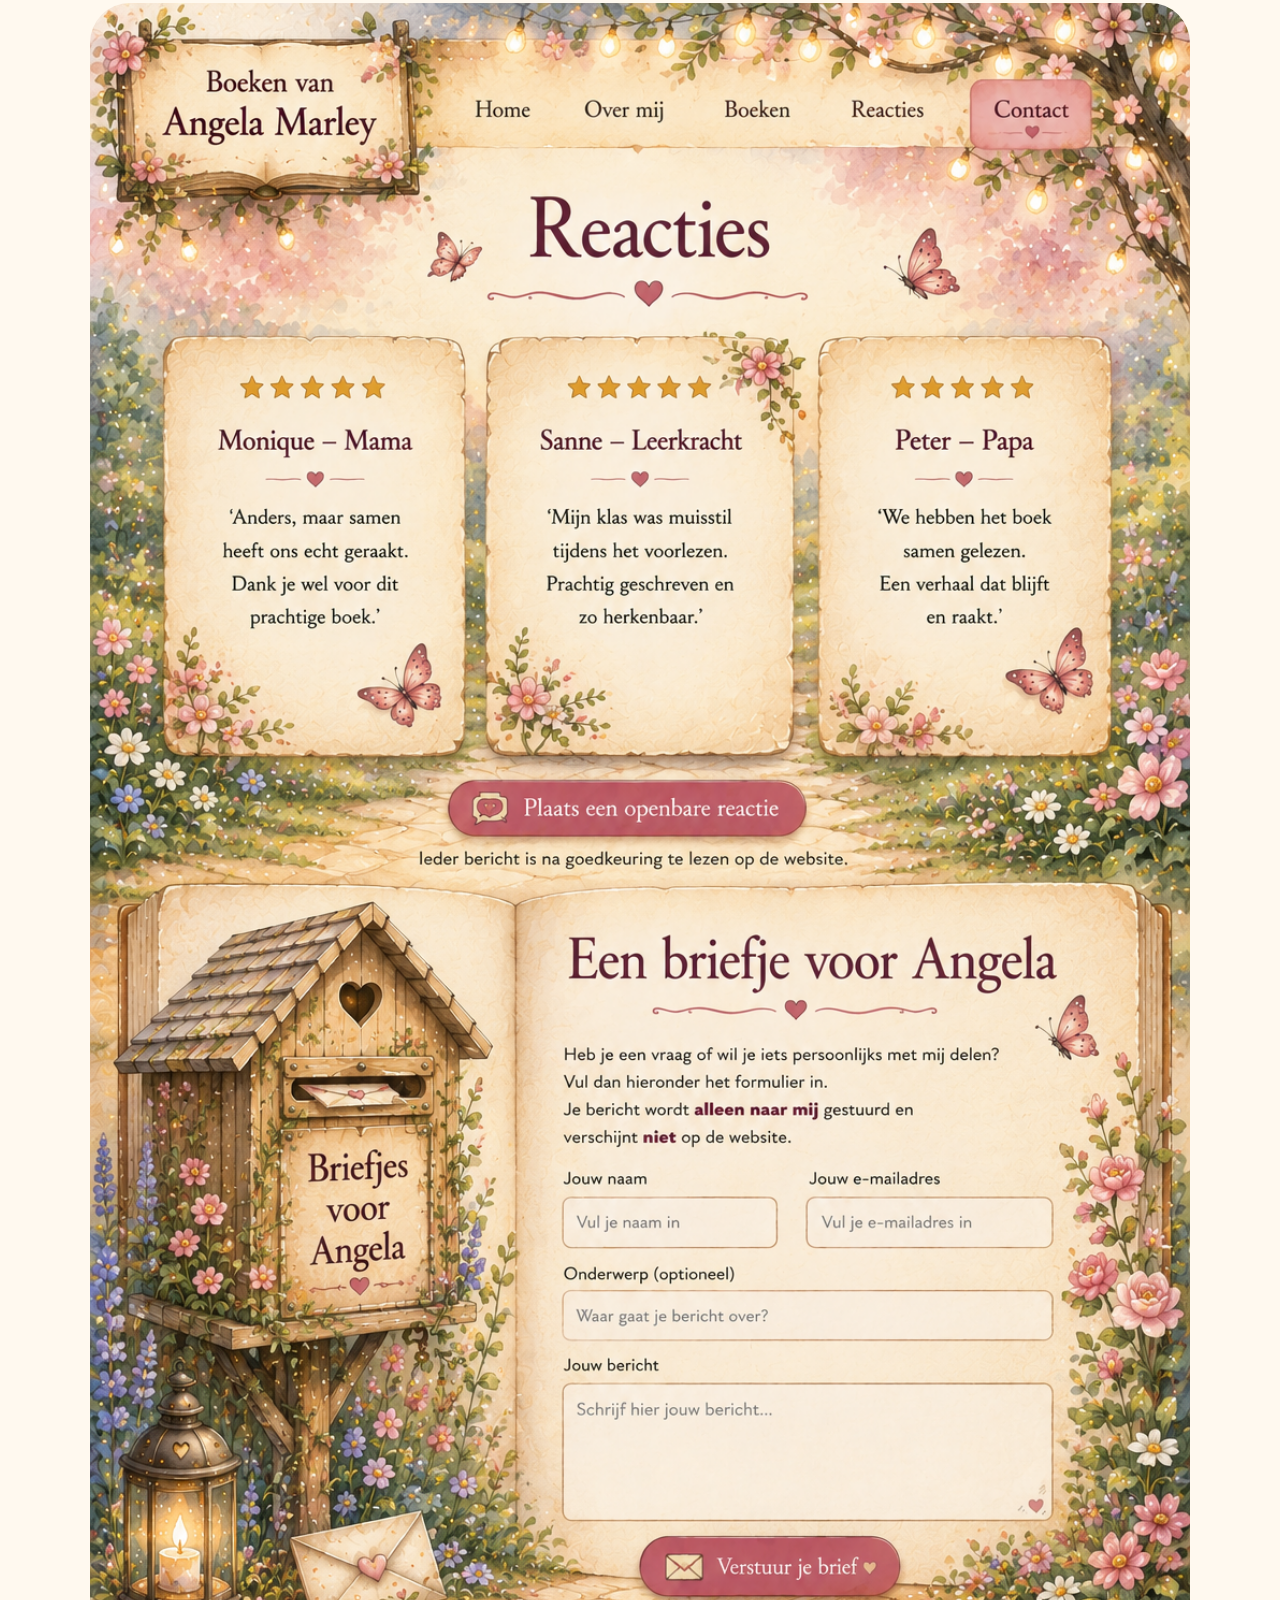
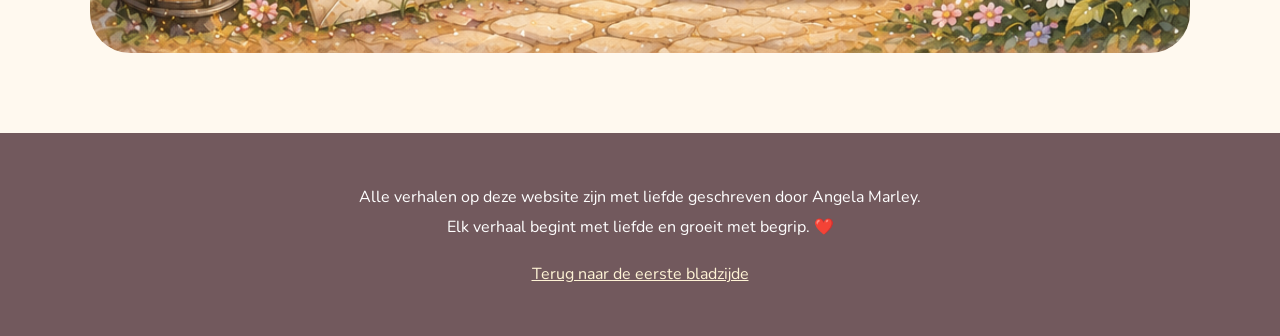
==== commit 59ab448c: "Nieuwe contactpagina" ====
--- a/index.html
+++ b/index.html
@@ -77,7 +77,7 @@
 
 <div class="contact-illustration">
 
-    <img src="assets/a_full_page_illustrated_pastel_watercolor_websit.png"
+   <img src="assets/contactpagina.png"
          alt="Contactpagina">
 
     <!-- Reactieknop -->
